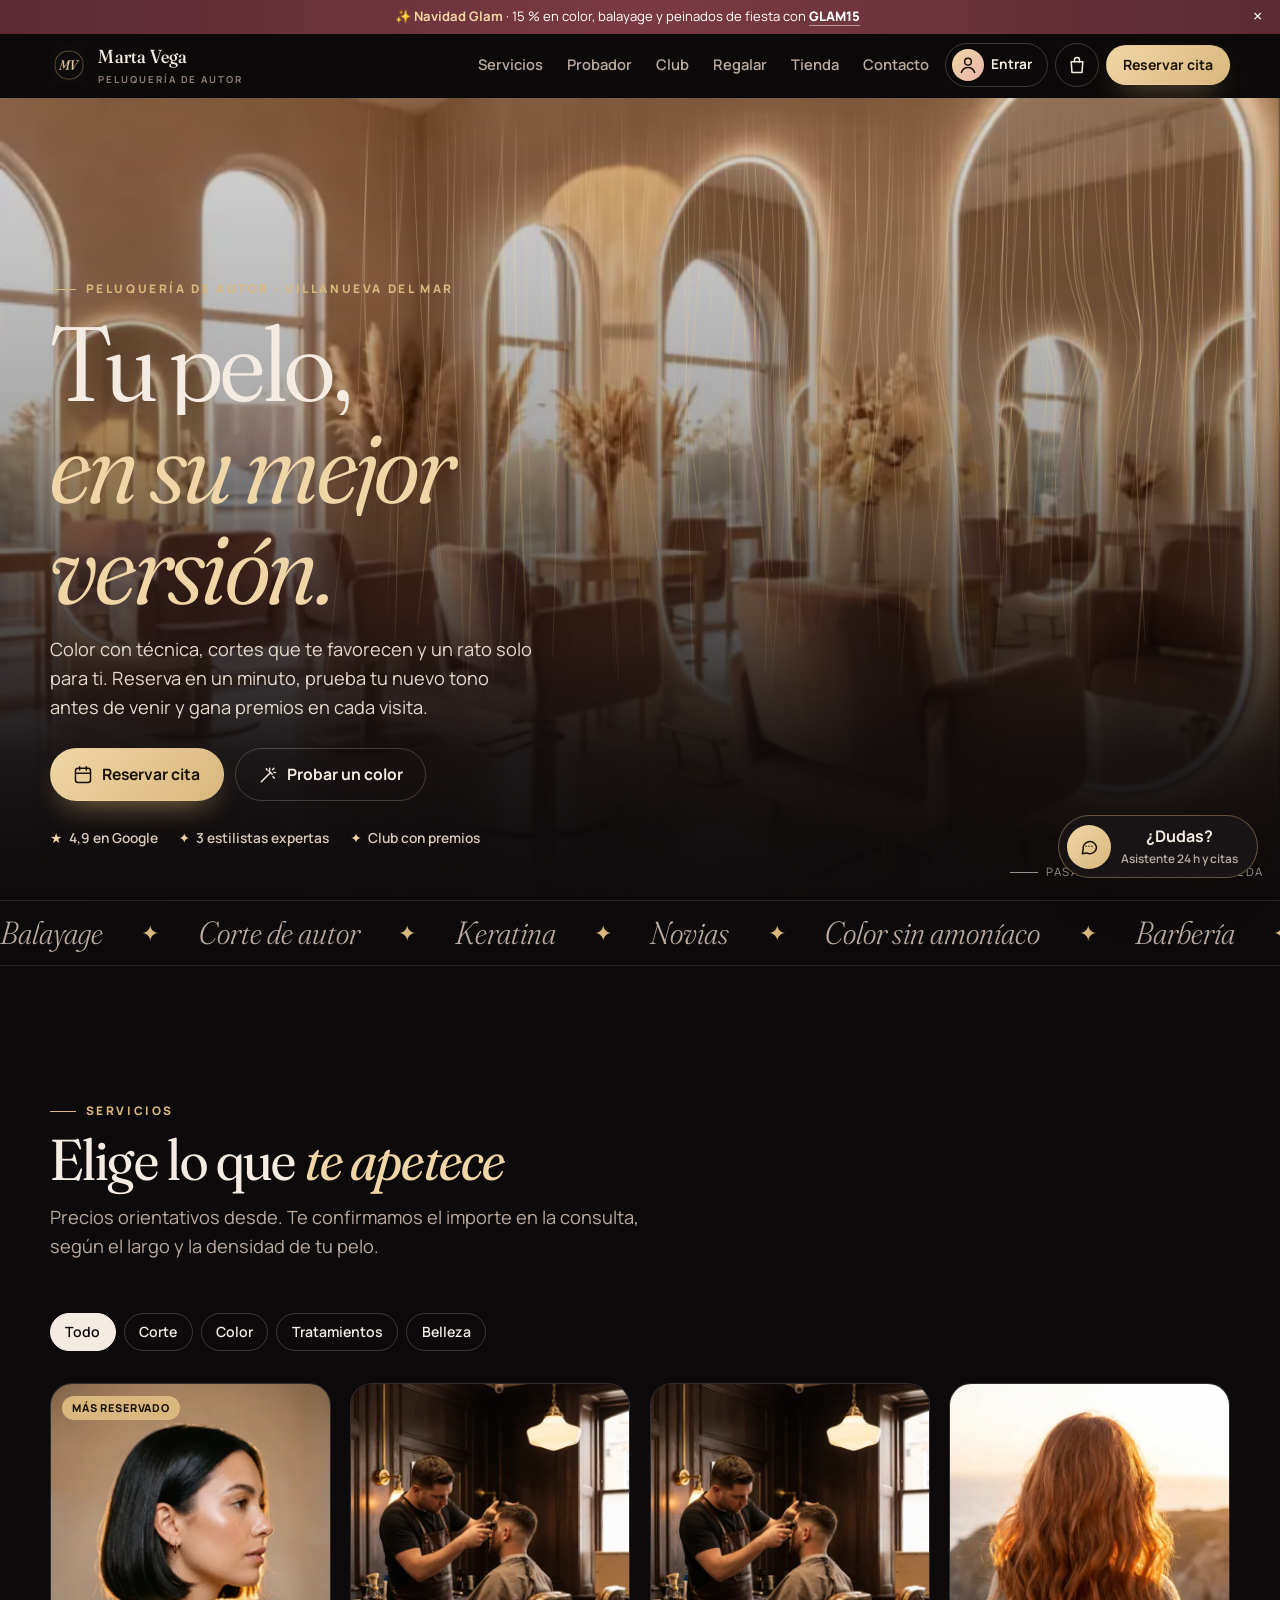
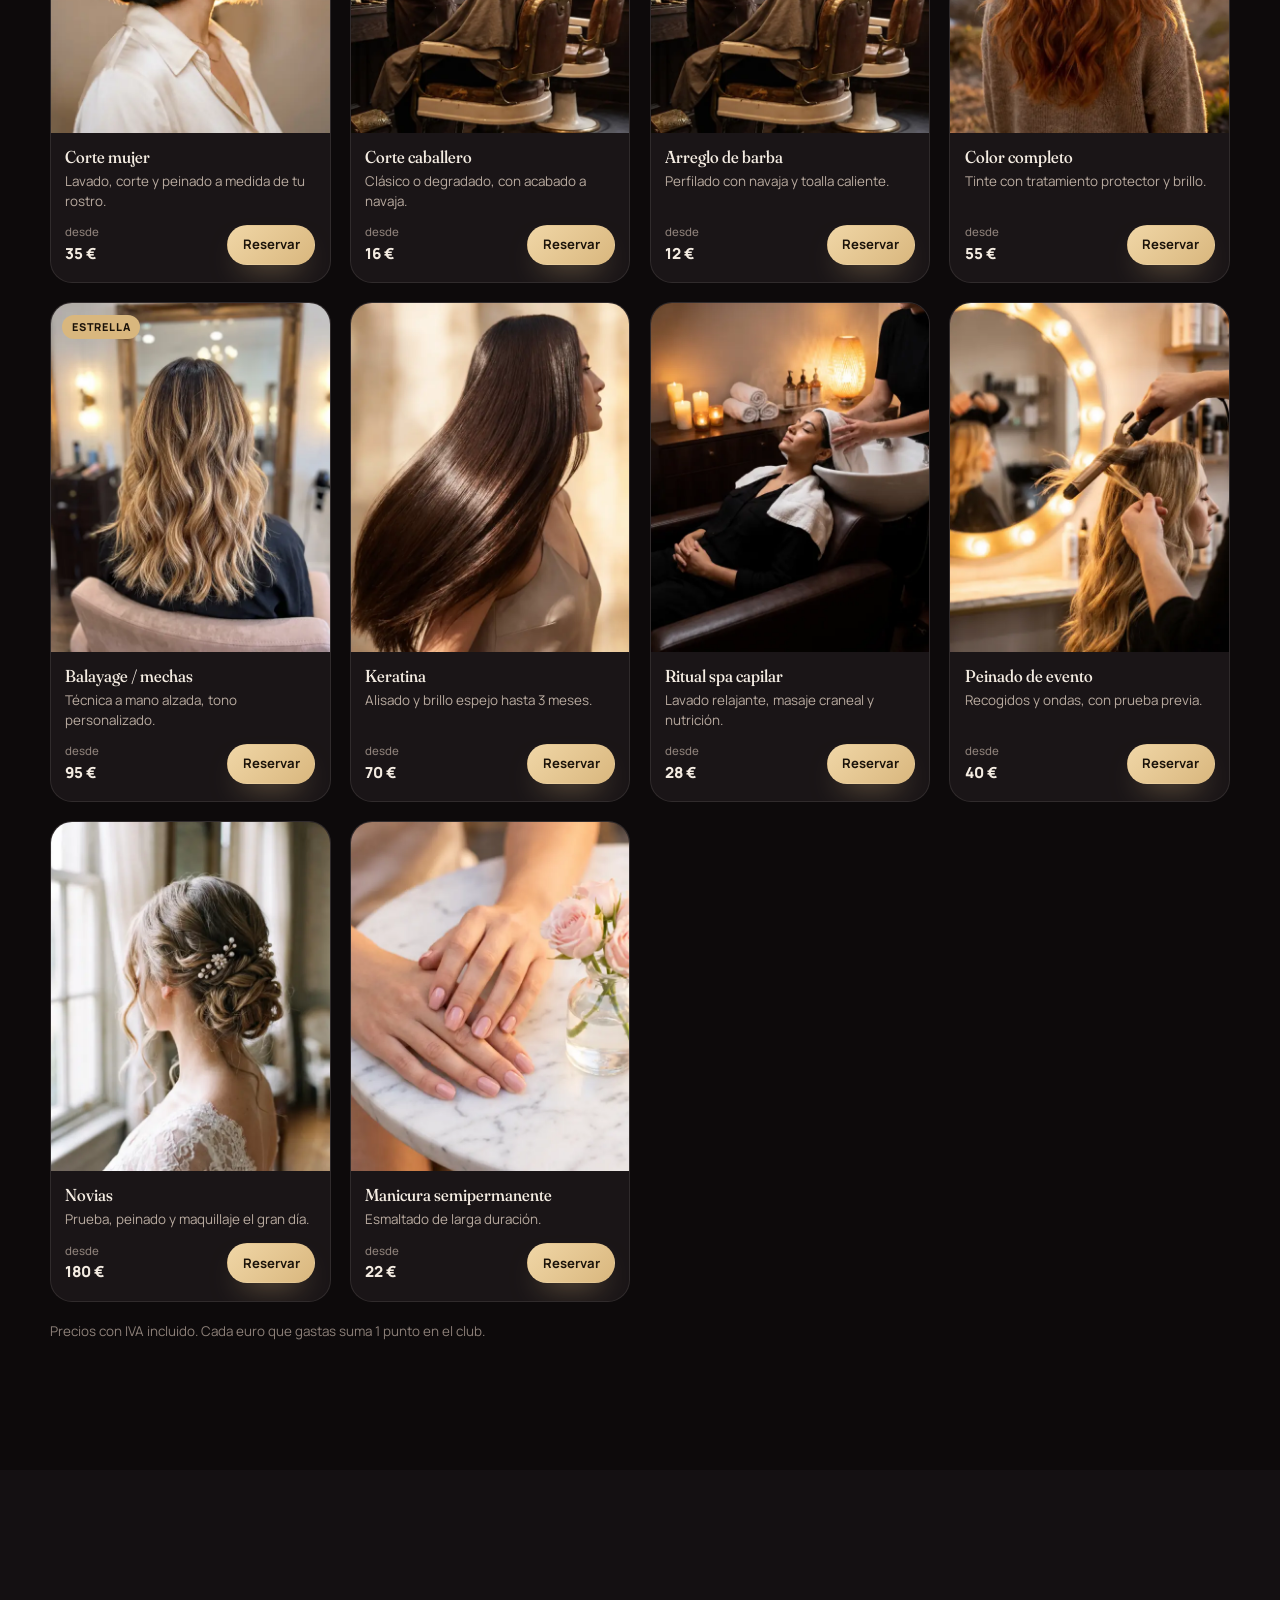
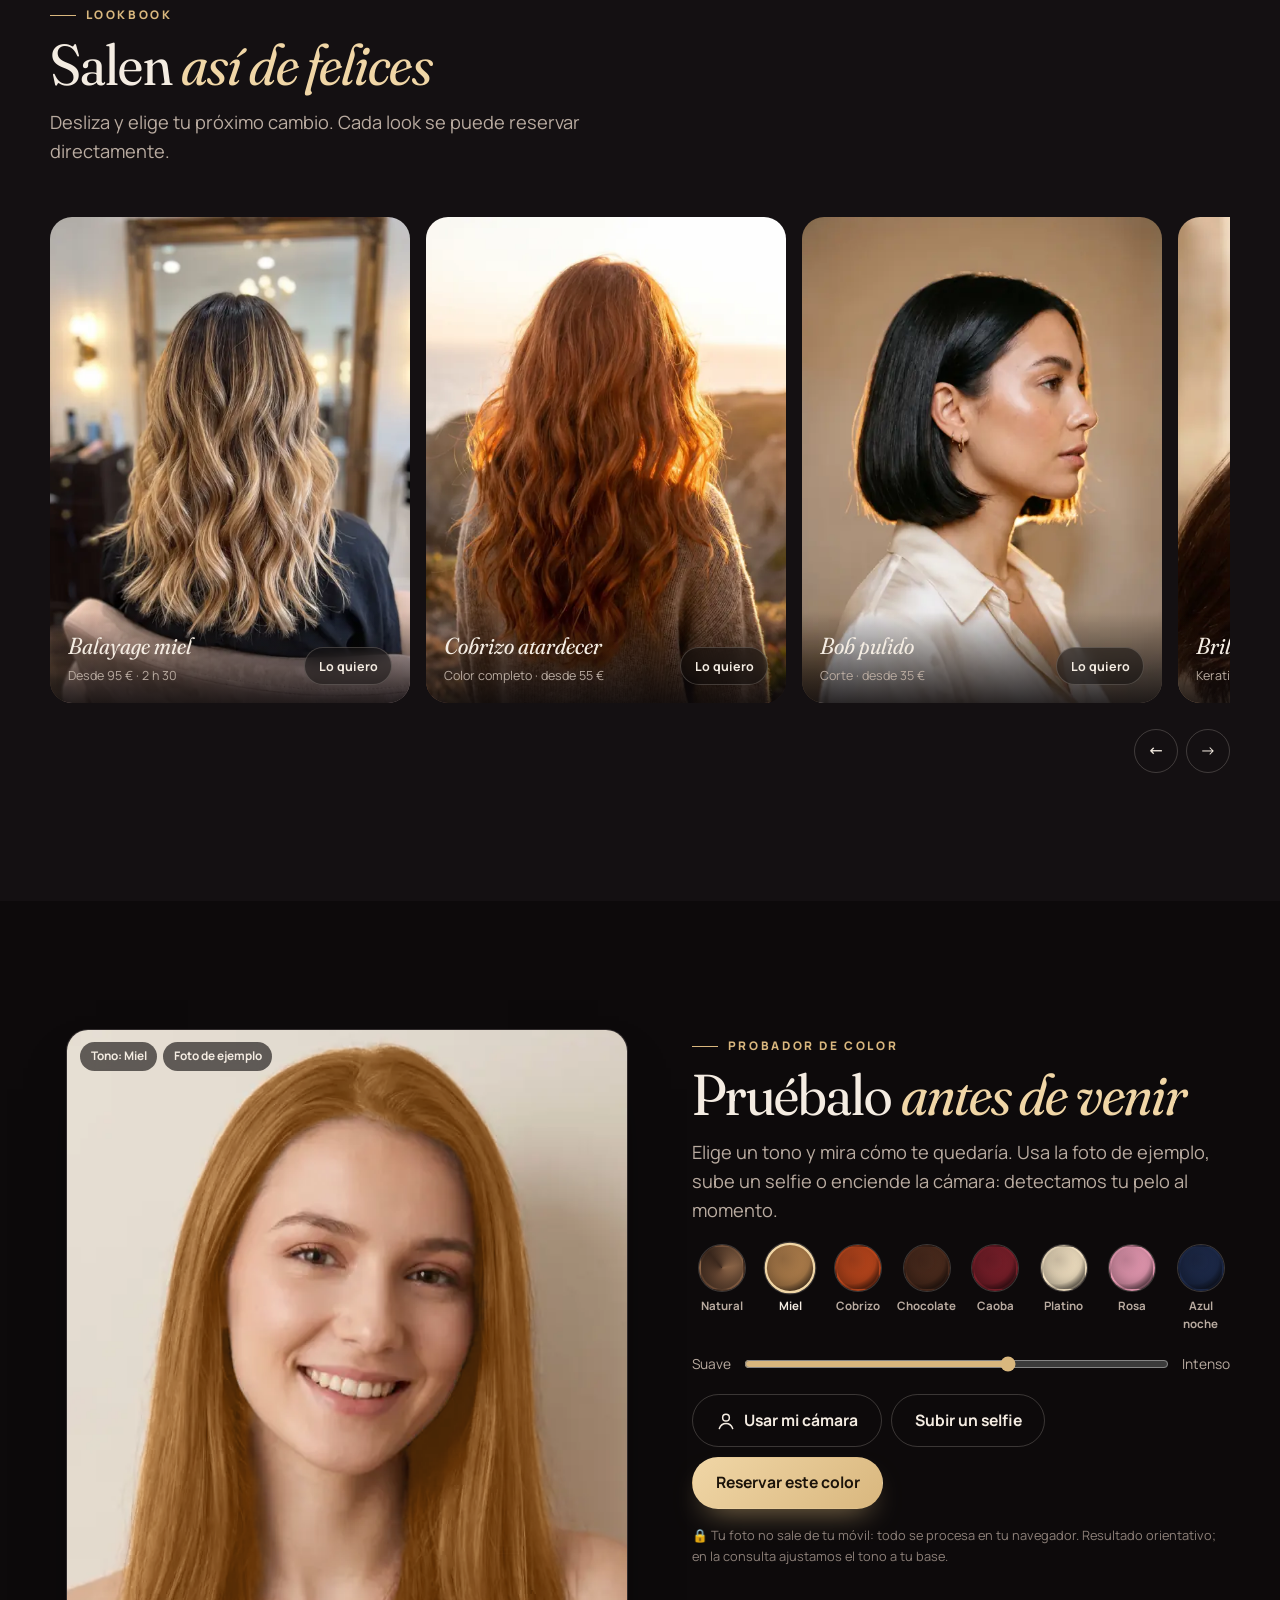
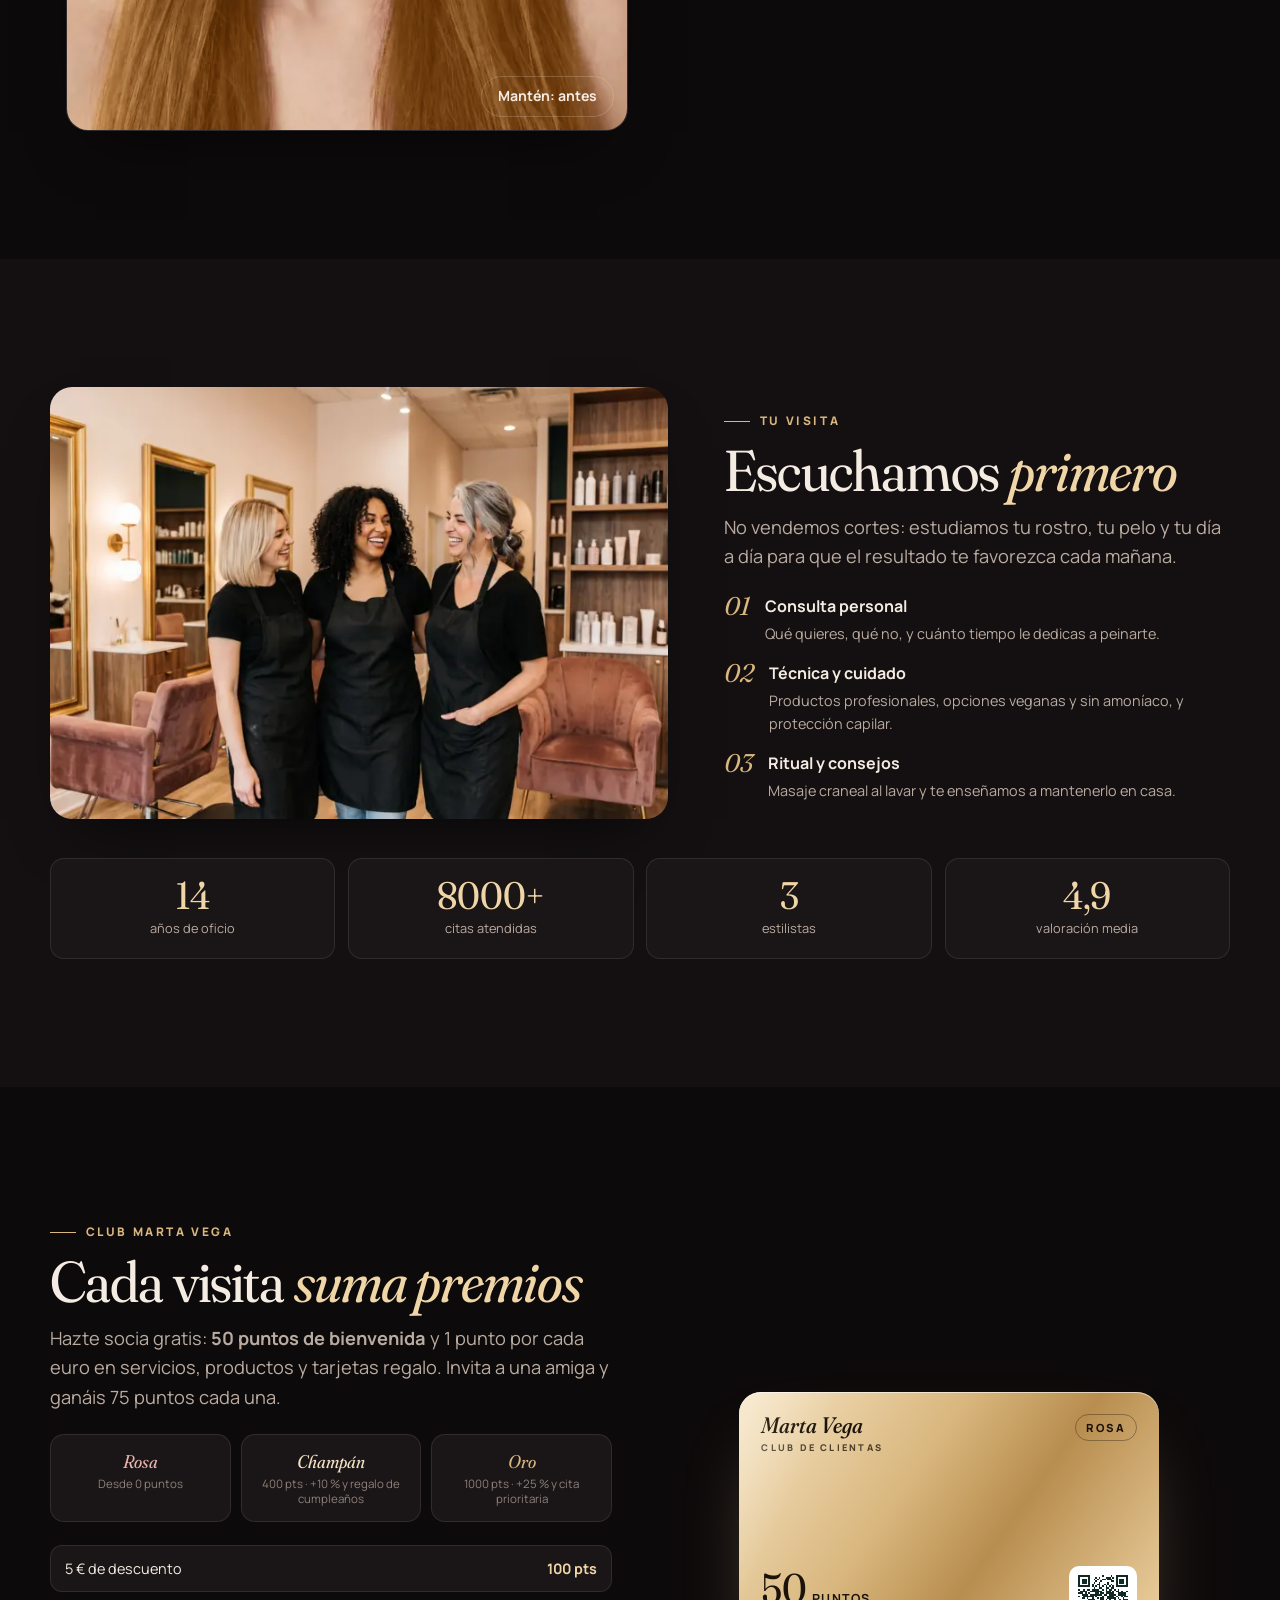
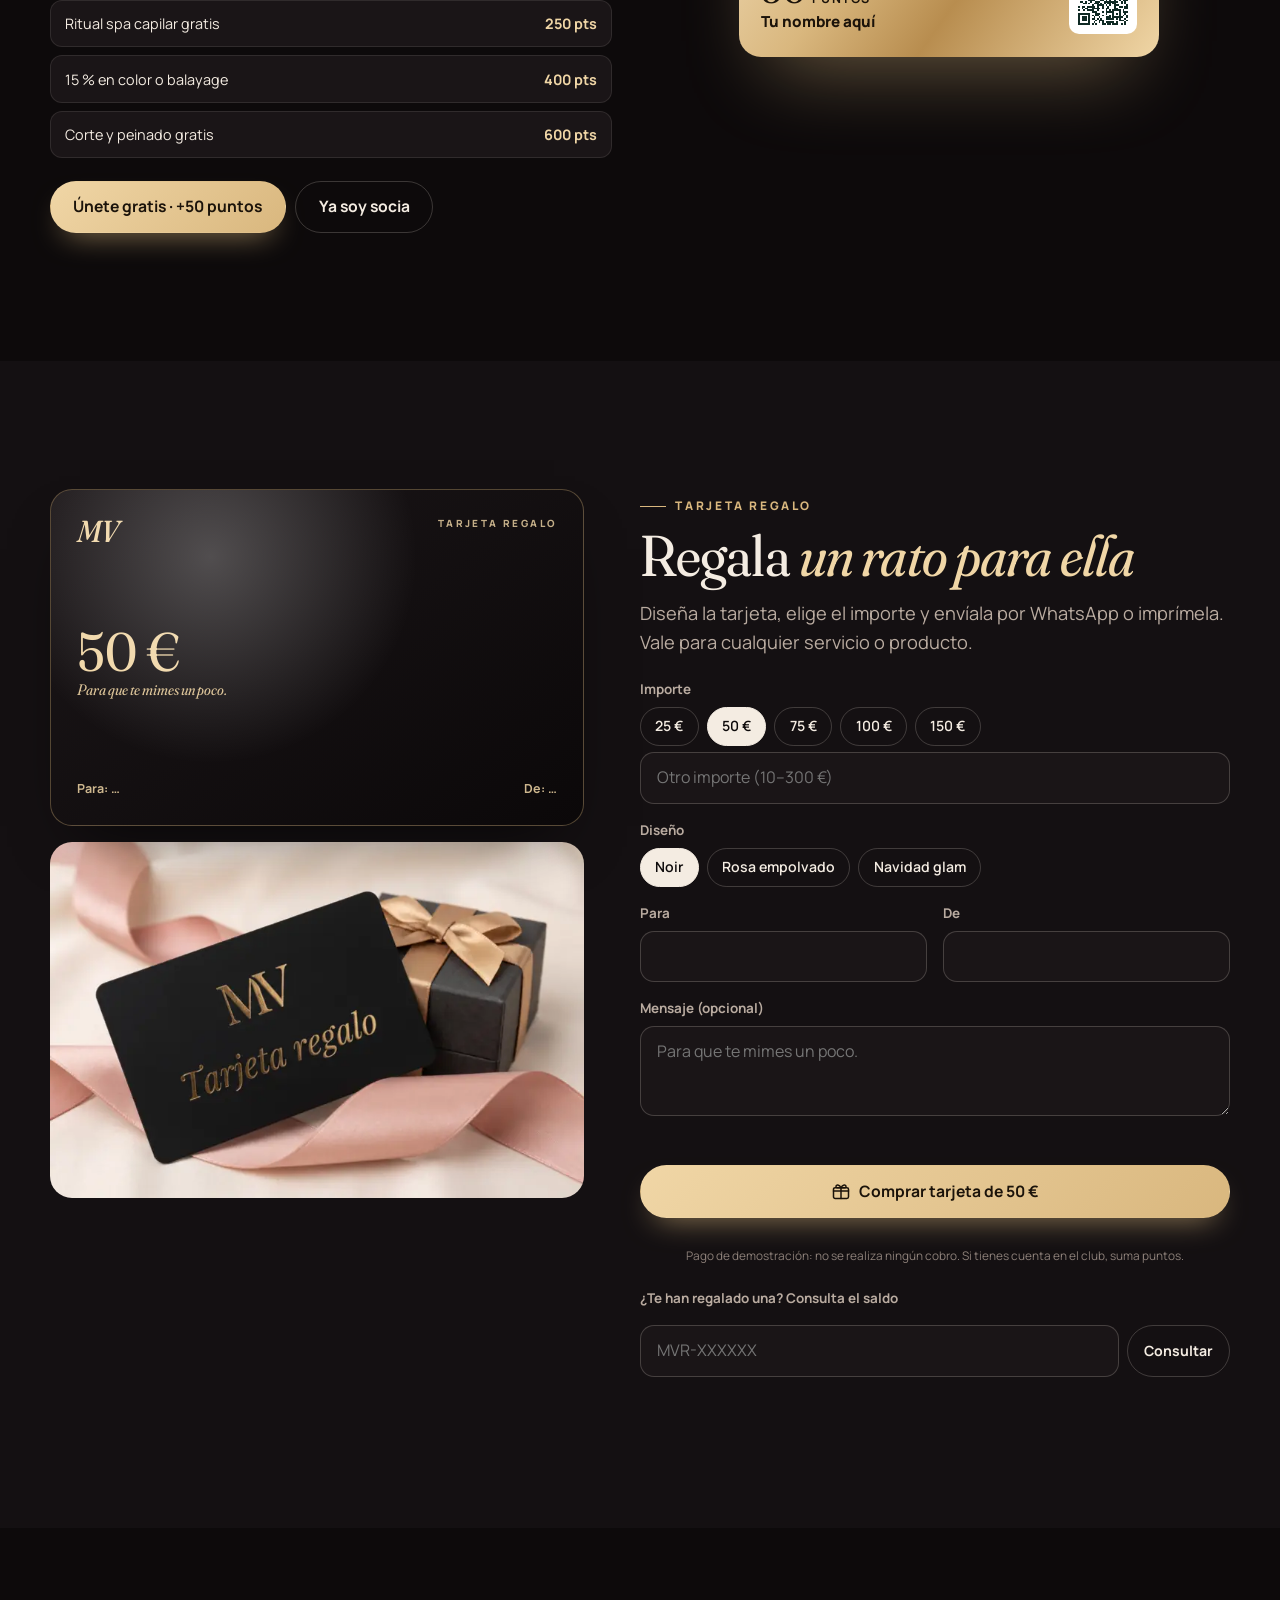
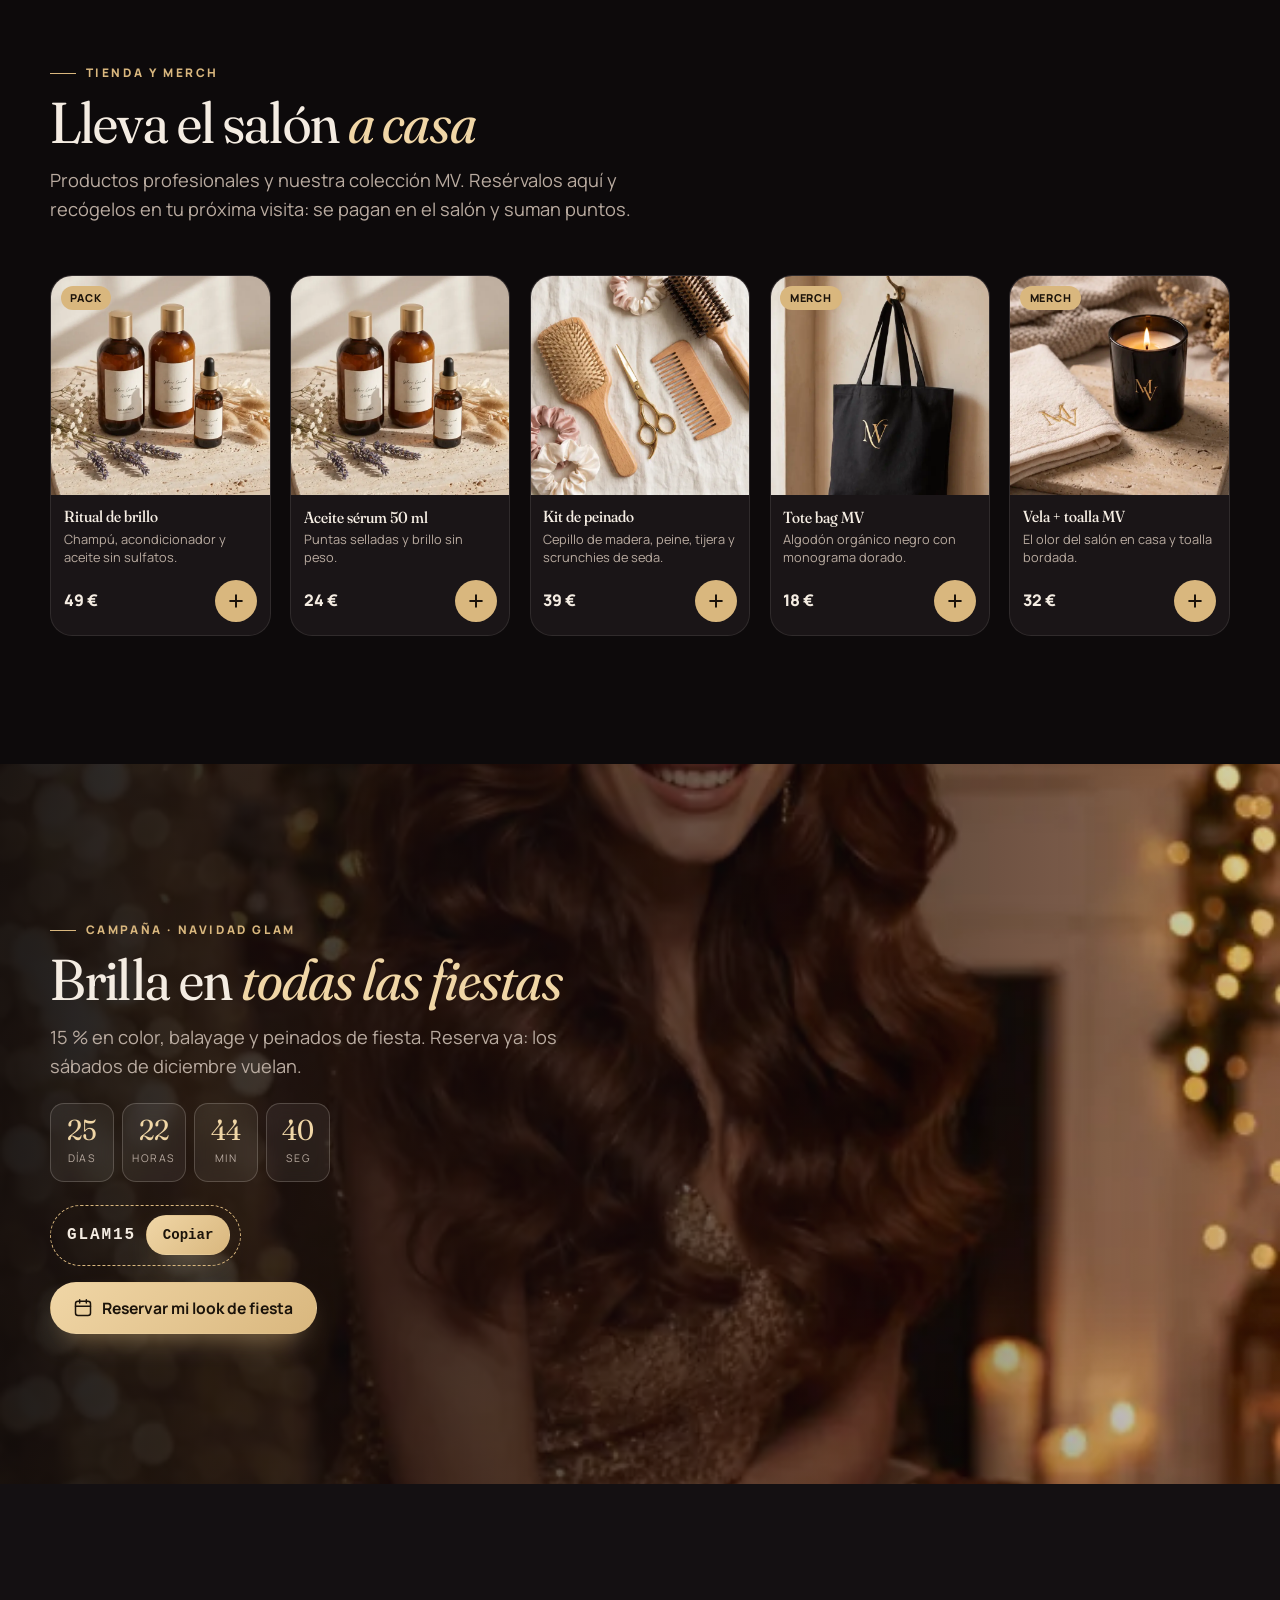
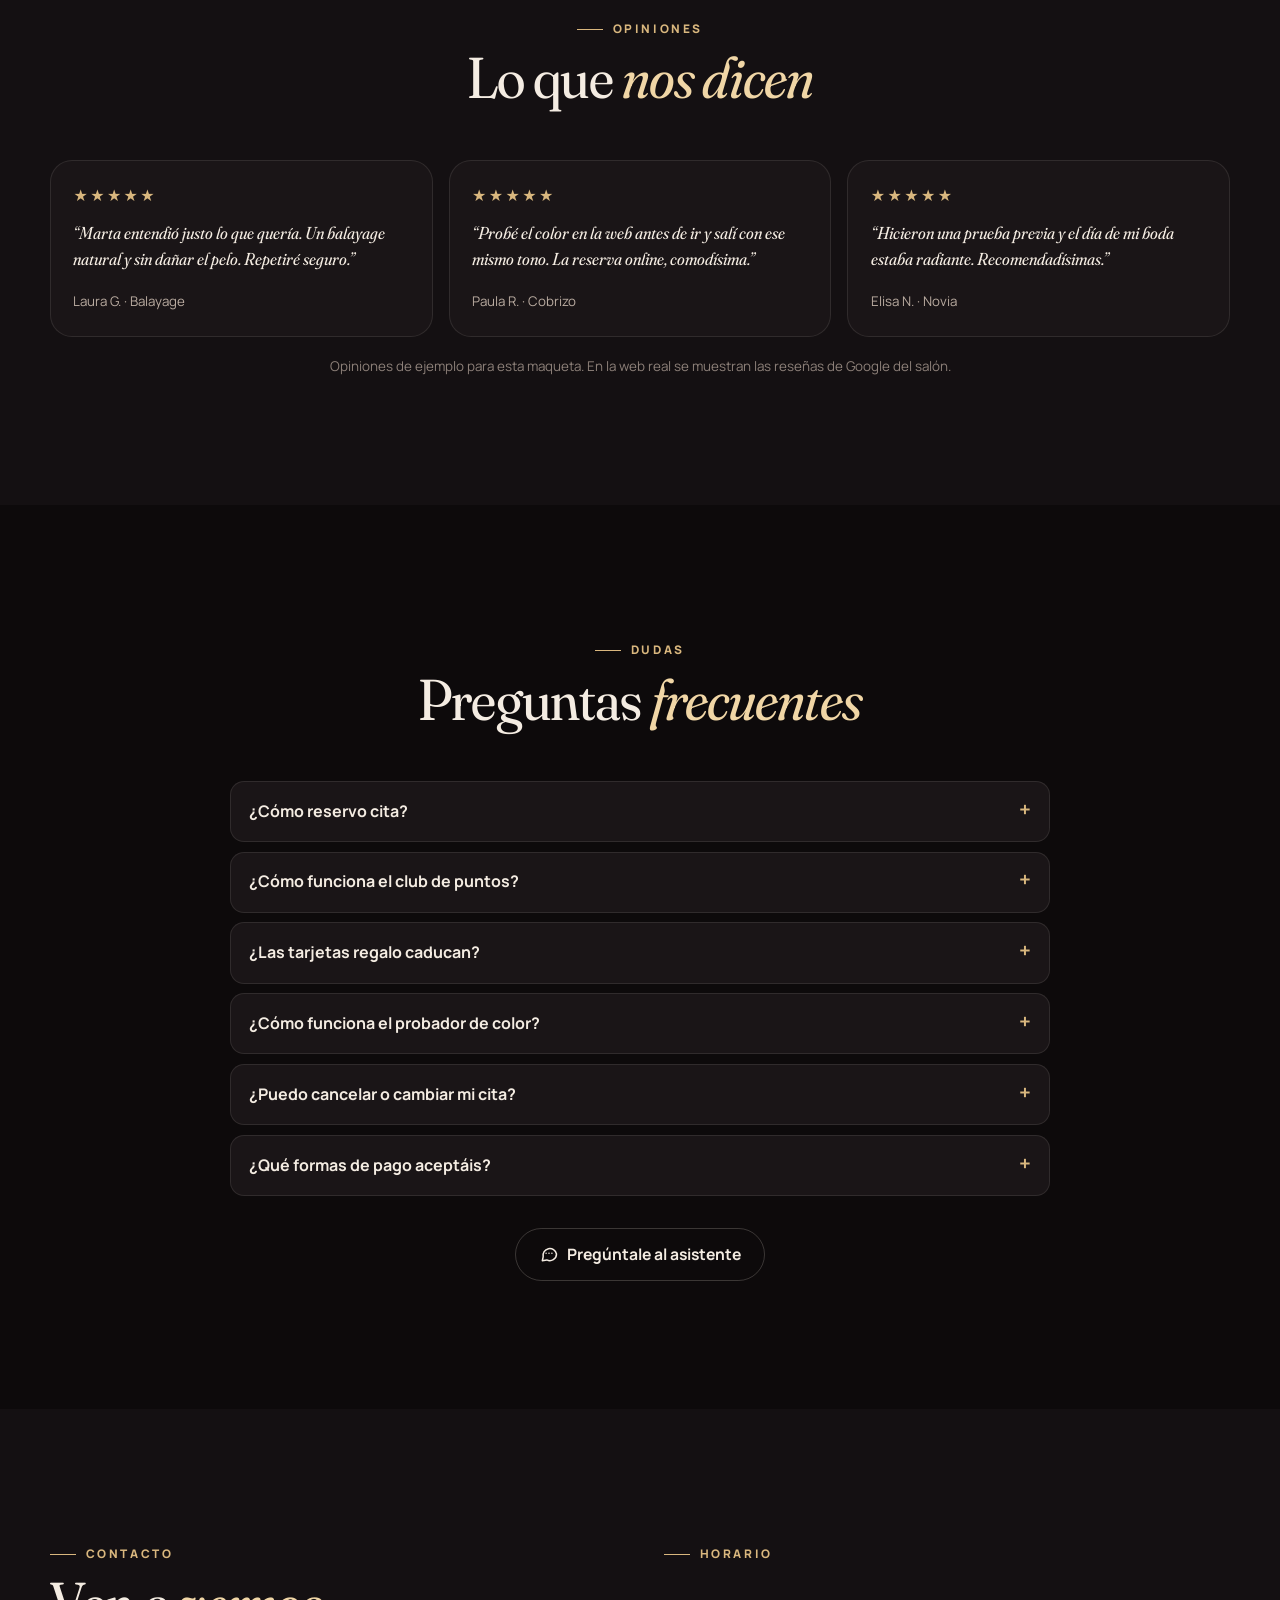
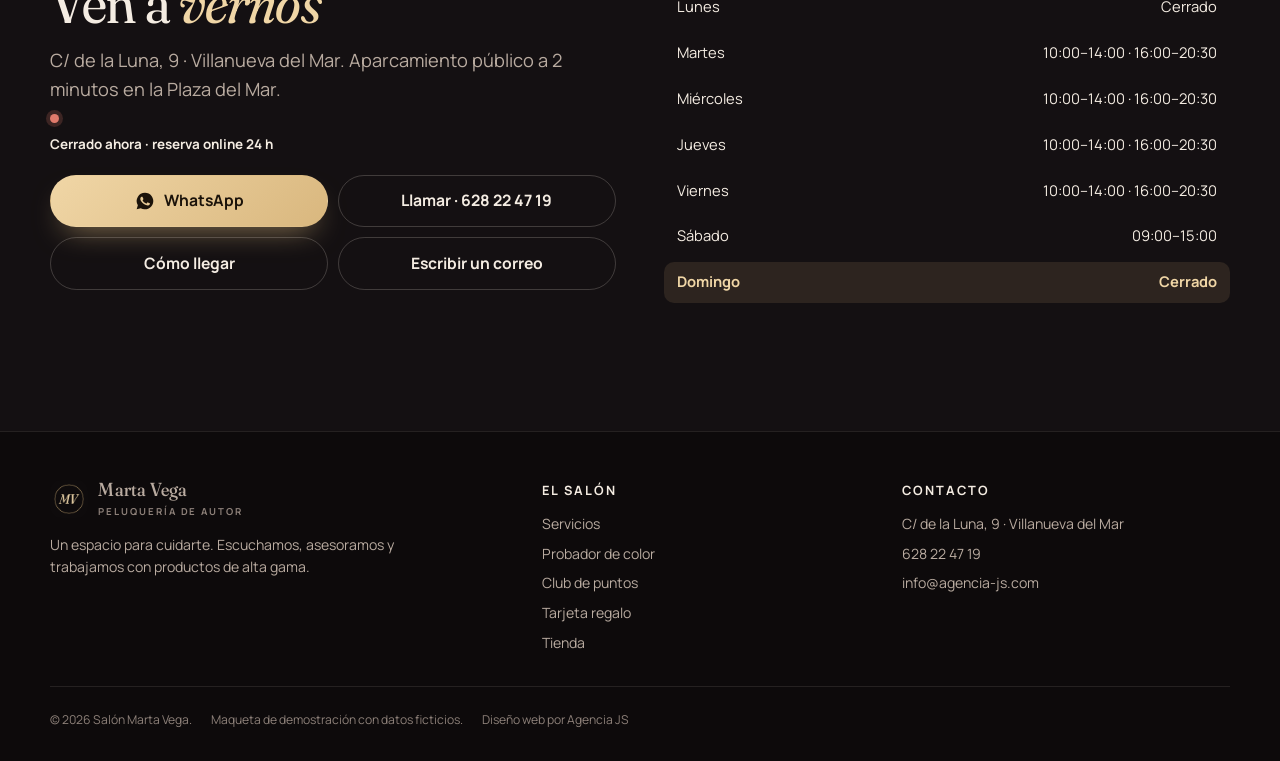
==== public/index.html @ 884f5652 "feat(web): rediseño completo del Salón Marta Vega - Portada con efecto «hilos de seda» que se peinan" ====
<!doctype html>
<html lang="es">
<head>
<meta charset="utf-8">
<meta name="viewport" content="width=device-width,initial-scale=1,viewport-fit=cover">
<title>Salón Marta Vega · Peluquería de autor, color y estética</title>
<meta name="description" content="Peluquería de autor en Villanueva del Mar: corte, color, balayage, keratina y novias. Reserva online 24 h, prueba tu color con el probador, únete al club de puntos y regala belleza.">
<meta name="theme-color" content="#0d0a0b">
<link rel="manifest" href="manifest.webmanifest">
<link rel="icon" href="favicon.svg" type="image/svg+xml">
<link rel="icon" href="favicon-48.png" sizes="48x48" type="image/png">
<link rel="apple-touch-icon" href="apple-touch-icon.png">
<meta name="apple-mobile-web-app-capable" content="yes">
<meta name="apple-mobile-web-app-title" content="Marta Vega">
<meta name="apple-mobile-web-app-status-bar-style" content="black-translucent">
<meta property="og:title" content="Salón Marta Vega · Peluquería de autor">
<meta property="og:description" content="Reserva online, probador de color, club de puntos y tarjetas regalo.">
<meta property="og:image" content="img/salon.webp">
<link rel="preload" href="fonts/fraunces.woff" as="font" type="font/woff" crossorigin>
<link rel="preload" as="image" href="img/salon-m.webp" media="(max-width:760px)">
<link rel="preload" as="image" href="img/salon.webp" media="(min-width:761px)">
<link rel="stylesheet" href="styles.css">
<script type="application/ld+json">{"@context":"https://schema.org","@type":"HairSalon","name":"Salón Marta Vega","image":"img/salon.webp","telephone":"+34628224719","priceRange":"€€","address":{"@type":"PostalAddress","streetAddress":"C/ de la Luna, 9","addressLocality":"Villanueva del Mar","addressCountry":"ES"},"openingHoursSpecification":[{"@type":"OpeningHoursSpecification","dayOfWeek":["Tuesday","Wednesday","Thursday","Friday"],"opens":"10:00","closes":"14:00"},{"@type":"OpeningHoursSpecification","dayOfWeek":["Tuesday","Wednesday","Thursday","Friday"],"opens":"16:00","closes":"20:30"},{"@type":"OpeningHoursSpecification","dayOfWeek":"Saturday","opens":"09:00","closes":"15:00"}]}</script>
</head>
<body>
<a class="skip" href="#main">Saltar al contenido</a>
<svg width="0" height="0" style="position:absolute" aria-hidden="true">
  <symbol id="i-cal" viewBox="0 0 24 24" fill="none" stroke="currentColor" stroke-width="1.8" stroke-linecap="round" stroke-linejoin="round"><rect x="3" y="4" width="18" height="17" rx="3"/><path d="M16 2v4M8 2v4M3 10h18"/></symbol>
  <symbol id="i-user" viewBox="0 0 24 24" fill="none" stroke="currentColor" stroke-width="1.8" stroke-linecap="round"><circle cx="12" cy="8" r="4"/><path d="M4 21c1.5-4 4.5-6 8-6s6.5 2 8 6"/></symbol>
  <symbol id="i-bag" viewBox="0 0 24 24" fill="none" stroke="currentColor" stroke-width="1.8" stroke-linecap="round" stroke-linejoin="round"><path d="M5 8h14l-1 13H6L5 8z"/><path d="M9 8V6a3 3 0 0 1 6 0v2"/></symbol>
  <symbol id="i-gift" viewBox="0 0 24 24" fill="none" stroke="currentColor" stroke-width="1.8" stroke-linecap="round" stroke-linejoin="round"><rect x="3" y="8" width="18" height="13" rx="2"/><path d="M12 8v13M3 12h18M12 8c-2-4-6-4-6-1.5S9 8 12 8zm0 0c2-4 6-4 6-1.5S15 8 12 8z"/></symbol>
  <symbol id="i-star" viewBox="0 0 24 24" fill="currentColor"><path d="M12 2.5l2.9 6 6.6.9-4.8 4.6 1.2 6.5L12 17.4l-5.9 3.1 1.2-6.5L2.5 9.4l6.6-.9z"/></symbol>
  <symbol id="i-chat" viewBox="0 0 24 24" fill="none" stroke="currentColor" stroke-width="1.8" stroke-linecap="round" stroke-linejoin="round"><path d="M21 12a8 8 0 0 1-11.6 7.1L4 20l1-4.6A8 8 0 1 1 21 12z"/><path d="M8.5 11h.01M12 11h.01M15.5 11h.01"/></symbol>
  <symbol id="i-plus" viewBox="0 0 24 24" fill="none" stroke="currentColor" stroke-width="2.4" stroke-linecap="round"><path d="M12 5v14M5 12h14"/></symbol>
  <symbol id="i-wand" viewBox="0 0 24 24" fill="none" stroke="currentColor" stroke-width="1.8" stroke-linecap="round" stroke-linejoin="round"><path d="M4 20 15 9M14 4v2M19 9h2M17.5 5.5 19 4M18 14l1.5 1.5M10 4.5 11 6"/><path d="m13 7 4 4"/></symbol>
  <symbol id="i-home" viewBox="0 0 24 24" fill="none" stroke="currentColor" stroke-width="1.8" stroke-linecap="round" stroke-linejoin="round"><path d="M3 11 12 4l9 7v9a1 1 0 0 1-1 1h-5v-6H9v6H4a1 1 0 0 1-1-1z"/></symbol>
  <symbol id="i-wa" viewBox="0 0 24 24" fill="currentColor"><path d="M12 2a10 10 0 0 0-8.6 15.1L2 22l5-1.3A10 10 0 1 0 12 2zm5.3 14.1c-.2.6-1.3 1.2-1.8 1.2-.5.1-1 .2-3.3-.7-2.8-1.1-4.5-4-4.7-4.2-.1-.2-1.1-1.5-1.1-2.9s.7-2 1-2.3c.2-.3.5-.3.7-.3h.5c.2 0 .4 0 .6.5l.8 2c.1.2.1.4 0 .5l-.3.5-.4.4c-.1.1-.3.3-.1.6.2.3.8 1.3 1.7 2.1 1.1 1 2.1 1.3 2.4 1.5.3.1.5.1.7-.1l.9-1.1c.2-.3.4-.2.7-.1l1.9.9c.3.1.5.2.5.3.1.2.1.7-.1 1.2z"/></symbol>
</svg>

<div class="promo" id="promo" role="region" aria-label="Campaña">✨ <b>Navidad Glam</b> · 15 % en color, balayage y peinados de fiesta con <a href="#navidad">GLAM15</a><button class="x" type="button" aria-label="Cerrar aviso" data-close-promo>×</button></div>

<header class="top" id="top">
  <div class="wrap">
    <a class="logo" href="#inicio" aria-label="Salón Marta Vega, inicio"><img src="icon-192.png" alt="" width="38" height="38"><span><b>Marta Vega</b><small>Peluquería de autor</small></span></a>
    <nav class="nav" aria-label="Principal">
      <a href="#servicios">Servicios</a><a href="#probador">Probador</a><a href="#club">Club</a><a href="#regalo">Regalar</a><a href="#tienda">Tienda</a><a href="#contacto">Contacto</a>
    </nav>
    <div class="acts">
      <button class="ib me" type="button" id="btn-cuenta" aria-label="Mi cuenta"><span class="av"><svg class="ico"><use href="#i-user"/></svg></span><span class="lbl">Entrar</span></button>
      <button class="ib" type="button" data-open="cesta" aria-label="Cesta"><svg class="ico"><use href="#i-bag"/></svg><span class="n" data-cart-n></span></button>
      <button class="btn gold sm res" type="button" data-pedir-cita>Reservar cita</button>
    </div>
  </div>
</header>

<main id="main">
<!-- HERO -->
<section class="hero" id="inicio" aria-labelledby="h1">
  <picture><source media="(max-width:760px)" srcset="img/salon-m.webp"><img class="bgimg" src="img/salon.webp" alt="Interior del Salón Marta Vega con espejos iluminados" fetchpriority="high"></picture>
  <canvas id="hilos" aria-hidden="true"></canvas>
  <div class="wrap">
    <span class="kick">Peluquería de autor · Villanueva del Mar</span>
    <h1 class="h1" id="h1"><span class="ln"><span>Tu pelo,</span></span><span class="ln"><span><em>en su mejor</em></span></span><span class="ln"><span><em>versión.</em></span></span></h1>
    <p class="lead">Color con técnica, cortes que te favorecen y un rato solo para ti. Reserva en un minuto, prueba tu nuevo tono antes de venir y gana premios en cada visita.</p>
    <div class="cta">
      <button class="btn gold" type="button" data-pedir-cita><svg class="ico"><use href="#i-cal"/></svg>Reservar cita</button>
      <a class="btn" href="#probador"><svg class="ico"><use href="#i-wand"/></svg>Probar un color</a>
    </div>
    <div class="trust"><span><i>★</i> 4,9 en Google</span><span><i>✦</i> 3 estilistas expertas</span><span><i>✦</i> Club con premios</span></div>
  </div>
  <p class="comb">Pasa el cursor: peina la seda</p>
</section>

<div class="mq" aria-hidden="true"><div class="mq-t"><span>Balayage</span><span>Corte de autor</span><span>Keratina</span><span>Novias</span><span>Color sin amoníaco</span><span>Barbería</span><span>Manicura</span><span>Balayage</span><span>Corte de autor</span><span>Keratina</span><span>Novias</span><span>Color sin amoníaco</span><span>Barbería</span><span>Manicura</span></div></div>

<!-- SERVICIOS -->
<section class="sec" id="servicios" aria-labelledby="t-serv">
  <div class="wrap">
    <div class="head rv"><span class="kick">Servicios</span><h2 class="h2" id="t-serv">Elige lo que <em>te apetece</em></h2><p class="lead">Precios orientativos desde. Te confirmamos el importe en la consulta, según el largo y la densidad de tu pelo.</p></div>
    <div class="tabs" role="toolbar" aria-label="Filtrar servicios">
      <button class="chip" type="button" data-f="todo" aria-pressed="true">Todo</button><button class="chip" type="button" data-f="corte" aria-pressed="false">Corte</button><button class="chip" type="button" data-f="color" aria-pressed="false">Color</button><button class="chip" type="button" data-f="tratamiento" aria-pressed="false">Tratamientos</button><button class="chip" type="button" data-f="belleza" aria-pressed="false">Belleza</button>
    </div>
    <div class="svc" id="svc"></div>
    <p class="note">Precios con IVA incluido. Cada euro que gastas suma 1 punto en el club.</p>
  </div>
</section>

<!-- LOOKBOOK -->
<section class="sec alt" id="looks" aria-labelledby="t-looks">
  <div class="wrap">
    <div class="head rv"><span class="kick">Lookbook</span><h2 class="h2" id="t-looks">Salen <em>así de felices</em></h2><p class="lead">Desliza y elige tu próximo cambio. Cada look se puede reservar directamente.</p></div>
    <div class="looks" id="looksl">
      <figure class="lk"><img src="img/balayage-m.webp" alt="Balayage miel en ondas suaves" loading="lazy"><figcaption><span><b>Balayage miel</b><small>Desde 95 € · 2 h 30</small></span><button class="btn" type="button" data-pedir-cita>Lo quiero</button></figcaption></figure>
      <figure class="lk"><img src="img/cobrizo-m.webp" alt="Melena larga cobriza con ondas" loading="lazy"><figcaption><span><b>Cobrizo atardecer</b><small>Color completo · desde 55 €</small></span><button class="btn" type="button" data-pedir-cita>Lo quiero</button></figcaption></figure>
      <figure class="lk"><img src="img/bob-m.webp" alt="Bob pulido por la mandíbula" loading="lazy"><figcaption><span><b>Bob pulido</b><small>Corte · desde 35 €</small></span><button class="btn" type="button" data-pedir-cita>Lo quiero</button></figcaption></figure>
      <figure class="lk"><img src="img/keratina-m.webp" alt="Melena lisa y brillante tras la keratina" loading="lazy"><figcaption><span><b>Brillo espejo</b><small>Keratina · desde 70 €</small></span><button class="btn" type="button" data-pedir-cita>Lo quiero</button></figcaption></figure>
      <figure class="lk"><img src="img/novia-m.webp" alt="Recogido de novia con horquilla de perlas" loading="lazy"><figcaption><span><b>Novia romántica</b><small>Con prueba previa</small></span><button class="btn" type="button" data-pedir-cita>Lo quiero</button></figcaption></figure>
      <figure class="lk"><img src="img/peinado-m.webp" alt="Ondas con tenacillas frente al espejo" loading="lazy"><figcaption><span><b>Ondas de fiesta</b><small>Peinado · desde 40 €</small></span><button class="btn" type="button" data-pedir-cita>Lo quiero</button></figcaption></figure>
    </div>
    <div class="lknav"><button class="ib" type="button" data-lk="-1" aria-label="Anterior">←</button><button class="ib" type="button" data-lk="1" aria-label="Siguiente">→</button></div>
  </div>
</section>

<!-- PROBADOR -->
<section class="sec" id="probador" aria-labelledby="t-prob">
  <div class="wrap prob">
    <div class="stage rv" id="stage">
      <canvas id="pcv" aria-label="Vista previa del color" role="img"></canvas>
      <video id="pvid" playsinline muted></video>
      <div class="bad"><span id="ptone">Tono: Natural</span><span id="pmode">Foto de ejemplo</span></div>
      <button class="btn sm hold" type="button" id="phold" aria-label="Mantén pulsado para ver el antes">Mantén: antes</button>
      <div class="ld" id="pld">Preparando el probador…</div>
    </div>
    <div class="rv d1">
      <span class="kick">Probador de color</span>
      <h2 class="h2" id="t-prob">Pruébalo <em>antes de venir</em></h2>
      <p class="lead">Elige un tono y mira cómo te quedaría. Usa la foto de ejemplo, sube un selfie o enciende la cámara: detectamos tu pelo al momento.</p>
      <div class="tones" id="tones" role="group" aria-label="Tonos"></div>
      <label class="rng">Suave <input type="range" id="pint" min="20" max="100" value="70" aria-label="Intensidad del color"> Intenso</label>
      <div class="prow">
        <button class="btn" type="button" id="pcam"><svg class="ico"><use href="#i-user"/></svg>Usar mi cámara</button>
        <label class="btn" for="pfile">Subir un selfie</label><input class="sr" type="file" id="pfile" accept="image/*">
        <button class="btn gold" type="button" data-pedir-cita id="pres">Reservar este color</button>
      </div>
      <p class="priv">🔒 Tu foto no sale de tu móvil: todo se procesa en tu navegador. Resultado orientativo; en la consulta ajustamos el tono a tu base.</p>
    </div>
  </div>
</section>

<!-- EQUIPO -->
<section class="sec alt" id="equipo" aria-labelledby="t-eq">
  <div class="wrap">
    <div class="team">
      <div class="ph rv"><img src="img/equipo-m.webp" srcset="img/equipo-m.webp 720w, img/equipo.webp 2000w" sizes="(min-width:960px) 600px, 100vw" alt="Las tres estilistas del salón sonriendo" loading="lazy"></div>
      <div class="rv d1">
        <span class="kick">Tu visita</span>
        <h2 class="h2" id="t-eq">Escuchamos <em>primero</em></h2>
        <p class="lead">No vendemos cortes: estudiamos tu rostro, tu pelo y tu día a día para que el resultado te favorezca cada mañana.</p>
        <div class="steps">
          <div class="st"><b>01</b><div><h3>Consulta personal</h3><p>Qué quieres, qué no, y cuánto tiempo le dedicas a peinarte.</p></div></div>
          <div class="st"><b>02</b><div><h3>Técnica y cuidado</h3><p>Productos profesionales, opciones veganas y sin amoníaco, y protección capilar.</p></div></div>
          <div class="st"><b>03</b><div><h3>Ritual y consejos</h3><p>Masaje craneal al lavar y te enseñamos a mantenerlo en casa.</p></div></div>
        </div>
      </div>
    </div>
    <div class="stats rv"><div class="stat"><b data-count="14">0</b><span>años de oficio</span></div><div class="stat"><b data-count="8000" data-plus>0</b><span>citas atendidas</span></div><div class="stat"><b data-count="3">0</b><span>estilistas</span></div><div class="stat"><b>4,9</b><span>valoración media</span></div></div>
  </div>
</section>

<!-- CLUB -->
<section class="sec" id="club" aria-labelledby="t-club">
  <div class="wrap club">
    <div class="rv">
      <span class="kick">Club Marta Vega</span>
      <h2 class="h2" id="t-club">Cada visita <em>suma premios</em></h2>
      <p class="lead">Hazte socia gratis: <b>50 puntos de bienvenida</b> y 1 punto por cada euro en servicios, productos y tarjetas regalo. Invita a una amiga y ganáis 75 puntos cada una.</p>
      <div class="tiers"><div class="tier"><b>Rosa</b><small>Desde 0 puntos</small></div><div class="tier"><b>Champán</b><small>400 pts · +10 % y regalo de cumpleaños</small></div><div class="tier"><b>Oro</b><small>1000 pts · +25 % y cita prioritaria</small></div></div>
      <ul class="rw" id="rw"></ul>
      <div class="prow" id="club-cta"><button class="btn gold" type="button" data-auth="registro">Únete gratis · +50 puntos</button><button class="btn" type="button" data-auth="entrar">Ya soy socia</button></div>
    </div>
    <div class="mcard-w rv d1">
      <div class="mcard" id="mcard">
        <div class="row"><div class="br">Marta Vega<small>Club de clientas</small></div><span class="lvl" id="mc-lvl">Rosa</span></div>
        <div class="row" style="align-items:flex-end"><div><div class="pts"><span id="mc-pts">50</span><small>PUNTOS</small></div><div class="nm" id="mc-nm">Tu nombre aquí</div></div><div class="qr" id="mc-qr" aria-label="Código de socia"></div></div>
      </div>
    </div>
  </div>
</section>

<!-- REGALO -->
<section class="sec alt" id="regalo" aria-labelledby="t-reg">
  <div class="wrap gift">
    <div class="gprev rv">
      <div class="gc noir" id="gc">
        <div class="t"><span class="mono">MV</span><span class="lab">Tarjeta regalo</span></div>
        <div><div class="am" id="gc-am">50 €</div><p class="msg" id="gc-msg">Para que te mimes un poco.</p></div>
        <div class="wh"><span>Para: <b id="gc-para">…</b></span><span>De: <b id="gc-de">…</b></span></div>
      </div>
      <img src="img/regalo-m.webp" alt="Tarjeta regalo física del salón con lazo" loading="lazy" style="border-radius:var(--r);aspect-ratio:3/2;object-fit:cover;width:100%">
    </div>
    <div class="rv d1">
      <span class="kick">Tarjeta regalo</span>
      <h2 class="h2" id="t-reg">Regala <em>un rato para ella</em></h2>
      <p class="lead">Diseña la tarjeta, elige el importe y envíala por WhatsApp o imprímela. Vale para cualquier servicio o producto.</p>
      <form class="form" id="fgift" novalidate style="margin-top:1.4rem">
        <div class="fld"><span class="lbl2">Importe</span><div class="chips" id="g-imp" role="group" aria-label="Importe"></div><input class="inp" id="g-otro" type="number" inputmode="numeric" min="10" max="300" placeholder="Otro importe (10–300 €)" aria-label="Otro importe"></div>
        <div class="fld"><span class="lbl2">Diseño</span><div class="chips" id="g-dis" role="group" aria-label="Diseño"></div></div>
        <div class="row2"><div class="fld"><label for="g-para">Para</label><input class="inp" id="g-para" maxlength="40" autocomplete="off" required></div><div class="fld"><label for="g-de">De</label><input class="inp" id="g-de" maxlength="40" autocomplete="name" required></div></div>
        <div class="fld"><label for="g-msg">Mensaje (opcional)</label><textarea class="inp" id="g-msg" maxlength="160" placeholder="Para que te mimes un poco."></textarea></div>
        <p class="err" id="g-err" role="alert"></p>
        <button class="btn gold full" type="submit"><svg class="ico"><use href="#i-gift"/></svg><span id="g-btn">Comprar tarjeta de 50 €</span></button>
        <p class="demo">Pago de demostración: no se realiza ningún cobro. Si tienes cuenta en el club, suma puntos.</p>
      </form>
      <div id="g-ok" hidden></div>
      <div class="fld" style="margin-top:1.4rem"><span class="lbl2">¿Te han regalado una? Consulta el saldo</span><form class="saldo" id="fsaldo"><input class="inp" id="s-cod" placeholder="MVR-XXXXXX" maxlength="10" autocapitalize="characters" aria-label="Código de la tarjeta"><button class="btn sm" type="submit">Consultar</button></form><p class="err" id="s-out" role="status"></p></div>
    </div>
  </div>
</section>

<!-- TIENDA -->
<section class="sec" id="tienda" aria-labelledby="t-shop">
  <div class="wrap">
    <div class="head rv"><span class="kick">Tienda y merch</span><h2 class="h2" id="t-shop">Lleva el salón <em>a casa</em></h2><p class="lead">Productos profesionales y nuestra colección MV. Resérvalos aquí y recógelos en tu próxima visita: se pagan en el salón y suman puntos.</p></div>
    <div class="shop" id="shop"></div>
  </div>
</section>

<!-- CAMPAÑA -->
<section class="camp" id="navidad" aria-labelledby="t-nav">
  <picture><source media="(max-width:760px)" srcset="img/navidad-m.webp"><img class="bgimg" src="img/navidad.webp" alt="Melena con ondas de fiesta y luces doradas" loading="lazy"></picture>
  <div class="wrap"><div class="box rv">
    <span class="kick">Campaña · Navidad Glam</span>
    <h2 class="h2" id="t-nav">Brilla en <em>todas las fiestas</em></h2>
    <p class="lead">15 % en color, balayage y peinados de fiesta. Reserva ya: los sábados de diciembre vuelan.</p>
    <div class="cd4" id="cd4" aria-live="off"><div><b data-cd="d">0</b><span>días</span></div><div><b data-cd="h">0</b><span>horas</span></div><div><b data-cd="m">0</b><span>min</span></div><div><b data-cd="s">0</b><span>seg</span></div></div>
    <div class="code">GLAM15 <button class="btn sm gold" type="button" data-copy="GLAM15">Copiar</button></div><br>
    <button class="btn gold" type="button" data-pedir-cita><svg class="ico"><use href="#i-cal"/></svg>Reservar mi look de fiesta</button>
  </div></div>
</section>

<!-- OPINIONES -->
<section class="sec alt" id="opiniones" aria-labelledby="t-op">
  <div class="wrap">
    <div class="head c rv"><span class="kick">Opiniones</span><h2 class="h2" id="t-op">Lo que <em>nos dicen</em></h2></div>
    <div class="ops">
      <div class="op rv"><div class="stars" aria-label="5 estrellas">★★★★★</div><p>“Marta entendió justo lo que quería. Un balayage natural y sin dañar el pelo. Repetiré seguro.”</p><small>Laura G. · Balayage</small></div>
      <div class="op rv d1"><div class="stars" aria-label="5 estrellas">★★★★★</div><p>“Probé el color en la web antes de ir y salí con ese mismo tono. La reserva online, comodísima.”</p><small>Paula R. · Cobrizo</small></div>
      <div class="op rv d2"><div class="stars" aria-label="5 estrellas">★★★★★</div><p>“Hicieron una prueba previa y el día de mi boda estaba radiante. Recomendadísimas.”</p><small>Elisa N. · Novia</small></div>
    </div>
    <p class="note" style="text-align:center">Opiniones de ejemplo para esta maqueta. En la web real se muestran las reseñas de Google del salón.</p>
  </div>
</section>

<!-- FAQ -->
<section class="sec" id="faq" aria-labelledby="t-faq">
  <div class="wrap">
    <div class="head c rv"><span class="kick">Dudas</span><h2 class="h2" id="t-faq">Preguntas <em>frecuentes</em></h2></div>
    <div class="faq">
      <details><summary>¿Cómo reservo cita?</summary><p>Pulsa «Reservar cita»: el asistente te enseña los huecos libres reales, eliges hora y te llega la confirmación. También puedes escribirnos por WhatsApp.</p></details>
      <details><summary>¿Cómo funciona el club de puntos?</summary><p>Te registras gratis y recibes 50 puntos. Sumas 1 punto por cada euro y los canjeas por descuentos, un ritual spa o un corte gratis. Tu tarjeta de socia está en «Mi club».</p></details>
      <details><summary>¿Las tarjetas regalo caducan?</summary><p>Tienen un año de validez desde la compra y se pueden gastar en varias visitas. El saldo se consulta aquí mismo con el código.</p></details>
      <details><summary>¿Cómo funciona el probador de color?</summary><p>Detecta tu pelo en la foto o en la cámara y aplica el tono elegido. Todo ocurre en tu móvil, la imagen no se envía a ningún sitio.</p></details>
      <details><summary>¿Puedo cancelar o cambiar mi cita?</summary><p>Sí, con 24 h de antelación, con el código de tu cita o por WhatsApp.</p></details>
      <details><summary>¿Qué formas de pago aceptáis?</summary><p>Tarjeta, efectivo y Bizum. Los productos de la tienda se pagan al recogerlos en el salón.</p></details>
      <p class="ask"><button class="btn" type="button" data-pedir-cita><svg class="ico"><use href="#i-chat"/></svg>Pregúntale al asistente</button></p>
    </div>
  </div>
</section>

<!-- CONTACTO -->
<section class="sec alt" id="contacto" aria-labelledby="t-ct">
  <div class="wrap ct">
    <div class="rv">
      <span class="kick">Contacto</span>
      <h2 class="h2" id="t-ct">Ven a <em>vernos</em></h2>
      <p class="lead">C/ de la Luna, 9 · Villanueva del Mar. Aparcamiento público a 2 minutos en la Plaza del Mar.</p>
      <p class="live" id="abierto"><i></i><span>Comprobando horario…</span></p>
      <div class="cbtns">
        <a class="btn gold" href="https://wa.me/34628224719?text=Hola%2C%20quer%C3%ADa%20informaci%C3%B3n" target="_blank" rel="noopener"><svg class="ico"><use href="#i-wa"/></svg>WhatsApp</a>
        <a class="btn" href="tel:+34628224719">Llamar · 628 22 47 19</a>
        <a class="btn" href="https://www.google.com/maps/search/?api=1&amp;query=Villanueva%20del%20Mar" target="_blank" rel="noopener">Cómo llegar</a>
        <a class="btn" href="mailto:info@agencia-js.com">Escribir un correo</a>
      </div>
    </div>
    <div class="rv d1"><h3 class="kick" style="margin-bottom:.4rem">Horario</h3><ul class="hrs" id="hrs"></ul></div>
  </div>
</section>
</main>

<footer class="foot">
  <div class="wrap">
    <div class="g">
      <div><a class="logo" href="#inicio"><img src="icon-192.png" alt="" width="38" height="38" loading="lazy"><span><b>Marta Vega</b><small>Peluquería de autor</small></span></a><p style="margin-top:1rem;max-width:40ch">Un espacio para cuidarte. Escuchamos, asesoramos y trabajamos con productos de alta gama.</p><button class="btn sm inst" type="button" id="btn-inst" style="margin-top:1rem">📲 Instalar la app</button></div>
      <div><h4>El salón</h4><ul><li><a href="#servicios">Servicios</a></li><li><a href="#probador">Probador de color</a></li><li><a href="#club">Club de puntos</a></li><li><a href="#regalo">Tarjeta regalo</a></li><li><a href="#tienda">Tienda</a></li></ul></div>
      <div><h4>Contacto</h4><ul><li>C/ de la Luna, 9 · Villanueva del Mar</li><li><a href="tel:+34628224719">628 22 47 19</a></li><li><a href="mailto:info@agencia-js.com">info@agencia-js.com</a></li></ul></div>
    </div>
    <div class="lg"><span>© 2026 Salón Marta Vega.</span><span>Maqueta de demostración con datos ficticios.</span><span>Diseño web por <a href="https://agencia-js.com/?utm_source=demo-marta-vega" rel="noopener">Agencia JS</a></span></div>
  </div>
</footer>

<!-- barra móvil -->
<nav class="tb" aria-label="Accesos rápidos">
  <a href="#inicio"><svg class="ico"><use href="#i-home"/></svg>Inicio</a>
  <a href="#probador"><svg class="ico"><use href="#i-wand"/></svg>Probador</a>
  <button class="mid" type="button" data-pedir-cita><span class="c"><svg class="ico"><use href="#i-cal"/></svg></span>Reservar</button>
  <button type="button" id="tb-club"><svg class="ico"><use href="#i-star"/></svg>Mi club</button>
  <button type="button" data-open="cesta"><svg class="ico"><use href="#i-bag"/></svg>Cesta<span class="n" data-cart-n></span></button>
</nav>
<button class="fab" type="button" data-pedir-cita><span class="av"><svg class="ico"><use href="#i-chat"/></svg></span><span>¿Dudas?<small>Asistente 24 h y citas</small></span></button>

<!-- capas -->
<div class="ov" id="ov"></div>
<aside class="dr" id="dr-cuenta" role="dialog" aria-modal="true" aria-labelledby="dc-t" aria-hidden="true">
  <div class="grab"></div>
  <div class="dr-h"><h2 id="dc-t">Club Marta Vega</h2><button class="x" type="button" data-close aria-label="Cerrar">×</button></div>
  <div class="dr-b" id="dc-b"></div>
</aside>
<aside class="dr" id="dr-cesta" role="dialog" aria-modal="true" aria-labelledby="dk-t" aria-hidden="true">
  <div class="grab"></div>
  <div class="dr-h"><h2 id="dk-t">Tu cesta</h2><button class="x" type="button" data-close aria-label="Cerrar">×</button></div>
  <div class="dr-b" id="dk-b"></div>
</aside>
<div class="toast" id="toast" role="status" aria-live="polite"></div>

<script src="qr.js" defer></script>
<script src="hilos.js" defer></script>
<script src="app.js" defer></script>
<script src="probador.js" defer></script>
<script src="https://agencia-js.com/asistentes/widget.js" data-negocio="demo-peluqueria" data-boton="no" async></script>
</body>
</html>
---- public/styles.css ----
/* /public/styles.css — Salón Marta Vega · Noir & Champán (mobile-first) */
@font-face{font-family:"Fraunces";src:url(fonts/fraunces.woff) format("woff");font-weight:300 600;font-style:normal;font-display:swap}
@font-face{font-family:"Fraunces";src:url(fonts/fraunces-i.woff) format("woff");font-weight:300 600;font-style:italic;font-display:swap}
@font-face{font-family:"Manrope";src:url(fonts/manrope.woff) format("woff");font-weight:300 800;font-display:swap}
:root{
  --bg:#0d0a0b;--bg2:#141012;--card:#1a1517;--card2:#211b1d;--ink:#f4ece2;--mute:#b9aba0;--soft:#8d8079;
  --line:rgba(244,236,226,.1);--line2:rgba(244,236,226,.2);
  --gold:#d9b77e;--gold2:#f0d6a6;--blush:#e8b4aa;--wine:#5b2a33;--on-gold:#1b130a;--ok:#6fcf97;
  --r:22px;--rs:14px;--shadow:0 30px 60px -30px rgba(0,0,0,.75);
  --serif:"Fraunces","Iowan Old Style",Georgia,serif;--sans:"Manrope",system-ui,-apple-system,"Segoe UI",Roboto,sans-serif;
  --top:64px;--safe-b:env(safe-area-inset-bottom);color-scheme:dark
}
*,*::before,*::after{box-sizing:border-box;margin:0;padding:0}
html{-webkit-text-size-adjust:100%;scroll-behavior:smooth;scroll-padding-top:calc(var(--top) + 16px);overflow-x:clip}
body{background:var(--bg);color:var(--ink);font:400 1rem/1.6 var(--sans);-webkit-font-smoothing:antialiased;overflow-x:clip;padding-bottom:calc(74px + var(--safe-b))}
@media(min-width:960px){body{padding-bottom:0}}
img{max-width:100%;display:block}
a{color:inherit}
button,input,select,textarea{font:inherit;color:inherit}
button{cursor:pointer}
:focus-visible{outline:2px solid var(--gold);outline-offset:3px;border-radius:6px}
.sr{position:absolute!important;width:1px;height:1px;overflow:hidden;clip:rect(0 0 0 0);white-space:nowrap}
.skip{position:fixed;left:12px;top:-60px;z-index:999;background:var(--gold);color:var(--on-gold);padding:.6rem 1rem;border-radius:10px;font-weight:700;text-decoration:none}
.skip:focus{top:12px}
.wrap{width:min(1180px,100% - 32px);margin-inline:auto}
.kick{display:inline-flex;align-items:center;gap:.6rem;font-size:.74rem;font-weight:800;letter-spacing:.22em;text-transform:uppercase;color:var(--gold)}
.kick::before{content:"";width:26px;height:1px;background:currentColor}
.h2{font:400 clamp(2rem,6.4vw,3.6rem)/1.04 var(--serif);letter-spacing:-.015em;margin:.6rem 0 .8rem}
.h2 em,.h1 em{font-style:italic;color:var(--gold2)}
.lead{color:var(--mute);font-size:clamp(1rem,2.4vw,1.14rem);max-width:56ch}
.sec{padding:clamp(4.5rem,11vw,8rem) 0;position:relative}
.sec.alt{background:var(--bg2)}
.head{margin-bottom:clamp(2rem,5vw,3.2rem)}
.head.c{text-align:center}.head.c .lead{margin-inline:auto}.head.c .kick{justify-content:center}
.btn{display:inline-flex;align-items:center;justify-content:center;gap:.55rem;min-height:50px;padding:.8rem 1.4rem;border-radius:999px;border:1px solid var(--line2);background:transparent;font-weight:700;font-size:.98rem;text-decoration:none;transition:transform .25s,background .25s,border-color .25s,color .25s;white-space:nowrap}
.btn:hover{border-color:var(--gold);transform:translateY(-2px)}
.btn:active{transform:scale(.97)}
.btn.gold{background:linear-gradient(135deg,var(--gold2),var(--gold));border-color:transparent;color:var(--on-gold);box-shadow:0 14px 30px -14px rgba(217,183,126,.7)}
.btn.sm{min-height:40px;padding:.5rem 1rem;font-size:.88rem}
.btn.full{width:100%}
.btn[disabled]{opacity:.5;pointer-events:none}
.ico{width:20px;height:20px;flex:none}
.chip{display:inline-flex;align-items:center;gap:.35rem;padding:.45rem .9rem;border-radius:999px;border:1px solid var(--line2);background:transparent;font-size:.88rem;font-weight:600;transition:all .2s}
.chip[aria-pressed=true],.chip.on{background:var(--ink);color:var(--bg);border-color:var(--ink)}
.tag{display:inline-block;padding:.22rem .6rem;border-radius:999px;background:var(--gold);color:var(--on-gold);font-size:.68rem;font-weight:800;letter-spacing:.08em;text-transform:uppercase}
/* reveal */
.rv{opacity:0;transform:translateY(26px);transition:opacity .9s cubic-bezier(.2,.7,.2,1),transform .9s cubic-bezier(.2,.7,.2,1)}
.rv.in{opacity:1;transform:none}
.rv.d1{transition-delay:.08s}.rv.d2{transition-delay:.16s}.rv.d3{transition-delay:.24s}

/* ---------- campaña + cabecera ---------- */
.promo{position:relative;z-index:61;background:linear-gradient(90deg,var(--wine),#7a3a43,var(--wine));color:#fff;font-size:.82rem;text-align:center;padding:.5rem 2.6rem .5rem 1rem;line-height:1.35}
.promo a{font-weight:800;text-decoration:none;border-bottom:1px solid rgba(255,255,255,.5)}
.promo b{color:var(--gold2)}
.promo .x{position:absolute;right:6px;top:50%;transform:translateY(-50%);width:34px;height:34px;border:0;background:transparent;color:#fff;font-size:1.2rem;border-radius:50%}
.top{position:sticky;top:0;z-index:60;height:var(--top);display:flex;align-items:center;background:rgba(13,10,11,.72);backdrop-filter:saturate(1.4) blur(16px);-webkit-backdrop-filter:saturate(1.4) blur(16px);border-bottom:1px solid transparent;transition:border-color .3s,background .3s}
.top.sc{border-color:var(--line);background:rgba(13,10,11,.9)}
.top .wrap{display:flex;align-items:center;gap:1rem}
.logo{display:flex;align-items:center;gap:.65rem;text-decoration:none;margin-right:auto;min-width:0}
.logo img{width:38px;height:38px;border-radius:11px}
.logo b{font:500 1.18rem/1 var(--serif);letter-spacing:.01em;white-space:nowrap}
.logo small{display:block;font:700 .6rem/1.2 var(--sans);letter-spacing:.2em;text-transform:uppercase;color:var(--soft);margin-top:3px}
.nav{display:none;gap:1.5rem}
.nav a{text-decoration:none;font-size:.92rem;color:var(--mute);font-weight:600;transition:color .2s}
.nav a:hover{color:var(--ink)}
.acts{display:flex;align-items:center;gap:.45rem}
.ib{position:relative;display:grid;place-items:center;width:44px;height:44px;border-radius:50%;border:1px solid var(--line2);background:transparent;transition:border-color .2s}
.ib:hover{border-color:var(--gold)}
.ib .n{position:absolute;top:-4px;right:-4px;min-width:20px;height:20px;padding:0 5px;border-radius:999px;background:var(--gold);color:var(--on-gold);font-size:.7rem;font-weight:800;display:grid;place-items:center}
.ib .n:empty{display:none}
.ib.me{width:auto;padding:0 .9rem 0 .35rem;gap:.45rem;display:flex;border-radius:999px;font-weight:700;font-size:.85rem}
.ib.me .av{width:32px;height:32px;border-radius:50%;background:linear-gradient(135deg,var(--gold2),var(--blush));color:var(--on-gold);display:grid;place-items:center;font-weight:800}
.ib.me .lbl{max-width:9ch;overflow:hidden;text-overflow:ellipsis;white-space:nowrap}
.top .btn.res{display:none}
@media(max-width:420px){.logo small{display:none}.ib.me .lbl{display:none}.ib.me{padding:0 .35rem}}
@media(min-width:1040px){.nav{display:flex}.top .btn.res{display:inline-flex}}

/* ---------- hero ---------- */
.hero{position:relative;min-height:calc(100svh - var(--top) - 34px);display:flex;align-items:flex-end;overflow:hidden;isolation:isolate}
.hero picture,.hero .bgimg{position:absolute;inset:0;z-index:-3}
.hero .bgimg{width:100%;height:100%;object-fit:cover;transform:scale(1.08);animation:kb 18s ease-out forwards}
@keyframes kb{to{transform:scale(1)}}
.hero::before{content:"";position:absolute;inset:0;z-index:-2;background:linear-gradient(180deg,rgba(13,10,11,.15) 0%,rgba(13,10,11,.35) 40%,rgba(13,10,11,.92) 82%,var(--bg) 100%),radial-gradient(120% 80% at 10% 100%,rgba(91,42,51,.55),transparent 60%)}
#hilos{position:absolute;inset:0;z-index:-1;width:100%;height:100%;touch-action:pan-y}
.hero .wrap{padding:6rem 0 3.2rem}
.h1{font:350 clamp(2.9rem,12vw,6.6rem)/.96 var(--serif);letter-spacing:-.025em;max-width:12ch;margin:.9rem 0 1.1rem}
.h1 .ln{display:block;overflow:hidden}
.h1 .ln span{display:inline-block;transform:translateY(105%);animation:up 1.1s cubic-bezier(.2,.8,.2,1) forwards}
.h1 .ln:nth-child(2) span{animation-delay:.12s}.h1 .ln:nth-child(3) span{animation-delay:.24s}
@keyframes up{to{transform:none}}
.hero .lead{color:#e4d8cc;max-width:44ch}
.hero .cta{display:flex;flex-wrap:wrap;gap:.7rem;margin-top:1.6rem}
.trust{display:flex;flex-wrap:wrap;gap:.5rem 1.3rem;margin-top:1.6rem;color:#d8cabd;font-size:.86rem;font-weight:600}
.trust span{display:inline-flex;align-items:center;gap:.4rem}
.trust i{font-style:normal;color:var(--gold2)}
.comb{position:absolute;right:16px;bottom:18px;z-index:2;font-size:.72rem;letter-spacing:.14em;text-transform:uppercase;color:rgba(244,236,226,.6);display:flex;align-items:center;gap:.5rem;pointer-events:none}
.comb::before{content:"";width:28px;height:1px;background:currentColor}
@media(max-width:640px){.comb{display:none}}
/* marquee */
.mq{border-block:1px solid var(--line);overflow:hidden;padding:1rem 0;background:var(--bg)}
.mq-t{display:flex;gap:2.4rem;width:max-content;animation:mq 34s linear infinite;font:italic 300 clamp(1.3rem,3.4vw,2rem)/1 var(--serif);color:var(--mute)}
.mq-t span{display:inline-flex;align-items:center;gap:2.4rem}
.mq-t span::after{content:"✦";font-style:normal;font-size:.7em;color:var(--gold)}
@keyframes mq{to{transform:translateX(-50%)}}

/* ---------- servicios ---------- */
.tabs{display:flex;gap:.5rem;overflow-x:auto;scrollbar-width:none;padding-bottom:.4rem;margin-bottom:1.6rem}
.tabs::-webkit-scrollbar{display:none}
.tabs .chip{flex:none}
.svc{display:grid;grid-template-columns:repeat(2,minmax(0,1fr));gap:.8rem}
@media(min-width:760px){.svc{grid-template-columns:repeat(3,1fr);gap:1.2rem}}
@media(min-width:1100px){.svc{grid-template-columns:repeat(4,1fr)}}
.sv{position:relative;display:flex;flex-direction:column;border-radius:var(--r);overflow:hidden;background:var(--card);border:1px solid var(--line);transition:transform .4s,border-color .4s}
.sv:hover{transform:translateY(-4px);border-color:rgba(217,183,126,.4)}
.sv .im{aspect-ratio:4/5;overflow:hidden;position:relative}
.sv .im img{width:100%;height:100%;object-fit:cover;transition:transform 1.2s cubic-bezier(.2,.7,.2,1)}
.sv:hover .im img{transform:scale(1.06)}
.sv .tag{position:absolute;top:.7rem;left:.7rem}
.sv .bd{padding:.9rem .9rem 1rem;display:flex;flex-direction:column;flex:1;gap:.35rem}
.sv h3{font:500 1.08rem/1.15 var(--serif)}
.sv p{color:var(--mute);font-size:.84rem;line-height:1.45;flex:1}
.sv .ft{display:flex;align-items:center;justify-content:space-between;gap:.5rem;margin-top:.4rem}
.sv .pr{font-weight:800;font-size:.95rem}.sv .pr small{font-weight:500;color:var(--soft);font-size:.72rem;display:block}
.sv .btn{min-height:40px;padding:.45rem .9rem;font-size:.82rem}
@media(max-width:420px){.sv .ft{flex-direction:column;align-items:stretch}.sv .btn{width:100%}}
.note{margin-top:1.2rem;color:var(--soft);font-size:.84rem}

/* ---------- lookbook ---------- */
.looks{display:grid;grid-auto-flow:column;grid-auto-columns:min(78%,360px);gap:1rem;overflow-x:auto;scroll-snap-type:x mandatory;padding:0 16px 1rem;margin:0 -16px;scrollbar-width:none}
.looks::-webkit-scrollbar{display:none}
@media(min-width:1180px){.looks{margin:0;padding:0 0 1rem}}
.lk{scroll-snap-align:start;position:relative;border-radius:var(--r);overflow:hidden;aspect-ratio:4/5.4;background:var(--card)}
.lk img{width:100%;height:100%;object-fit:cover;transition:transform 1.4s}
.lk:hover img{transform:scale(1.05)}
.lk figcaption{position:absolute;inset:auto 0 0 0;padding:1.4rem 1.1rem 1.1rem;background:linear-gradient(transparent,rgba(13,10,11,.85));display:flex;justify-content:space-between;align-items:flex-end;gap:.6rem}
.lk b{font:italic 400 1.45rem/1.05 var(--serif)}
.lk small{display:block;color:var(--mute);font-size:.78rem;margin-top:.25rem}
.lk .btn{min-height:38px;padding:.4rem .85rem;font-size:.78rem;background:rgba(13,10,11,.5);backdrop-filter:blur(8px)}
.lknav{display:flex;gap:.5rem;justify-content:flex-end;margin-top:.6rem}

/* ---------- probador ---------- */
.prob{display:grid;gap:1.6rem;align-items:start}
@media(min-width:960px){.prob{grid-template-columns:1.05fr .95fr;gap:3rem}}
.stage{position:relative;width:min(100%,calc(min(78vh,720px) * .8));margin-inline:auto;border-radius:var(--r);overflow:hidden;background:#1a1517;aspect-ratio:4/5;box-shadow:var(--shadow);border:1px solid var(--line);touch-action:none;user-select:none}
.stage canvas,.stage video{position:absolute;inset:0;width:100%;height:100%;object-fit:cover}
.stage video{opacity:0}
.stage .bad{position:absolute;left:.8rem;top:.8rem;z-index:2;display:flex;gap:.4rem;flex-wrap:wrap}
.stage .bad span{padding:.3rem .65rem;border-radius:999px;background:rgba(13,10,11,.62);backdrop-filter:blur(8px);font-size:.74rem;font-weight:700}
.stage .ld{position:absolute;inset:0;display:none;place-items:center;background:rgba(13,10,11,.55);z-index:3;font-weight:700;text-align:center;padding:1rem}
.stage.loading .ld{display:grid}
.stage .hold{position:absolute;right:.8rem;bottom:.8rem;z-index:2}
.tones{display:grid;grid-template-columns:repeat(4,1fr);gap:.6rem;margin:1.2rem 0}
@media(min-width:520px){.tones{grid-template-columns:repeat(8,1fr)}}
.tone{display:flex;flex-direction:column;align-items:center;gap:.4rem;border:0;background:transparent;font-size:.72rem;font-weight:700;color:var(--mute)}
.tone i{width:46px;height:46px;border-radius:50%;border:2px solid transparent;box-shadow:inset 0 -6px 12px rgba(0,0,0,.35),0 0 0 1px var(--line2);transition:transform .2s,border-color .2s}
.tone[aria-pressed=true] i{border-color:var(--gold2);transform:scale(1.1)}
.tone[aria-pressed=true]{color:var(--ink)}
.rng{display:flex;align-items:center;gap:.8rem;margin:.4rem 0 1.2rem;font-size:.86rem;color:var(--mute)}
.rng input{flex:1;accent-color:var(--gold)}
.prow{display:flex;flex-wrap:wrap;gap:.6rem}
.priv{margin-top:1rem;font-size:.8rem;color:var(--soft)}

/* ---------- equipo ---------- */
.team{display:grid;gap:2rem;align-items:center}
@media(min-width:960px){.team{grid-template-columns:1.1fr .9fr;gap:3.5rem}}
.team .ph{border-radius:var(--r);overflow:hidden;aspect-ratio:3/2.1;box-shadow:var(--shadow)}
.team .ph img{width:100%;height:100%;object-fit:cover}
.steps{display:grid;gap:1rem;margin-top:1.4rem}
.st{display:grid;grid-template-columns:auto 1fr;gap:.9rem;align-items:start}
.st b{font:italic 400 1.6rem/1 var(--serif);color:var(--gold)}
.st h3{font-size:1rem;margin-bottom:.15rem}
.st p{color:var(--mute);font-size:.9rem}
.stats{display:grid;grid-template-columns:repeat(2,1fr);gap:.8rem;margin-top:2.4rem}
@media(min-width:760px){.stats{grid-template-columns:repeat(4,1fr)}}
.stat{border:1px solid var(--line);border-radius:var(--rs);padding:1.1rem;text-align:center;background:var(--card)}
.stat b{display:block;font:400 clamp(1.8rem,5vw,2.4rem)/1 var(--serif);color:var(--gold2)}
.stat span{font-size:.8rem;color:var(--mute)}

/* ---------- club ---------- */
.club{display:grid;gap:2.4rem;align-items:center}
@media(min-width:960px){.club{grid-template-columns:1fr 1fr;gap:3.5rem}}
.tiers{display:grid;grid-template-columns:repeat(3,1fr);gap:.6rem;margin:1.4rem 0}
.tier{border:1px solid var(--line);border-radius:var(--rs);padding:.9rem .7rem;background:var(--card);text-align:center}
.tier b{display:block;font:italic 400 1.15rem var(--serif)}
.tier small{display:block;color:var(--soft);font-size:.72rem;margin-top:.2rem;line-height:1.35}
.tier:nth-child(1) b{color:var(--blush)}.tier:nth-child(2) b{color:#f3e3c3}.tier:nth-child(3) b{color:var(--gold)}
.rw{display:grid;gap:.5rem;margin-bottom:1.4rem}
.rw li{list-style:none;display:flex;justify-content:space-between;gap:1rem;padding:.7rem .9rem;border-radius:12px;background:var(--card);border:1px solid var(--line);font-size:.9rem}
.rw li b{color:var(--gold2);white-space:nowrap}
.mcard-w{perspective:1200px;display:grid;place-items:center}
.mcard{position:relative;width:min(100%,420px);aspect-ratio:1.586;border-radius:22px;padding:1.4rem;display:flex;flex-direction:column;justify-content:space-between;color:#1b130a;background:linear-gradient(125deg,#f6e4c3 0%,#d9b77e 38%,#b88d4f 60%,#f0d6a6 100%);box-shadow:0 40px 80px -30px rgba(217,183,126,.45),inset 0 1px 0 rgba(255,255,255,.6);transform-style:preserve-3d;transition:transform .2s ease-out;overflow:hidden}
.mcard::after{content:"";position:absolute;inset:0;background:linear-gradient(115deg,transparent 35%,rgba(255,255,255,.55) 50%,transparent 65%);transform:translateX(var(--sx,-60%));mix-blend-mode:soft-light;pointer-events:none}
.mcard .row{display:flex;justify-content:space-between;align-items:flex-start;gap:1rem}
.mcard .br{font:italic 500 1.4rem/1 var(--serif)}
.mcard .br small{display:block;font:800 .58rem/1.4 var(--sans);letter-spacing:.24em;text-transform:uppercase;margin-top:.3rem;opacity:.75}
.mcard .lvl{font:800 .7rem var(--sans);letter-spacing:.18em;text-transform:uppercase;padding:.3rem .6rem;border:1px solid rgba(27,19,10,.35);border-radius:999px}
.mcard .pts{font:400 2.6rem/1 var(--serif)}
.mcard .pts small{font:700 .78rem var(--sans);letter-spacing:.1em;margin-left:.3rem}
.mcard .nm{font-weight:800;font-size:.95rem}
.mcard .qr{width:68px;height:68px;border-radius:10px;background:#fff;padding:4px}
.mcard .qr svg{width:100%;height:100%}

/* ---------- regalo ---------- */
.gift{display:grid;gap:2rem;align-items:start}
@media(min-width:960px){.gift{grid-template-columns:.95fr 1.05fr;gap:3.5rem}}
.gprev{position:sticky;top:calc(var(--top) + 20px);display:grid;gap:1rem}
@media(max-width:959px){.gprev{position:relative;top:0}}
.gc{position:relative;width:100%;aspect-ratio:1.586;border-radius:22px;padding:clamp(1rem,4vw,1.6rem);display:flex;flex-direction:column;justify-content:space-between;overflow:hidden;box-shadow:var(--shadow);transition:transform .25s ease-out,background .5s;transform-style:preserve-3d}
.gc::before{content:"";position:absolute;inset:0;background:radial-gradient(circle at var(--mx,30%) var(--my,20%),rgba(255,255,255,.25),transparent 45%);pointer-events:none}
.gc.noir{background:linear-gradient(145deg,#1b1618,#0b0809);color:var(--gold2);border:1px solid rgba(217,183,126,.35)}
.gc.rosa{background:linear-gradient(145deg,#f3d2ca,#e3a99d);color:#4a2228}
.gc.navidad{background:radial-gradient(circle at 80% 10%,rgba(240,214,166,.35),transparent 40%),linear-gradient(145deg,#3c1a20,#170b0d);color:#f6dfb4}
.gc.navidad::after{content:"";position:absolute;inset:0;background-image:radial-gradient(rgba(246,223,180,.7) 1px,transparent 1.5px);background-size:22px 22px;opacity:.25;mask-image:linear-gradient(180deg,#000,transparent 70%)}
.gc .t{display:flex;justify-content:space-between;align-items:flex-start}
.gc .mono{font:italic 500 clamp(1.4rem,5vw,1.9rem)/1 var(--serif)}
.gc .lab{font:800 .62rem var(--sans);letter-spacing:.24em;text-transform:uppercase;opacity:.8}
.gc .am{font:400 clamp(2.4rem,9vw,3.4rem)/1 var(--serif)}
.gc .msg{font:italic 400 .95rem/1.35 var(--serif);opacity:.9;max-width:30ch;min-height:1.3em}
.gc .wh{display:flex;justify-content:space-between;font-size:.78rem;font-weight:700;opacity:.85;gap:1rem}
.form{display:grid;gap:1rem}
.fld{display:grid;gap:.4rem}
.fld label,.lbl2{font-size:.84rem;font-weight:700;color:var(--mute)}
.inp{width:100%;min-height:50px;padding:.75rem 1rem;border-radius:var(--rs);border:1px solid var(--line2);background:var(--card);font-size:16px;transition:border-color .2s}
.inp:focus{border-color:var(--gold);outline:none}
textarea.inp{min-height:90px;resize:vertical}
.row2{display:grid;gap:1rem}
@media(min-width:560px){.row2{grid-template-columns:1fr 1fr}}
.chips{display:flex;flex-wrap:wrap;gap:.5rem}
.ok-box{border:1px solid rgba(111,207,151,.4);background:rgba(111,207,151,.08);border-radius:var(--r);padding:1.2rem;display:grid;gap:.8rem}
.ok-box .cd{font:600 1.3rem/1 ui-monospace,Menlo,monospace;letter-spacing:.08em;color:var(--gold2)}
.saldo{display:flex;gap:.5rem;margin-top:.6rem}
.saldo .inp{min-height:44px}

/* ---------- tienda ---------- */
.shop{display:grid;grid-template-columns:repeat(2,minmax(0,1fr));gap:.8rem}
@media(min-width:760px){.shop{grid-template-columns:repeat(3,1fr);gap:1.2rem}}
@media(min-width:1100px){.shop{grid-template-columns:repeat(5,1fr)}}
.pd{background:var(--card);border:1px solid var(--line);border-radius:var(--r);overflow:hidden;display:flex;flex-direction:column}
.pd .im{position:relative;aspect-ratio:1;overflow:hidden;background:#211b1d}
.pd .im img{width:100%;height:100%;object-fit:cover;transition:transform 1s}
.pd:hover .im img{transform:scale(1.06)}
.pd .tag{position:absolute;left:.6rem;top:.6rem}
.pd .bd{padding:.8rem;display:flex;flex-direction:column;gap:.3rem;flex:1}
.pd h3{font:500 1rem/1.2 var(--serif)}
.pd p{font-size:.8rem;color:var(--mute);line-height:1.4;flex:1}
.pd .ft{display:flex;justify-content:space-between;align-items:center;margin-top:.5rem;gap:.4rem}
.pd .pr{font-weight:800}
.add{width:42px;height:42px;border-radius:50%;border:0;background:var(--gold);color:var(--on-gold);display:grid;place-items:center;transition:transform .2s}
.add:hover{transform:scale(1.08)}
.add.ok{background:var(--ok)}

/* ---------- campaña ---------- */
.camp{position:relative;overflow:hidden;min-height:min(90svh,720px);display:flex;align-items:center;isolation:isolate}
.camp picture,.camp img.bgimg{position:absolute;inset:0;z-index:-2;width:100%;height:100%;object-fit:cover}
.camp::before{content:"";position:absolute;inset:0;z-index:-1;background:linear-gradient(90deg,rgba(13,10,11,.92) 0%,rgba(13,10,11,.6) 55%,rgba(13,10,11,.15) 100%)}
@media(max-width:760px){.camp{align-items:flex-end}.camp::before{background:linear-gradient(180deg,rgba(13,10,11,.1) 0%,rgba(13,10,11,.65) 45%,rgba(13,10,11,.96) 80%)}.camp .wrap{padding-top:16rem}}
.camp .box{max-width:520px;padding:3rem 0}
.cd4{display:flex;gap:.5rem;margin:1.4rem 0}
.cd4 div{min-width:64px;padding:.7rem .5rem;border-radius:var(--rs);background:rgba(255,255,255,.06);border:1px solid var(--line2);text-align:center;backdrop-filter:blur(8px)}
.cd4 b{display:block;font:400 1.8rem/1 var(--serif);color:var(--gold2)}
.cd4 span{font-size:.66rem;letter-spacing:.14em;text-transform:uppercase;color:var(--mute)}
.code{display:inline-flex;align-items:center;gap:.6rem;padding:.6rem .6rem .6rem 1rem;border:1px dashed var(--gold);border-radius:999px;font:700 1rem ui-monospace,Menlo,monospace;letter-spacing:.12em;margin-bottom:1rem}

/* ---------- opiniones + faq + contacto ---------- */
.ops{display:grid;gap:1rem}
@media(min-width:860px){.ops{grid-template-columns:repeat(3,1fr)}}
.op{border:1px solid var(--line);border-radius:var(--r);padding:1.4rem;background:var(--card)}
.op .stars{color:var(--gold);letter-spacing:.15em}
.op p{font:italic 400 1.08rem/1.5 var(--serif);margin:.7rem 0 1rem}
.op small{color:var(--mute)}
.faq{display:grid;gap:.6rem;max-width:820px;margin-inline:auto}
.faq details{border:1px solid var(--line);border-radius:var(--rs);background:var(--card);padding:0 1.1rem}
.faq summary{list-style:none;cursor:pointer;padding:1.05rem 0;font-weight:700;display:flex;justify-content:space-between;gap:1rem}
.faq summary::-webkit-details-marker{display:none}
.faq summary::after{content:"+";color:var(--gold);font-size:1.3rem;line-height:1;transition:transform .3s}
.faq details[open] summary::after{transform:rotate(45deg)}
.faq details p{color:var(--mute);padding-bottom:1.1rem}
.faq .ask{text-align:center;margin-top:1.4rem}
.ct{display:grid;gap:2rem}
@media(min-width:960px){.ct{grid-template-columns:1fr 1fr;gap:3rem}}
.hrs{list-style:none;display:grid;gap:.3rem;margin-top:1rem}
.hrs li{display:flex;justify-content:space-between;gap:1rem;padding:.55rem .8rem;border-radius:10px;font-size:.92rem}
.hrs li.hoy{background:rgba(217,183,126,.12);color:var(--gold2);font-weight:700}
.live{display:inline-flex;align-items:center;gap:.5rem;font-size:.84rem;font-weight:700;margin-top:.6rem}
.live i{width:9px;height:9px;border-radius:50%;background:var(--ok);box-shadow:0 0 0 4px rgba(111,207,151,.2)}
.live.cl i{background:#e07a6b;box-shadow:0 0 0 4px rgba(224,122,107,.2)}
.cbtns{display:grid;gap:.6rem;margin-top:1.2rem}
@media(min-width:560px){.cbtns{grid-template-columns:1fr 1fr}}
.ft{}
footer.foot{border-top:1px solid var(--line);padding:3rem 0 2rem;color:var(--mute);font-size:.88rem}
.foot .g{display:grid;gap:2rem}
@media(min-width:860px){.foot .g{grid-template-columns:1.4fr 1fr 1fr}}
.foot h4{color:var(--ink);font-size:.8rem;letter-spacing:.16em;text-transform:uppercase;margin-bottom:.8rem}
.foot ul{list-style:none;display:grid;gap:.45rem}
.foot a{text-decoration:none}.foot a:hover{color:var(--ink)}
.foot .lg{margin-top:2rem;padding-top:1.4rem;border-top:1px solid var(--line);font-size:.76rem;color:var(--soft);display:flex;flex-wrap:wrap;gap:.4rem 1.2rem}
.inst{display:none}
.inst.on{display:inline-flex}

/* ---------- barra móvil ---------- */
.tb{position:fixed;inset:auto 0 0 0;z-index:58;display:grid;grid-template-columns:repeat(5,1fr);align-items:end;padding:.35rem .4rem calc(.45rem + var(--safe-b));background:rgba(13,10,11,.92);backdrop-filter:blur(16px);-webkit-backdrop-filter:blur(16px);border-top:1px solid var(--line)}
.tb a,.tb button{display:flex;flex-direction:column;align-items:center;gap:.18rem;padding:.35rem 0;border:0;background:transparent;text-decoration:none;font-size:.66rem;font-weight:700;color:var(--mute);position:relative}
.tb .ico{width:22px;height:22px}
.tb .mid{margin-top:-22px}
.tb .mid span.c{width:56px;height:56px;border-radius:50%;display:grid;place-items:center;background:linear-gradient(135deg,var(--gold2),var(--gold));color:var(--on-gold);box-shadow:0 10px 24px -8px rgba(217,183,126,.7),0 0 0 5px var(--bg)}
.tb .n{position:absolute;top:0;right:calc(50% - 22px);min-width:18px;height:18px;padding:0 4px;border-radius:999px;background:var(--gold);color:var(--on-gold);font-size:.62rem;display:grid;place-items:center}
.tb .n:empty{display:none}
@media(min-width:960px){.tb{display:none}}
.fab{position:fixed;right:22px;bottom:22px;z-index:57;display:none;align-items:center;gap:.6rem;min-height:56px;padding:.5rem 1.2rem .5rem .5rem;border-radius:999px;border:1px solid rgba(217,183,126,.4);background:rgba(26,21,23,.92);backdrop-filter:blur(12px);font-weight:700;box-shadow:var(--shadow);transition:transform .25s}
.fab:hover{transform:translateY(-3px)}
.fab .av{width:44px;height:44px;border-radius:50%;display:grid;place-items:center;background:linear-gradient(135deg,var(--gold2),var(--gold));color:var(--on-gold)}
.fab small{display:block;font-weight:600;color:var(--mute);font-size:.74rem}
@media(min-width:960px){.fab{display:flex}}
html.as-lock .fab,html.as-lock .tb{display:none}

/* ---------- capas: diálogos y cajones ---------- */
.ov{position:fixed;inset:0;z-index:90;background:rgba(5,3,4,.6);backdrop-filter:blur(4px);opacity:0;visibility:hidden;transition:opacity .3s,visibility .3s}
.ov.on{opacity:1;visibility:visible}
.dr{position:fixed;z-index:91;inset:auto 0 0 0;max-height:92svh;display:flex;flex-direction:column;background:var(--bg2);border:1px solid var(--line);border-radius:26px 26px 0 0;transform:translateY(102%);visibility:hidden;transition:transform .45s cubic-bezier(.2,.8,.2,1),visibility .45s}
.dr.on{transform:none;visibility:visible}
@media(min-width:760px){.dr{inset:0 0 0 auto;width:min(460px,100%);max-height:none;border-radius:0;transform:translateX(102%)}}
.dr-h{display:flex;align-items:center;justify-content:space-between;gap:1rem;padding:1.1rem 1.2rem;border-bottom:1px solid var(--line)}
.dr-h h2{font:400 1.5rem/1.1 var(--serif)}
.dr-b{flex:1;overflow-y:auto;overscroll-behavior:contain;padding:1.2rem;padding-bottom:calc(1.2rem + var(--safe-b))}
.x{width:42px;height:42px;border-radius:50%;border:1px solid var(--line2);background:transparent;font-size:1.3rem;line-height:1;display:grid;place-items:center}
.grab{width:42px;height:5px;border-radius:9px;background:var(--line2);margin:8px auto -4px}
@media(min-width:760px){.grab{display:none}}
.tabs2{display:grid;grid-template-columns:1fr 1fr;gap:4px;padding:4px;border-radius:999px;background:var(--card);margin-bottom:1.2rem}
.tabs2 button{min-height:42px;border:0;border-radius:999px;background:transparent;font-weight:700;color:var(--mute)}
.tabs2 button[aria-selected=true]{background:var(--ink);color:var(--bg)}
.chk{display:flex;gap:.6rem;align-items:flex-start;font-size:.84rem;color:var(--mute)}
.chk input{margin-top:.25rem;width:18px;height:18px;accent-color:var(--gold);flex:none}
.err{color:#f0a097;font-size:.88rem;min-height:1.2em}
.perk{display:flex;gap:.6rem;align-items:center;padding:.8rem 1rem;border-radius:var(--rs);background:rgba(217,183,126,.1);border:1px solid rgba(217,183,126,.25);font-size:.88rem;margin-bottom:1rem}
.big{font:400 3.2rem/1 var(--serif);color:var(--gold2)}
.bar{height:8px;border-radius:9px;background:var(--card2);overflow:hidden;margin:.6rem 0 .3rem}
.bar i{display:block;height:100%;background:linear-gradient(90deg,var(--blush),var(--gold));border-radius:inherit;transition:width 1s}
.list{list-style:none;display:grid;gap:.45rem}
.list li{display:flex;justify-content:space-between;gap:.8rem;padding:.65rem .8rem;border-radius:12px;background:var(--card);font-size:.86rem}
.list li small{color:var(--soft);display:block;font-size:.74rem}
.list .pos{color:var(--ok);font-weight:800;white-space:nowrap}.list .neg{color:#f0a097;font-weight:800;white-space:nowrap}
.blk{margin-top:1.6rem}
.blk h3{font-size:.78rem;letter-spacing:.16em;text-transform:uppercase;color:var(--mute);margin-bottom:.7rem}
.rwb{display:grid;gap:.5rem}
.rwb button{display:flex;justify-content:space-between;align-items:center;gap:.8rem;width:100%;text-align:left;padding:.8rem 1rem;border-radius:12px;border:1px solid var(--line2);background:var(--card);font-size:.9rem}
.rwb button b{color:var(--gold2);white-space:nowrap}
.rwb button:disabled{opacity:.45}
.cl{display:grid;gap:.7rem}
.ci{display:grid;grid-template-columns:56px 1fr auto;gap:.8rem;align-items:center;padding:.6rem;border-radius:14px;background:var(--card)}
.ci img{width:56px;height:56px;border-radius:10px;object-fit:cover}
.ci b{display:block;font-size:.9rem}.ci small{color:var(--mute)}
.qty{display:flex;align-items:center;gap:.3rem}
.qty button{width:32px;height:32px;border-radius:50%;border:1px solid var(--line2);background:transparent;font-weight:800}
.qty span{min-width:1.6ch;text-align:center;font-weight:800}
.tot{display:flex;justify-content:space-between;font-weight:800;font-size:1.1rem;margin:1rem 0}
.toast{position:fixed;left:50%;bottom:calc(92px + var(--safe-b));z-index:120;transform:translate(-50%,20px);opacity:0;visibility:hidden;max-width:calc(100% - 32px);padding:.8rem 1.2rem;border-radius:999px;background:var(--ink);color:var(--bg);font-weight:700;font-size:.9rem;box-shadow:var(--shadow);transition:all .35s;text-align:center}
.toast.on{opacity:1;visibility:visible;transform:translate(-50%,0)}
@media(min-width:960px){.toast{bottom:28px}}
.demo{font-size:.74rem;color:var(--soft);text-align:center;margin-top:.8rem}
@media(prefers-reduced-motion:reduce){html{scroll-behavior:auto}*,*::before,*::after{animation-duration:.001ms!important;animation-iteration-count:1!important;transition-duration:.001ms!important}.rv{opacity:1;transform:none}.h1 .ln span{transform:none}}
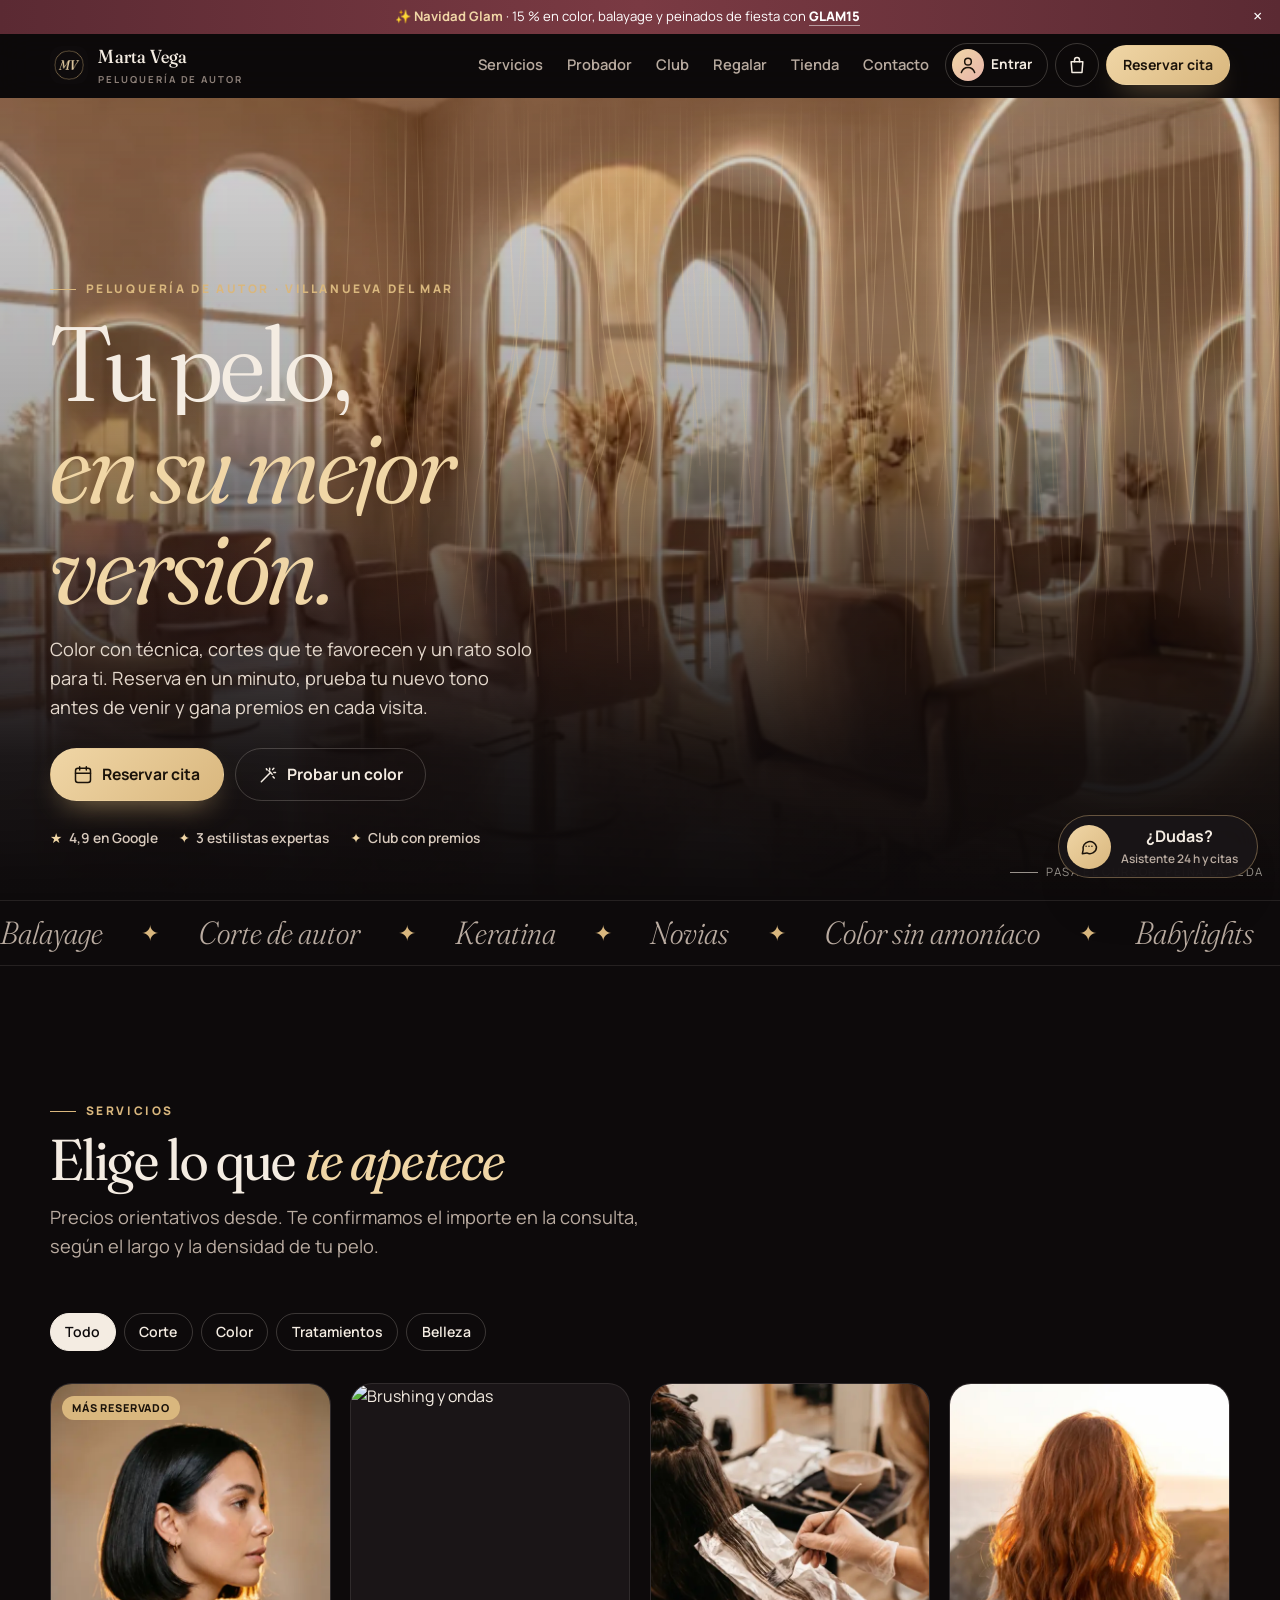
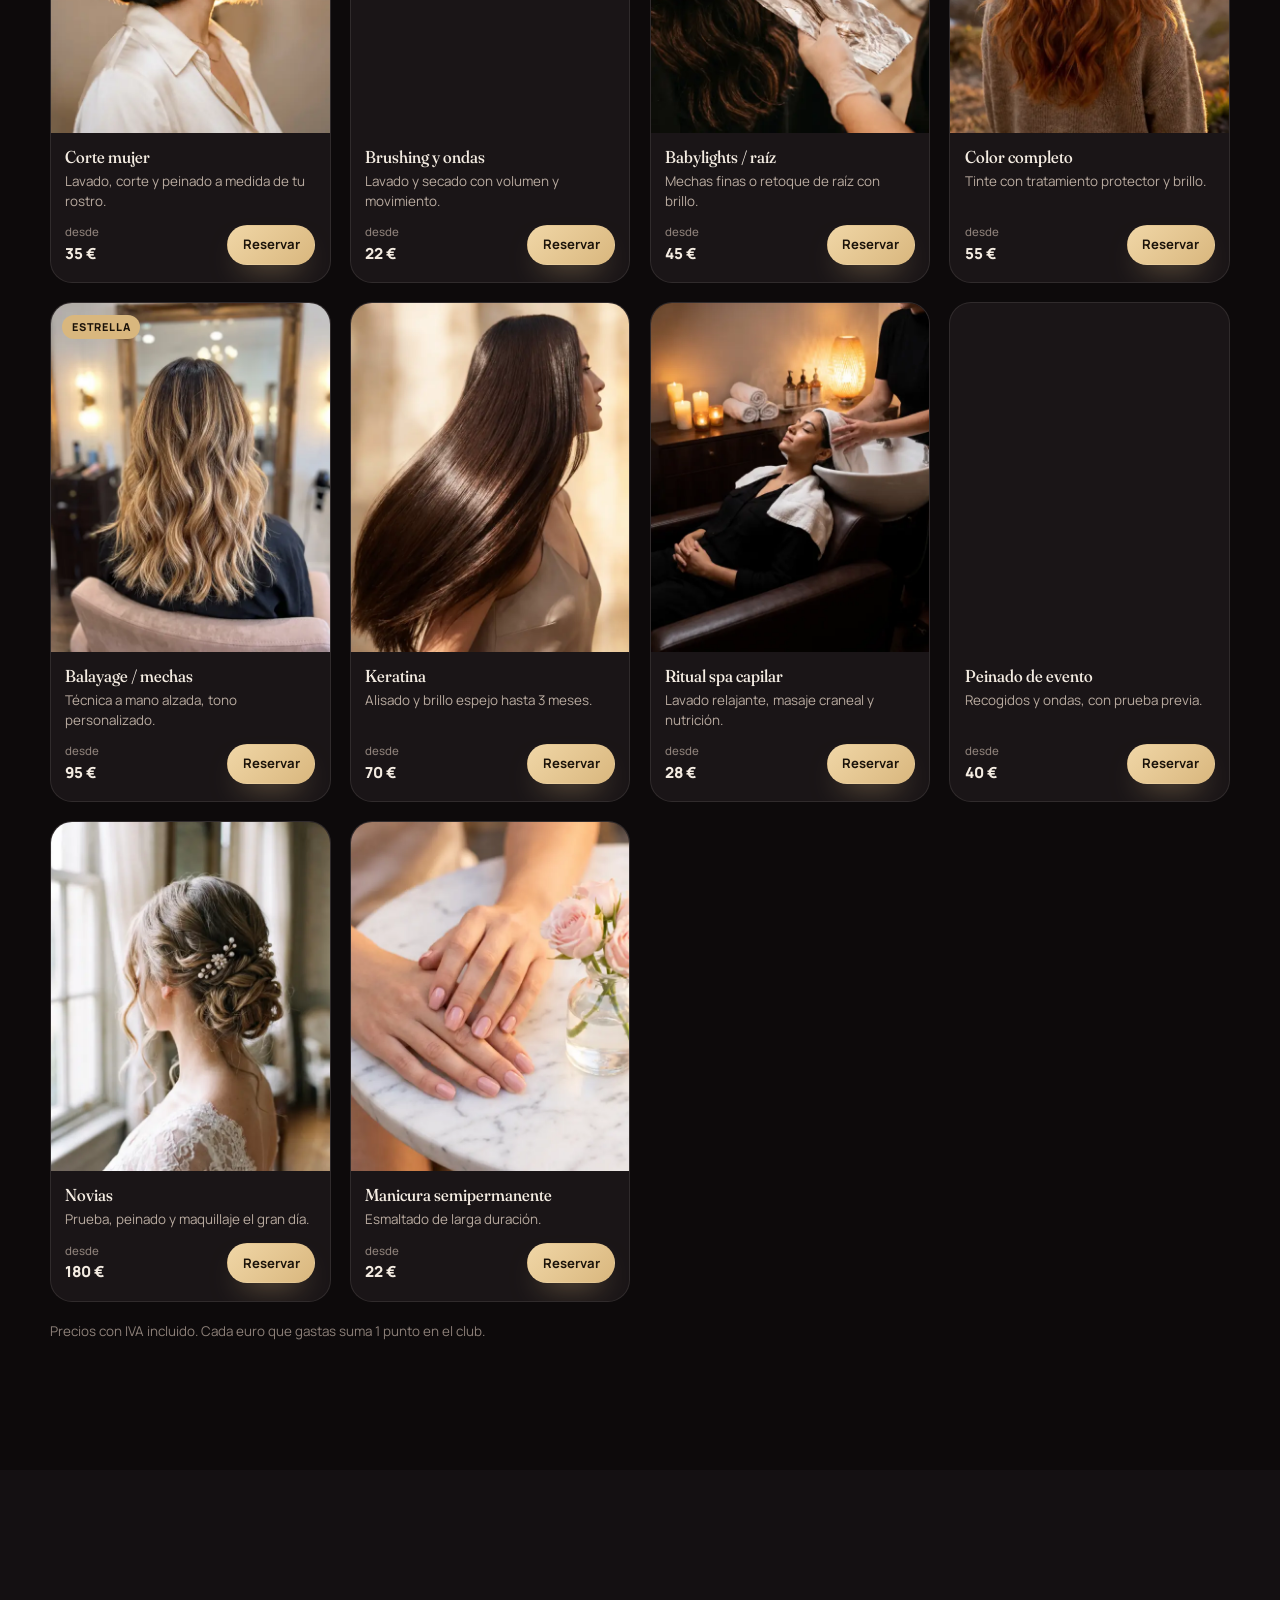
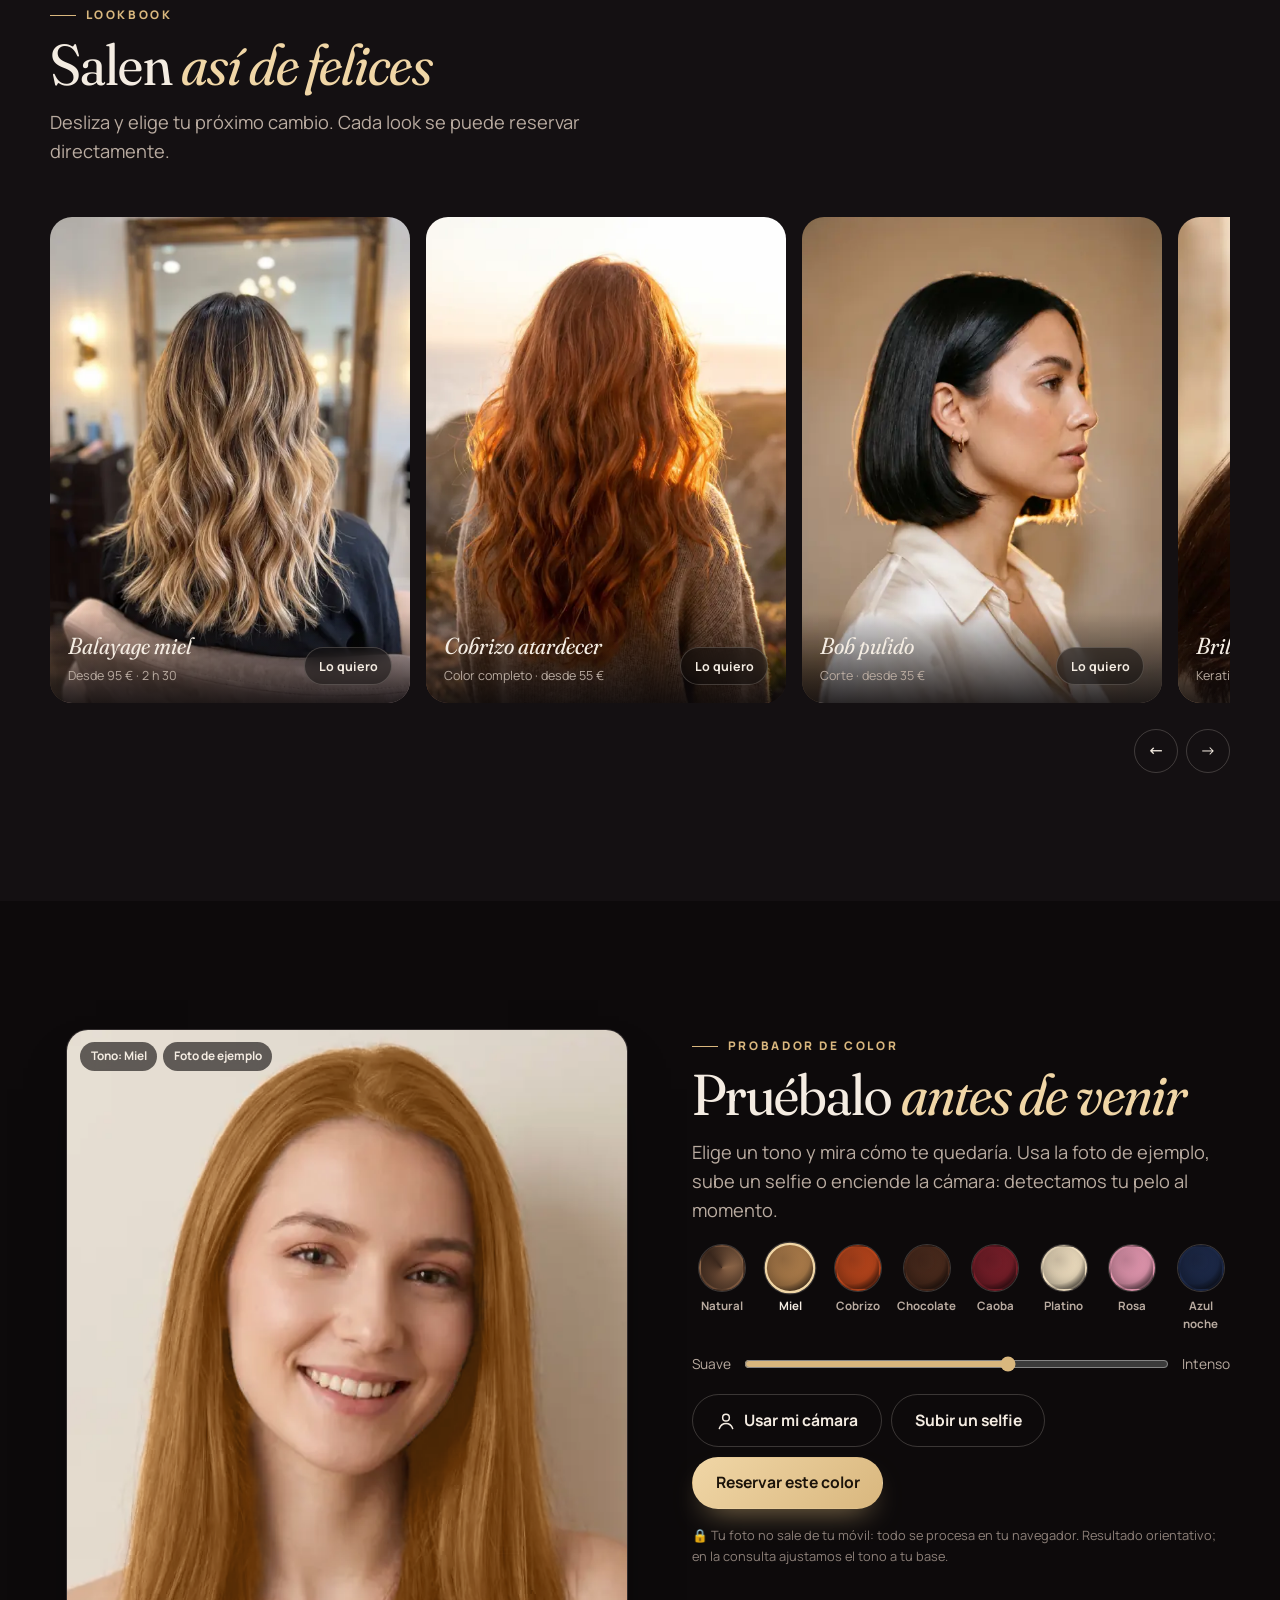
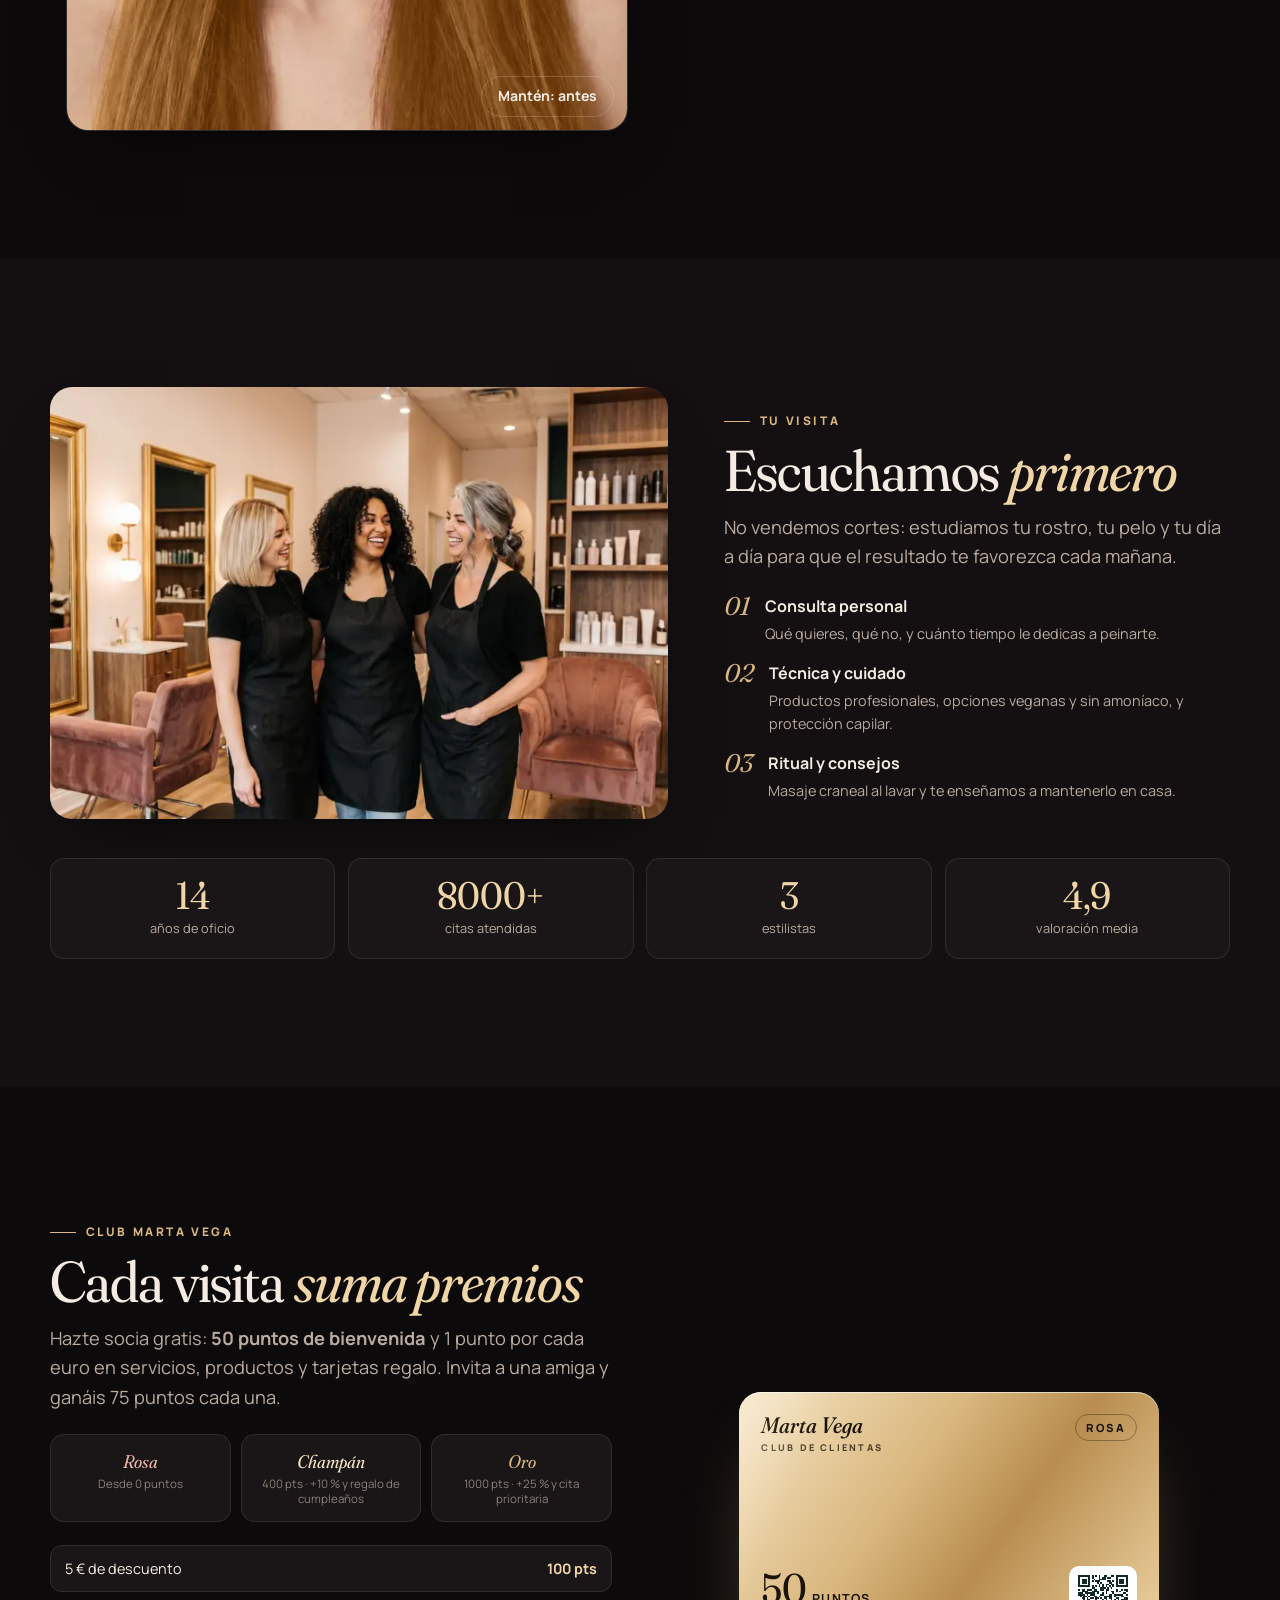
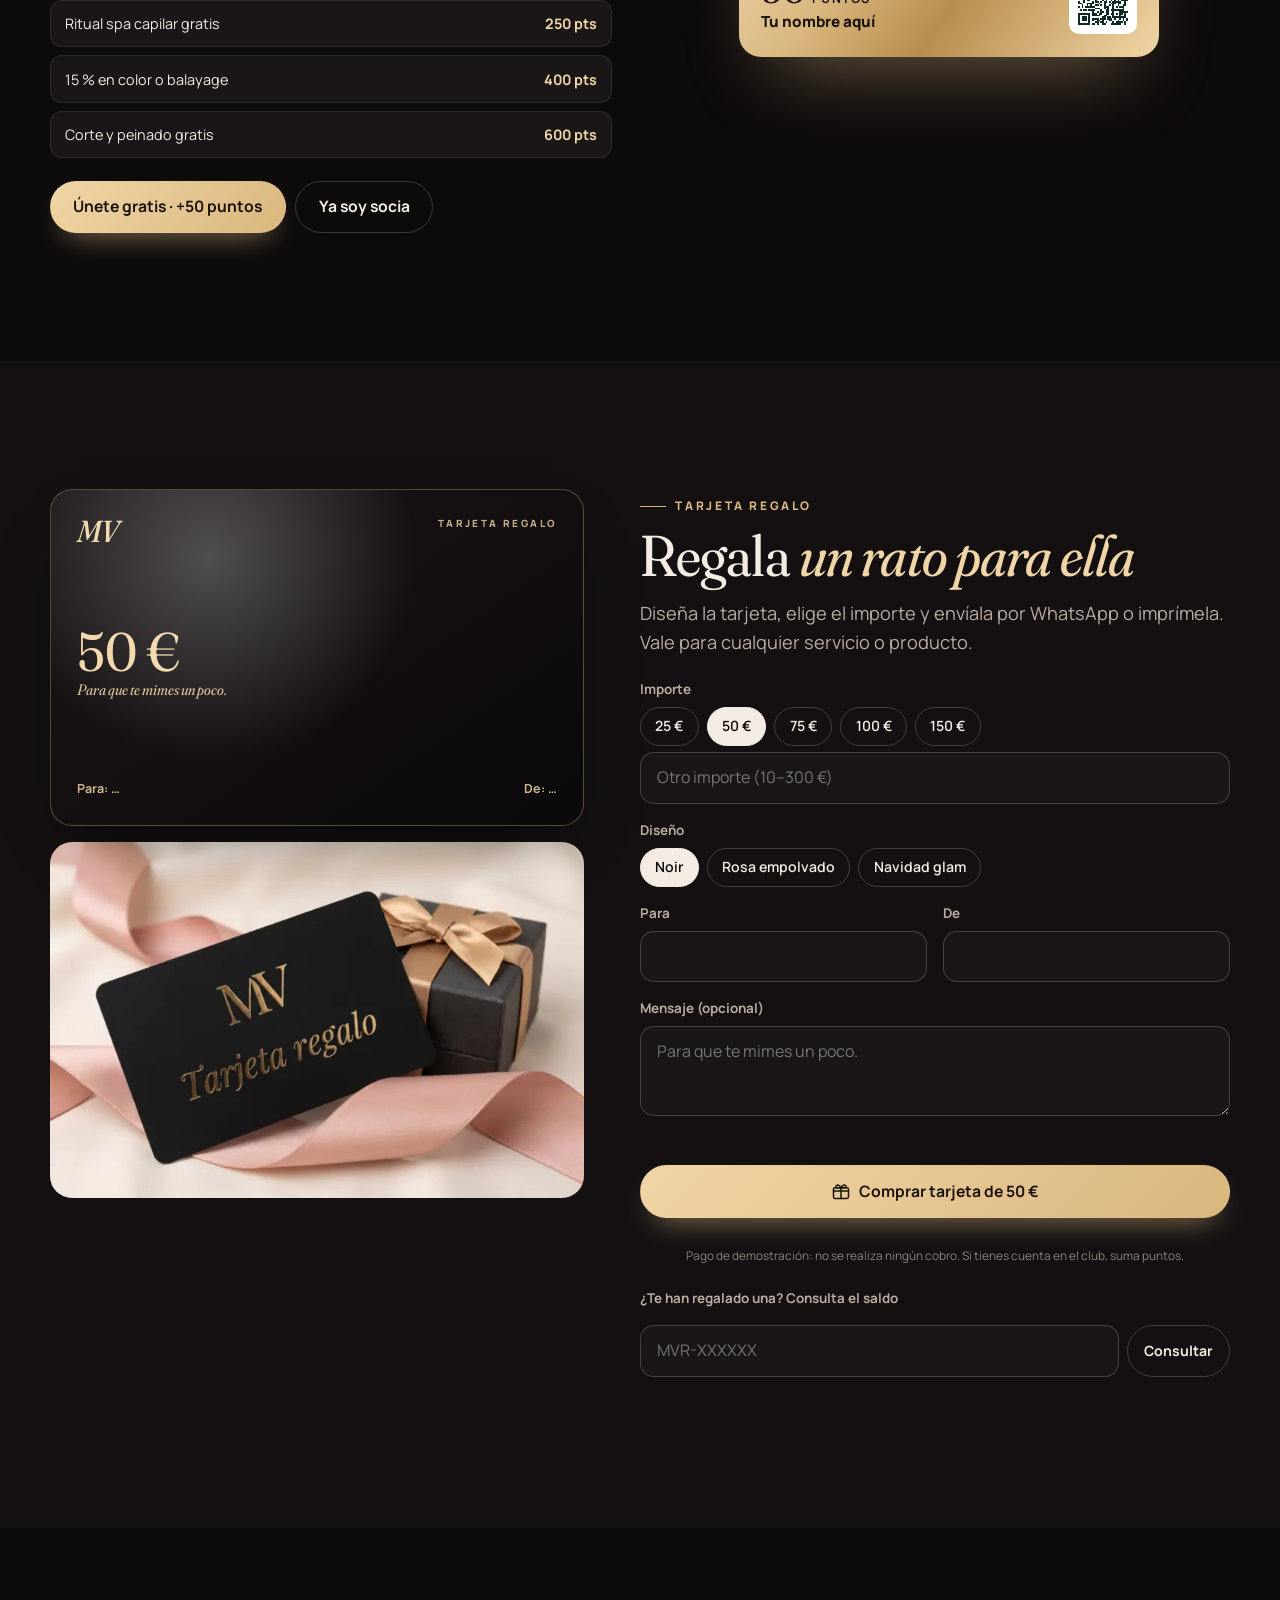
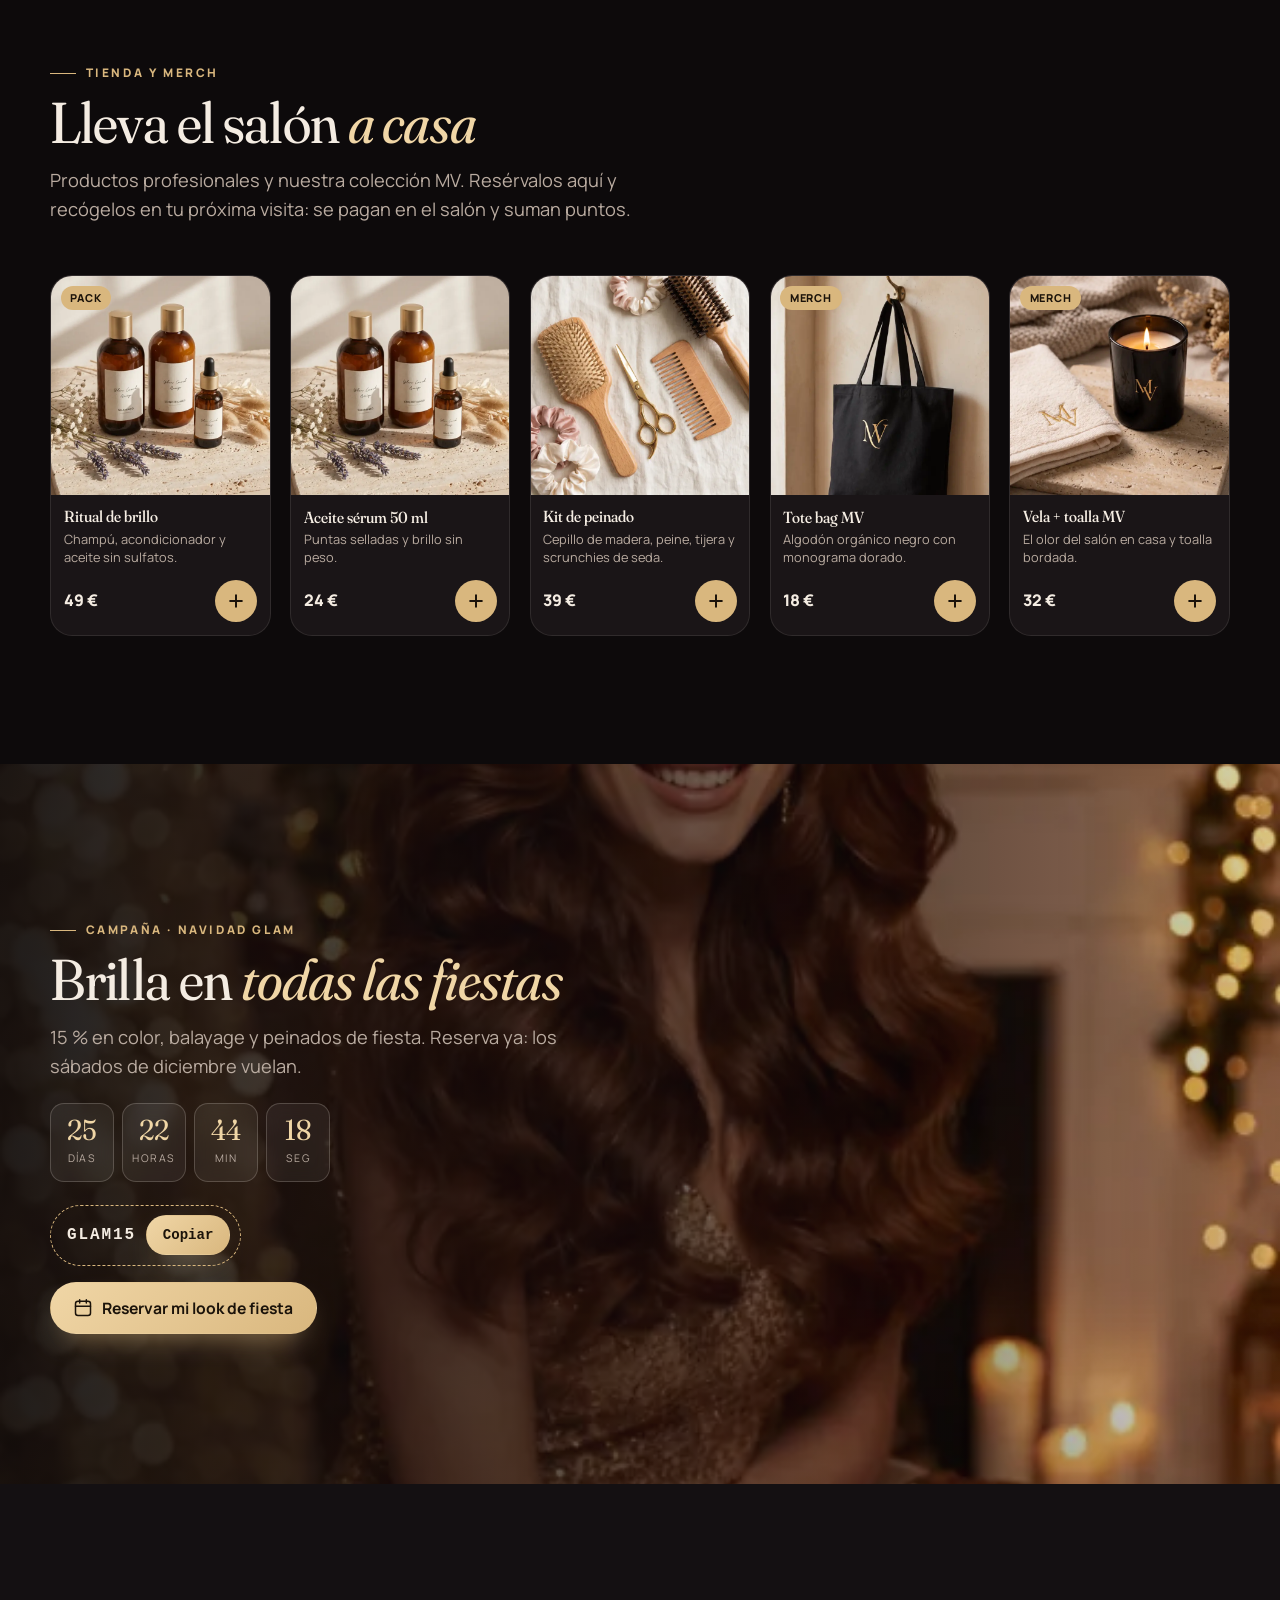
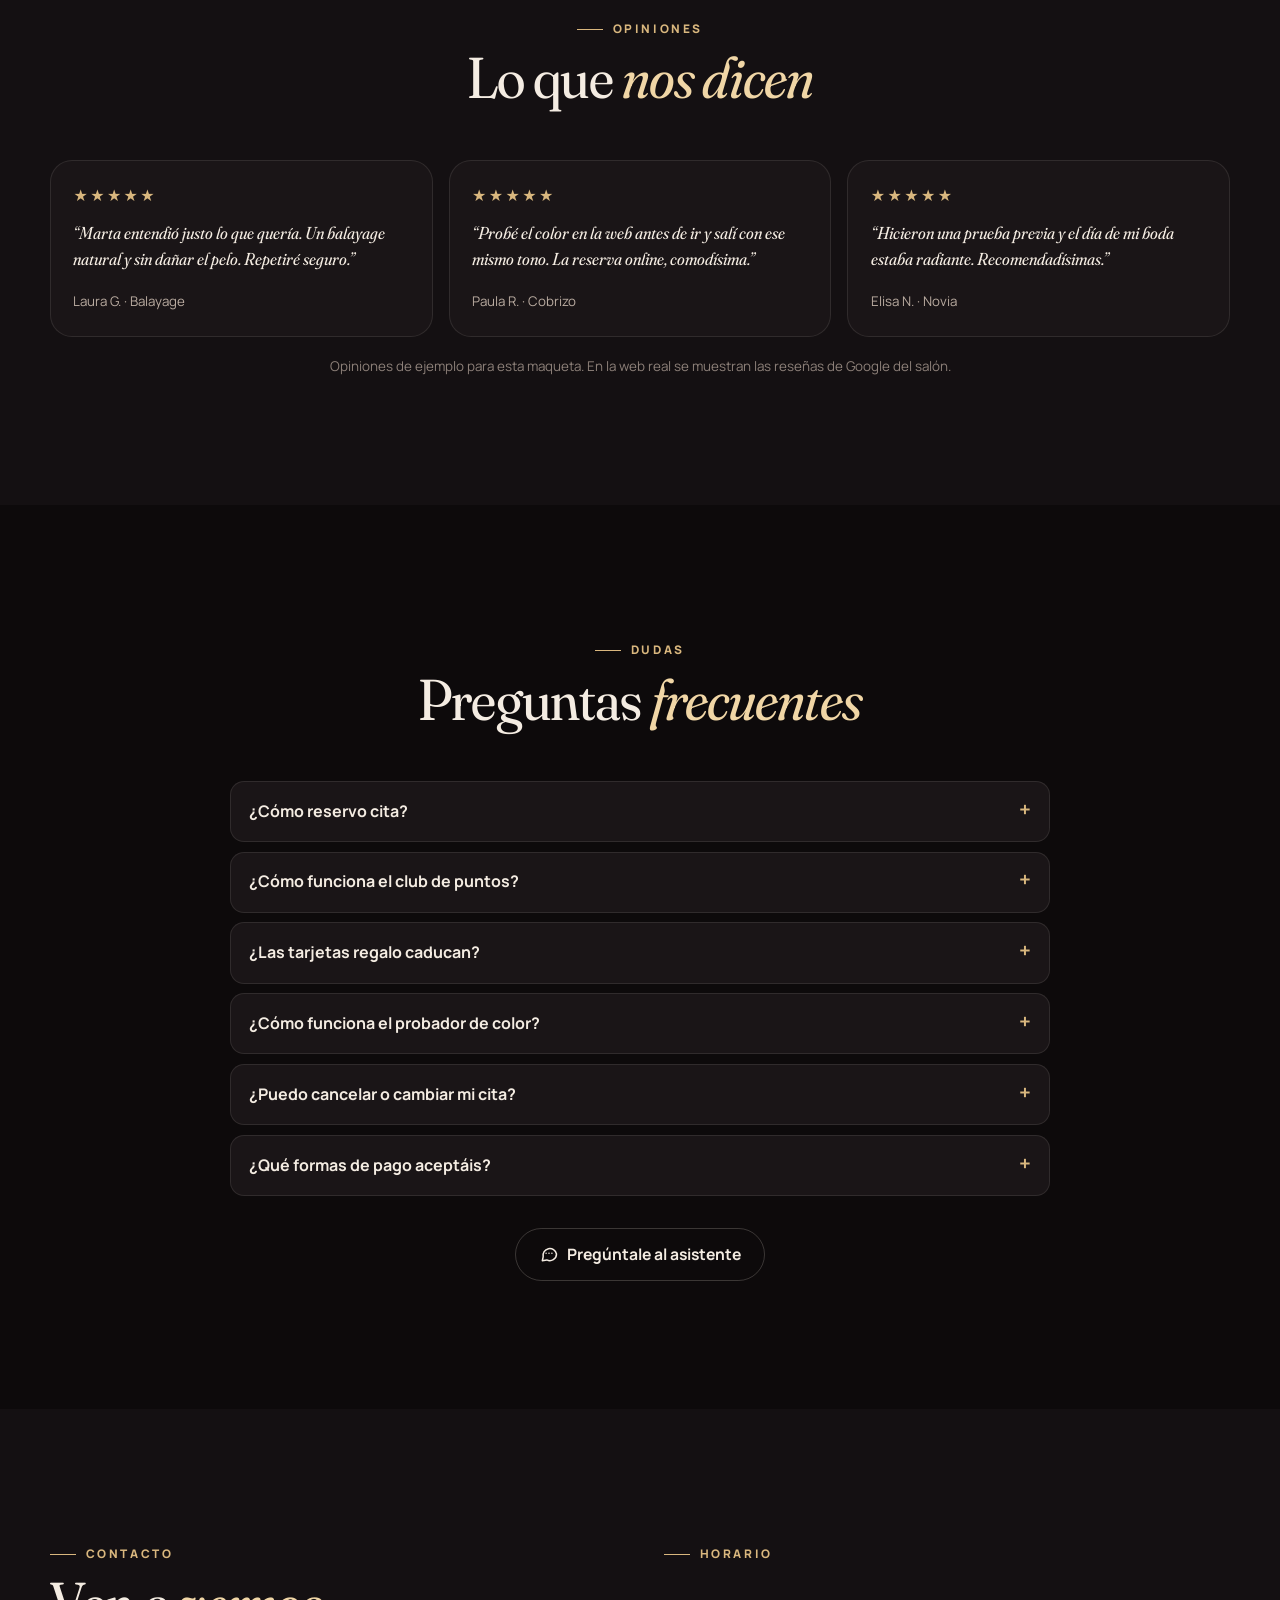
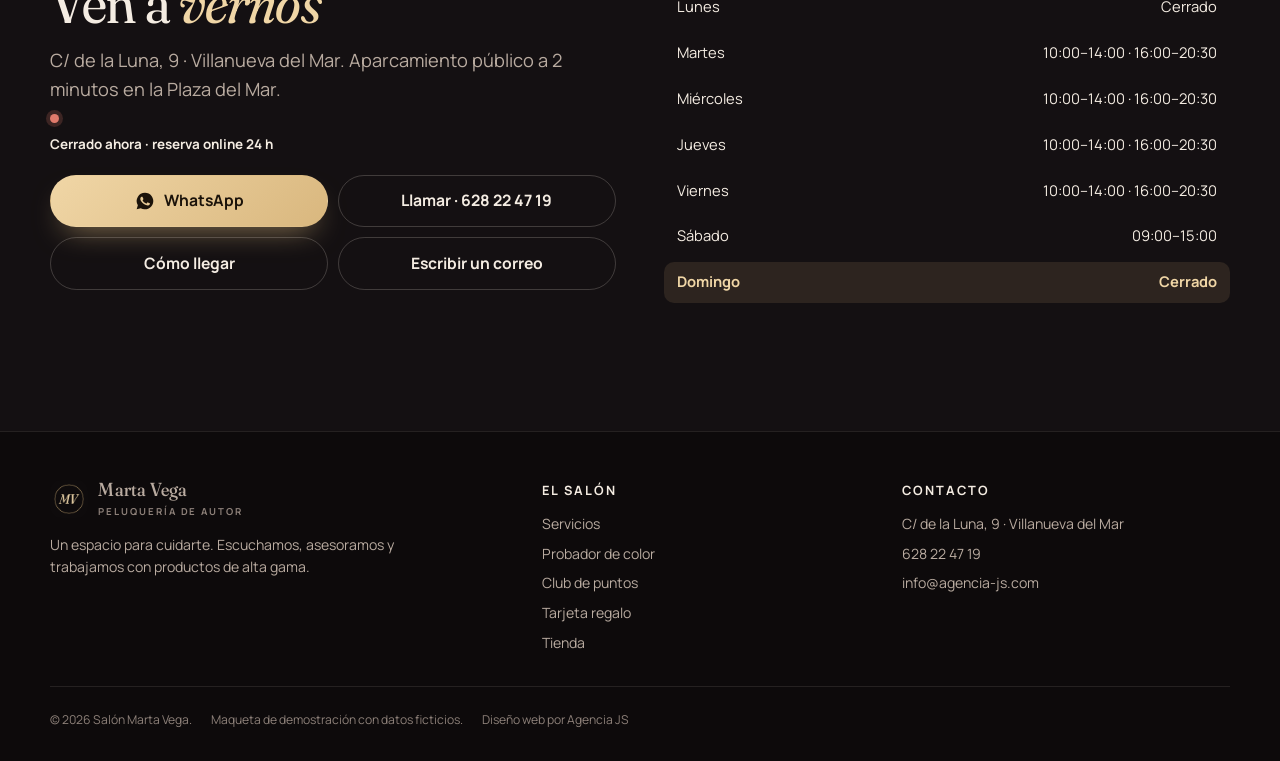
==== commit 71cc4c70: "feat(servicios): solo servicios de mujer (brushing y babylights en lugar de caballero y barba) Co-Au" ====
--- a/public/index.html
+++ b/public/index.html
@@ -71,7 +71,7 @@
   <p class="comb">Pasa el cursor: peina la seda</p>
 </section>
 
-<div class="mq" aria-hidden="true"><div class="mq-t"><span>Balayage</span><span>Corte de autor</span><span>Keratina</span><span>Novias</span><span>Color sin amoníaco</span><span>Barbería</span><span>Manicura</span><span>Balayage</span><span>Corte de autor</span><span>Keratina</span><span>Novias</span><span>Color sin amoníaco</span><span>Barbería</span><span>Manicura</span></div></div>
+<div class="mq" aria-hidden="true"><div class="mq-t"><span>Balayage</span><span>Corte de autor</span><span>Keratina</span><span>Novias</span><span>Color sin amoníaco</span><span>Babylights</span><span>Manicura</span><span>Balayage</span><span>Corte de autor</span><span>Keratina</span><span>Novias</span><span>Color sin amoníaco</span><span>Babylights</span><span>Manicura</span></div></div>
 
 <!-- SERVICIOS -->
 <section class="sec" id="servicios" aria-labelledby="t-serv">
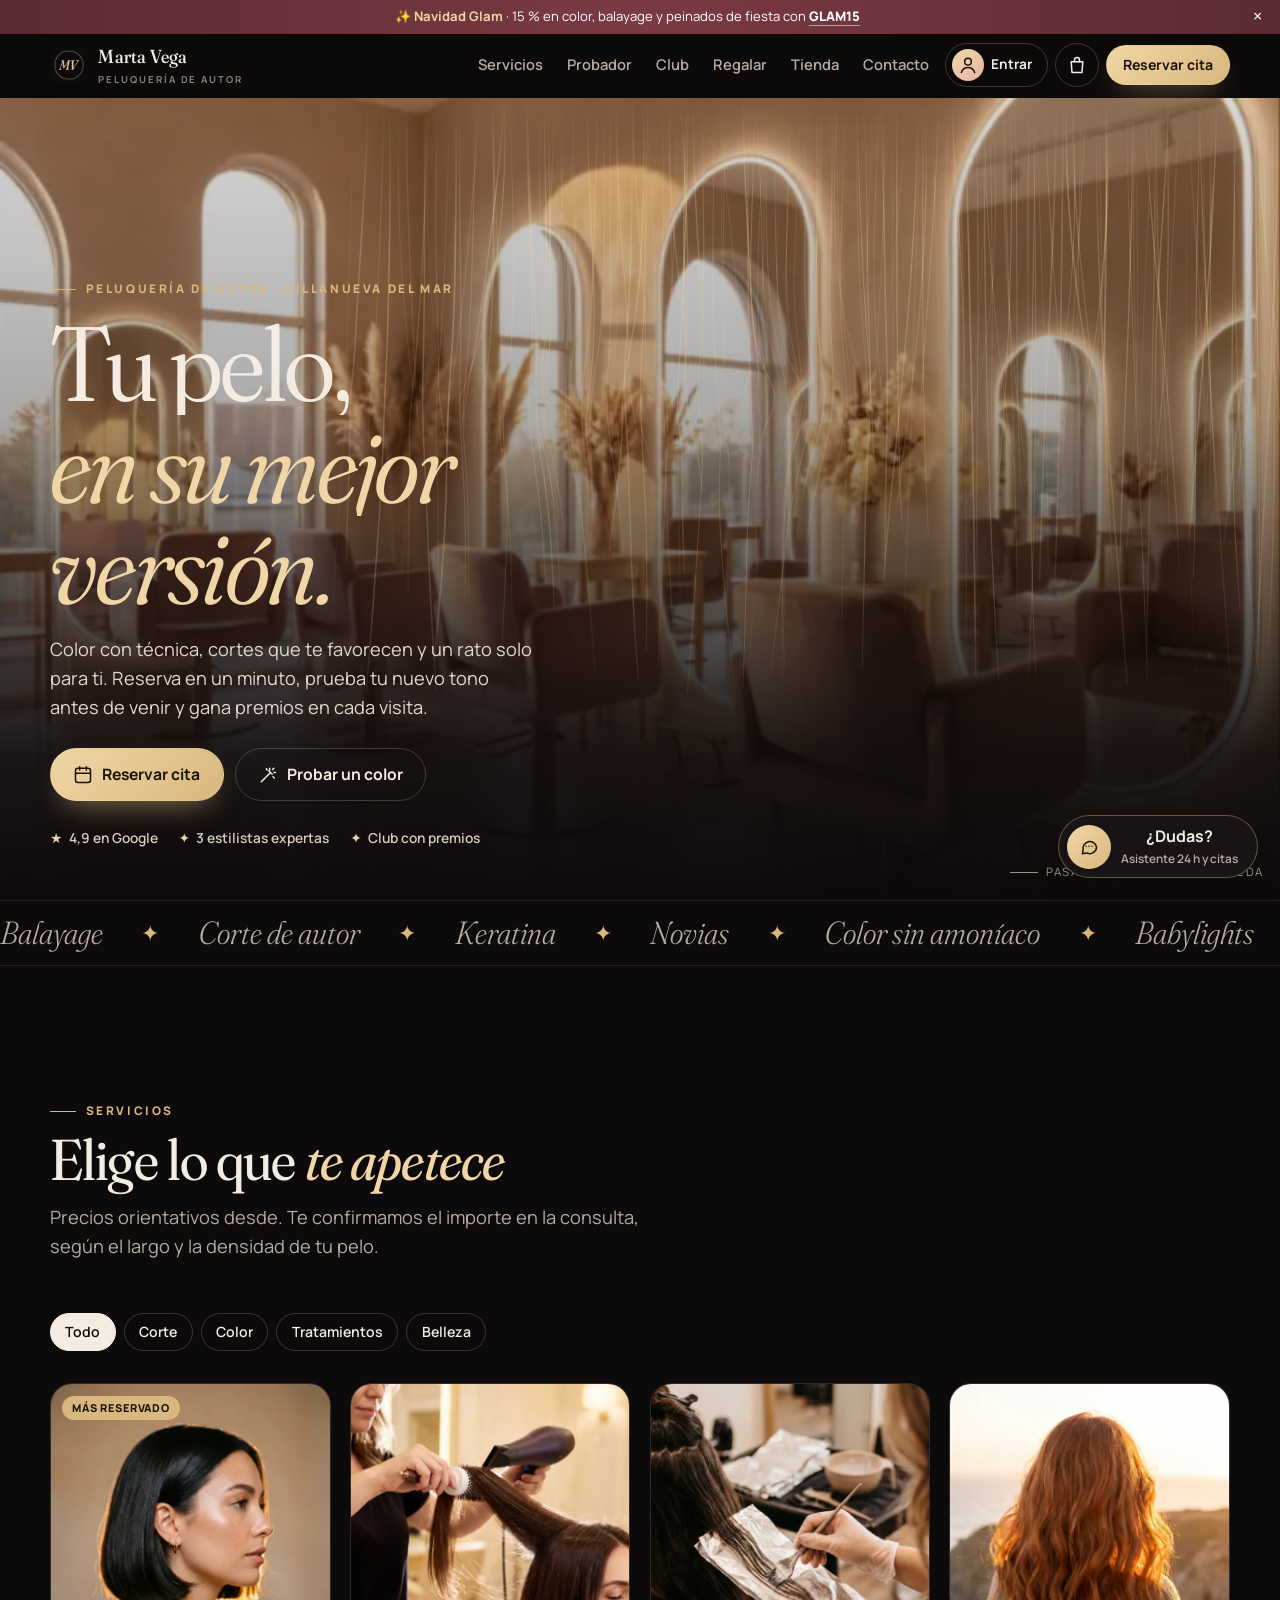
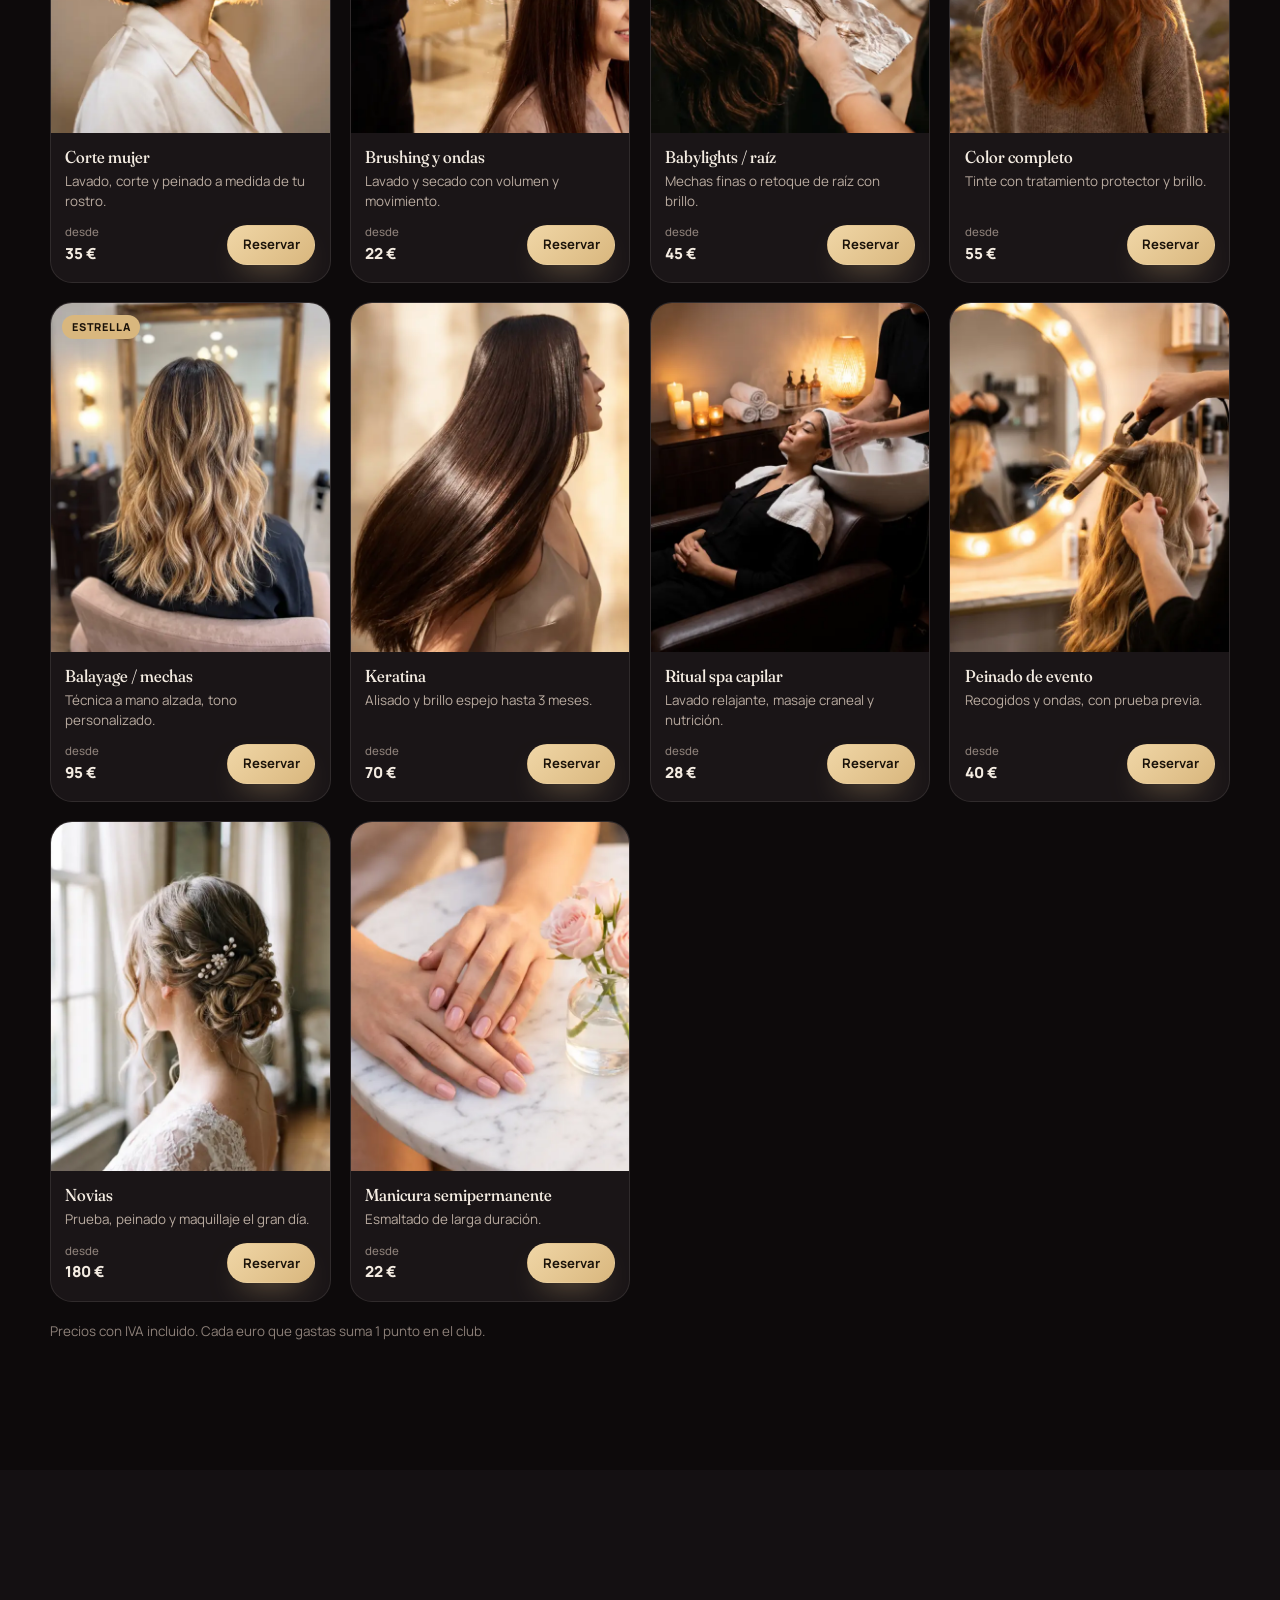
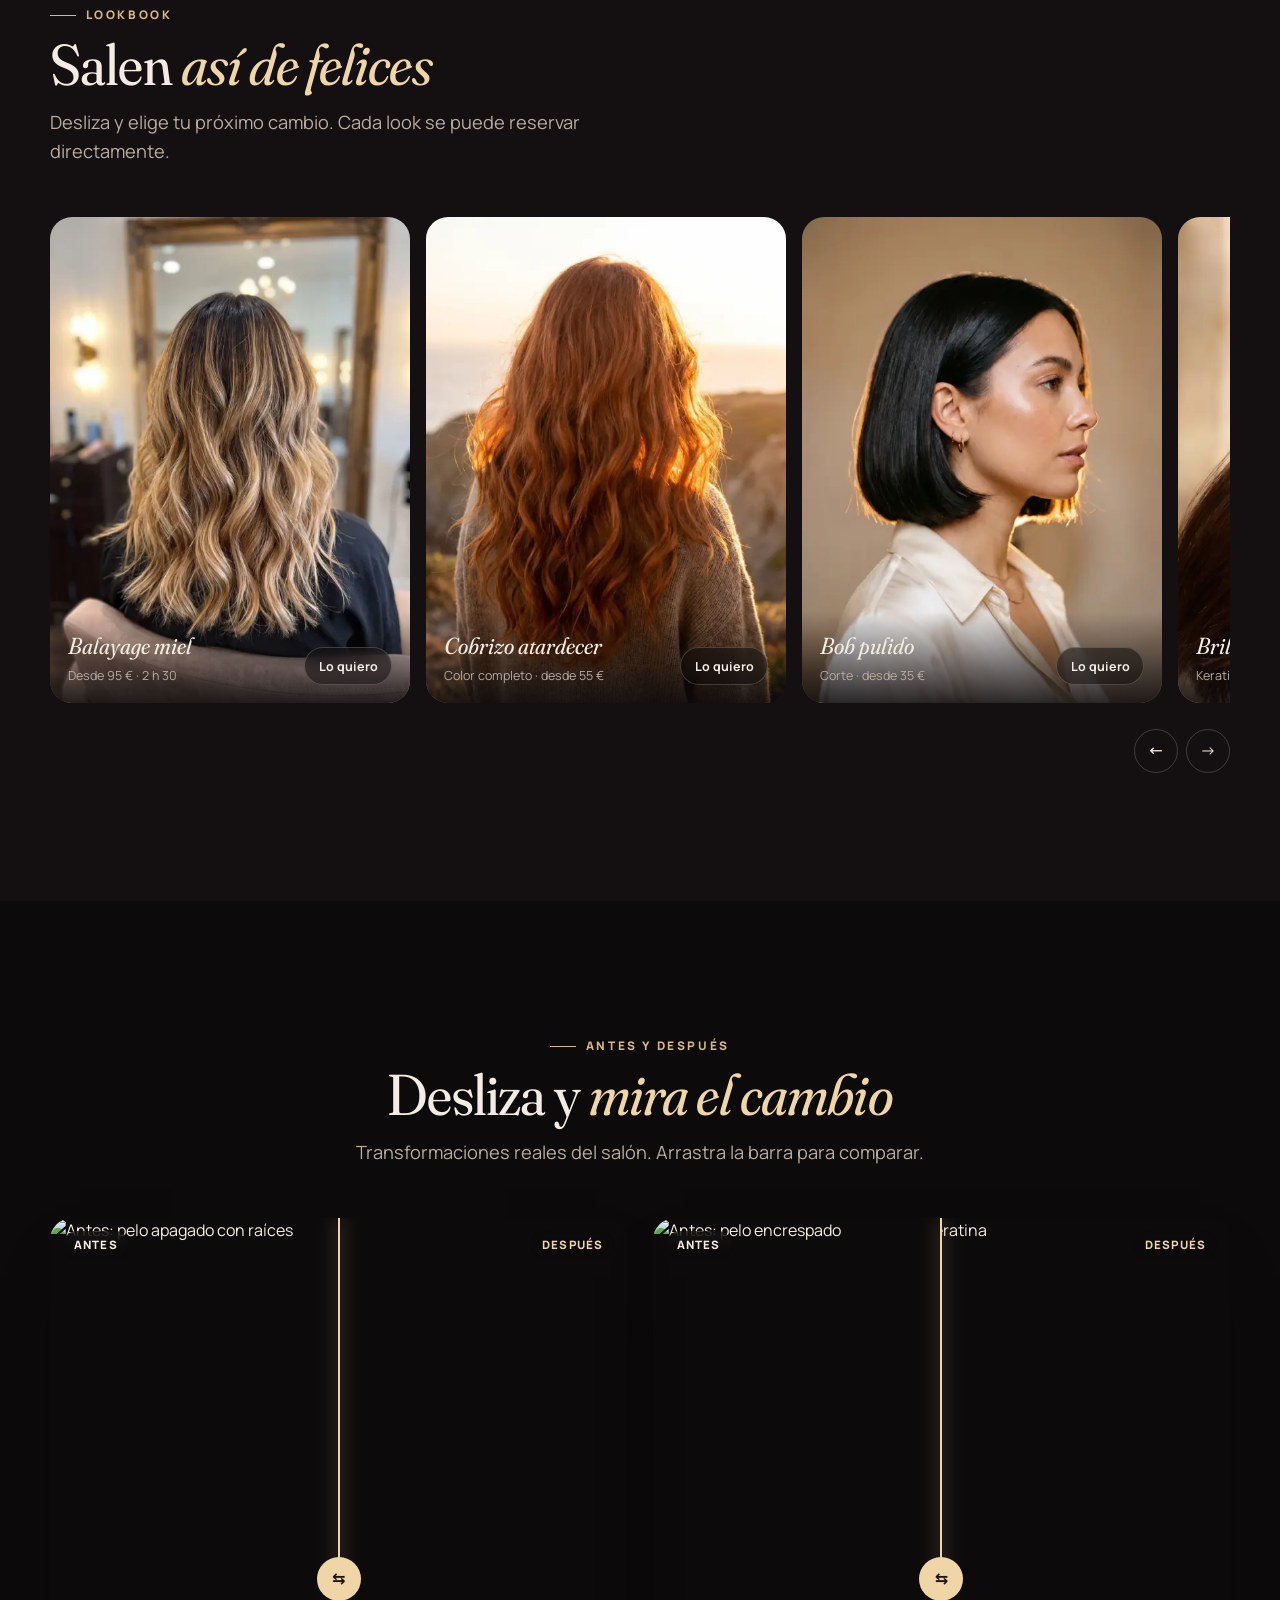
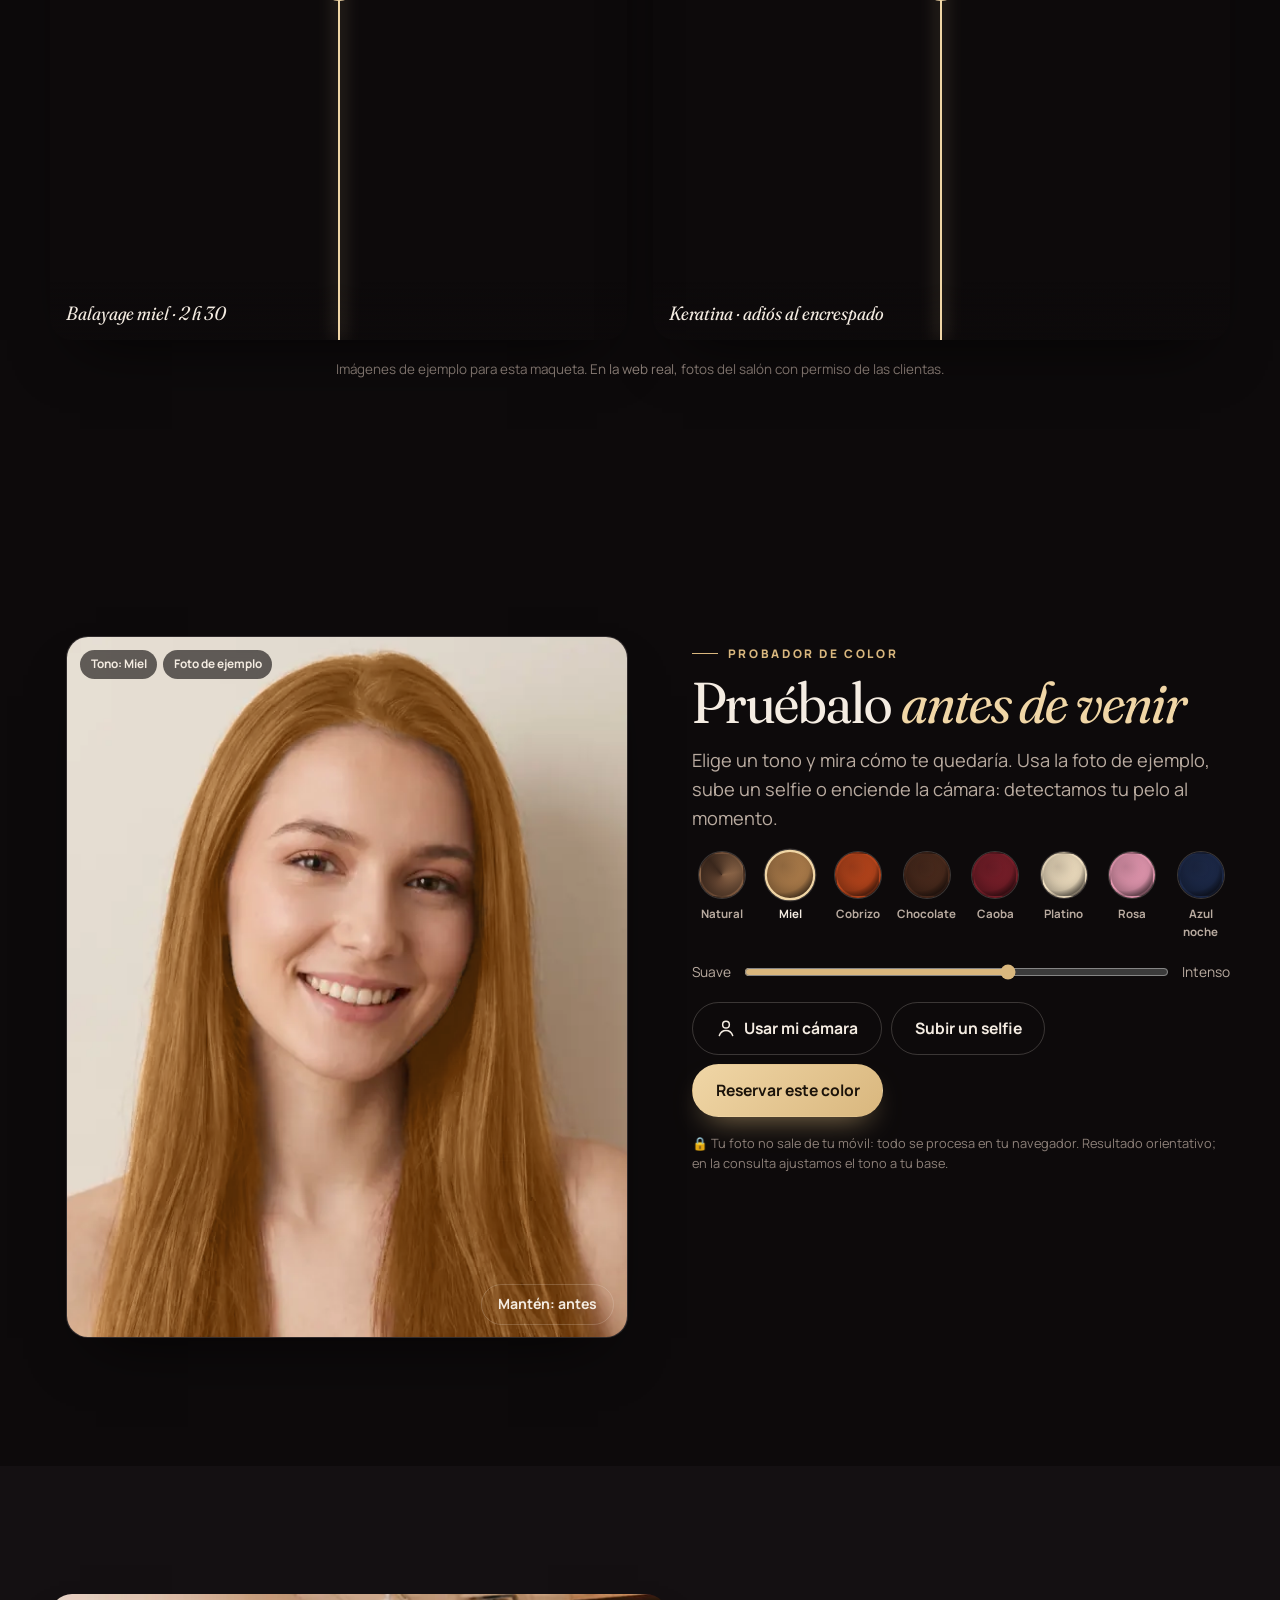
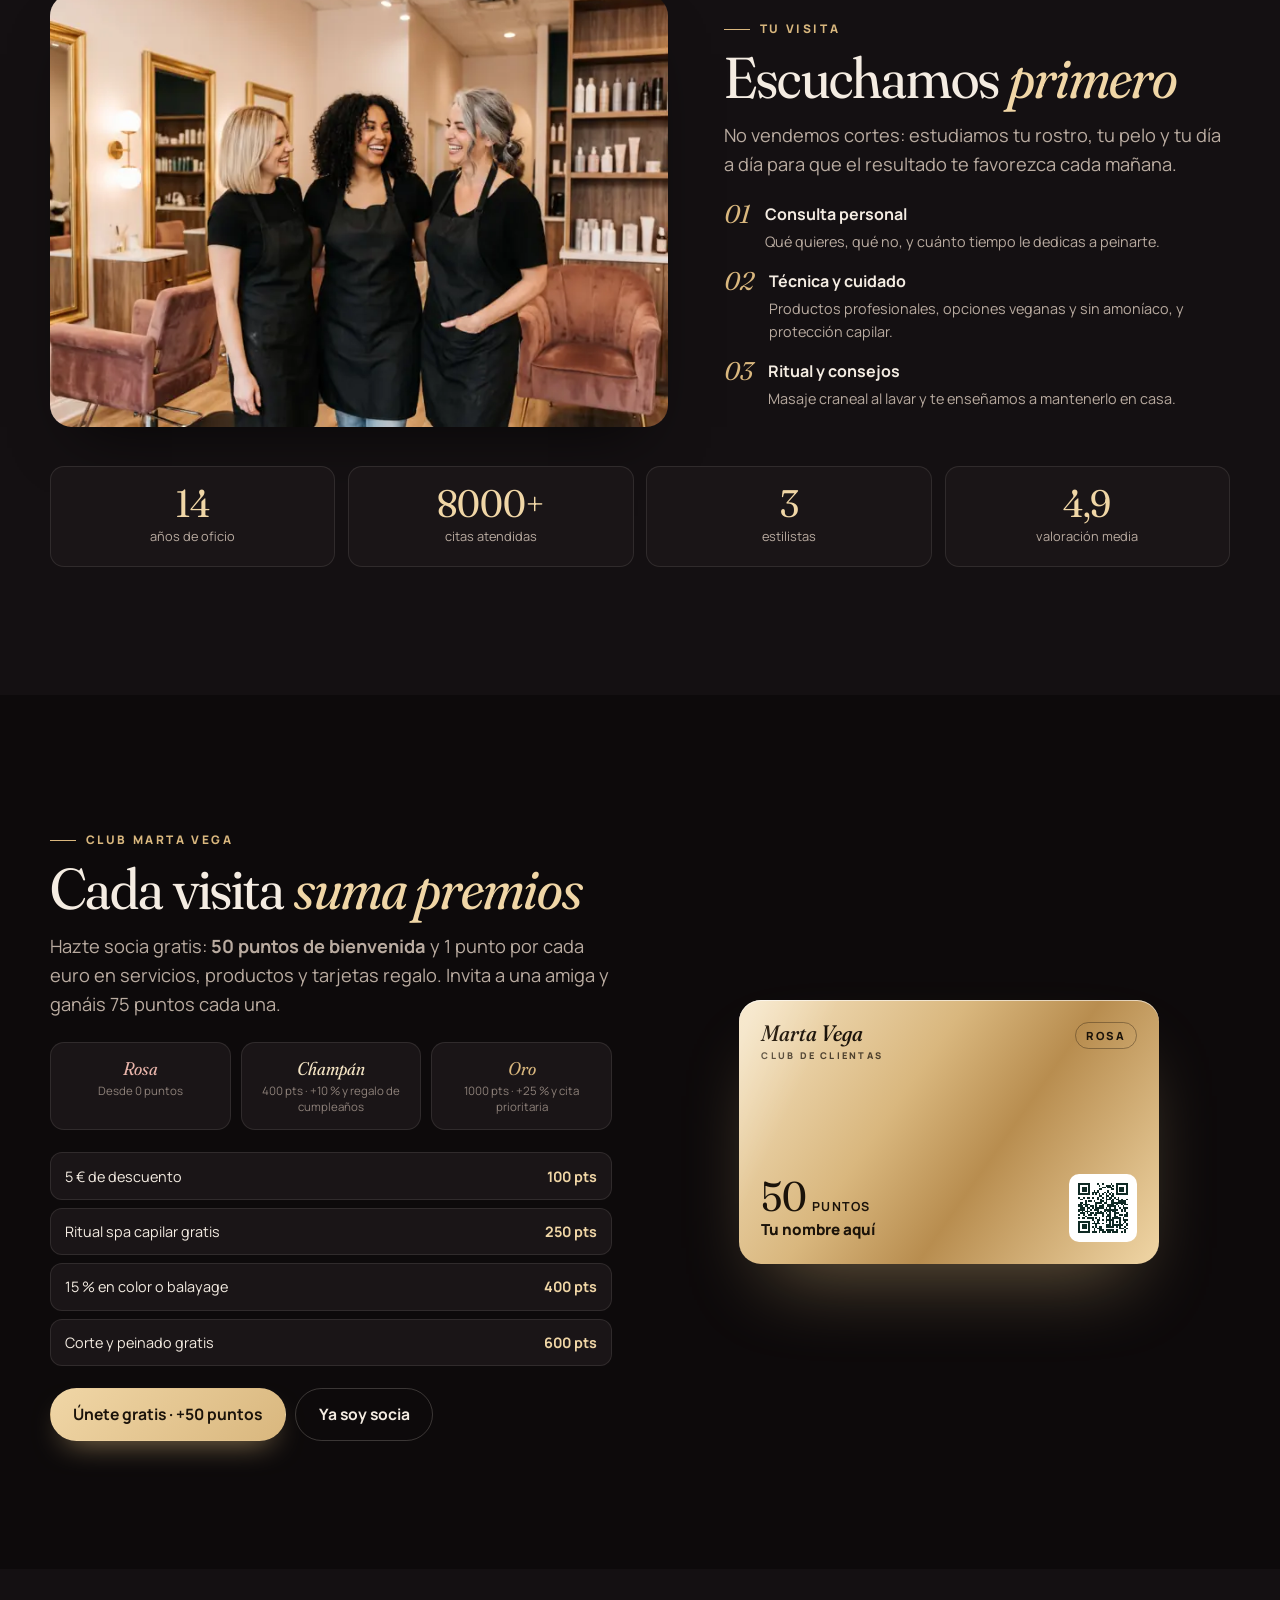
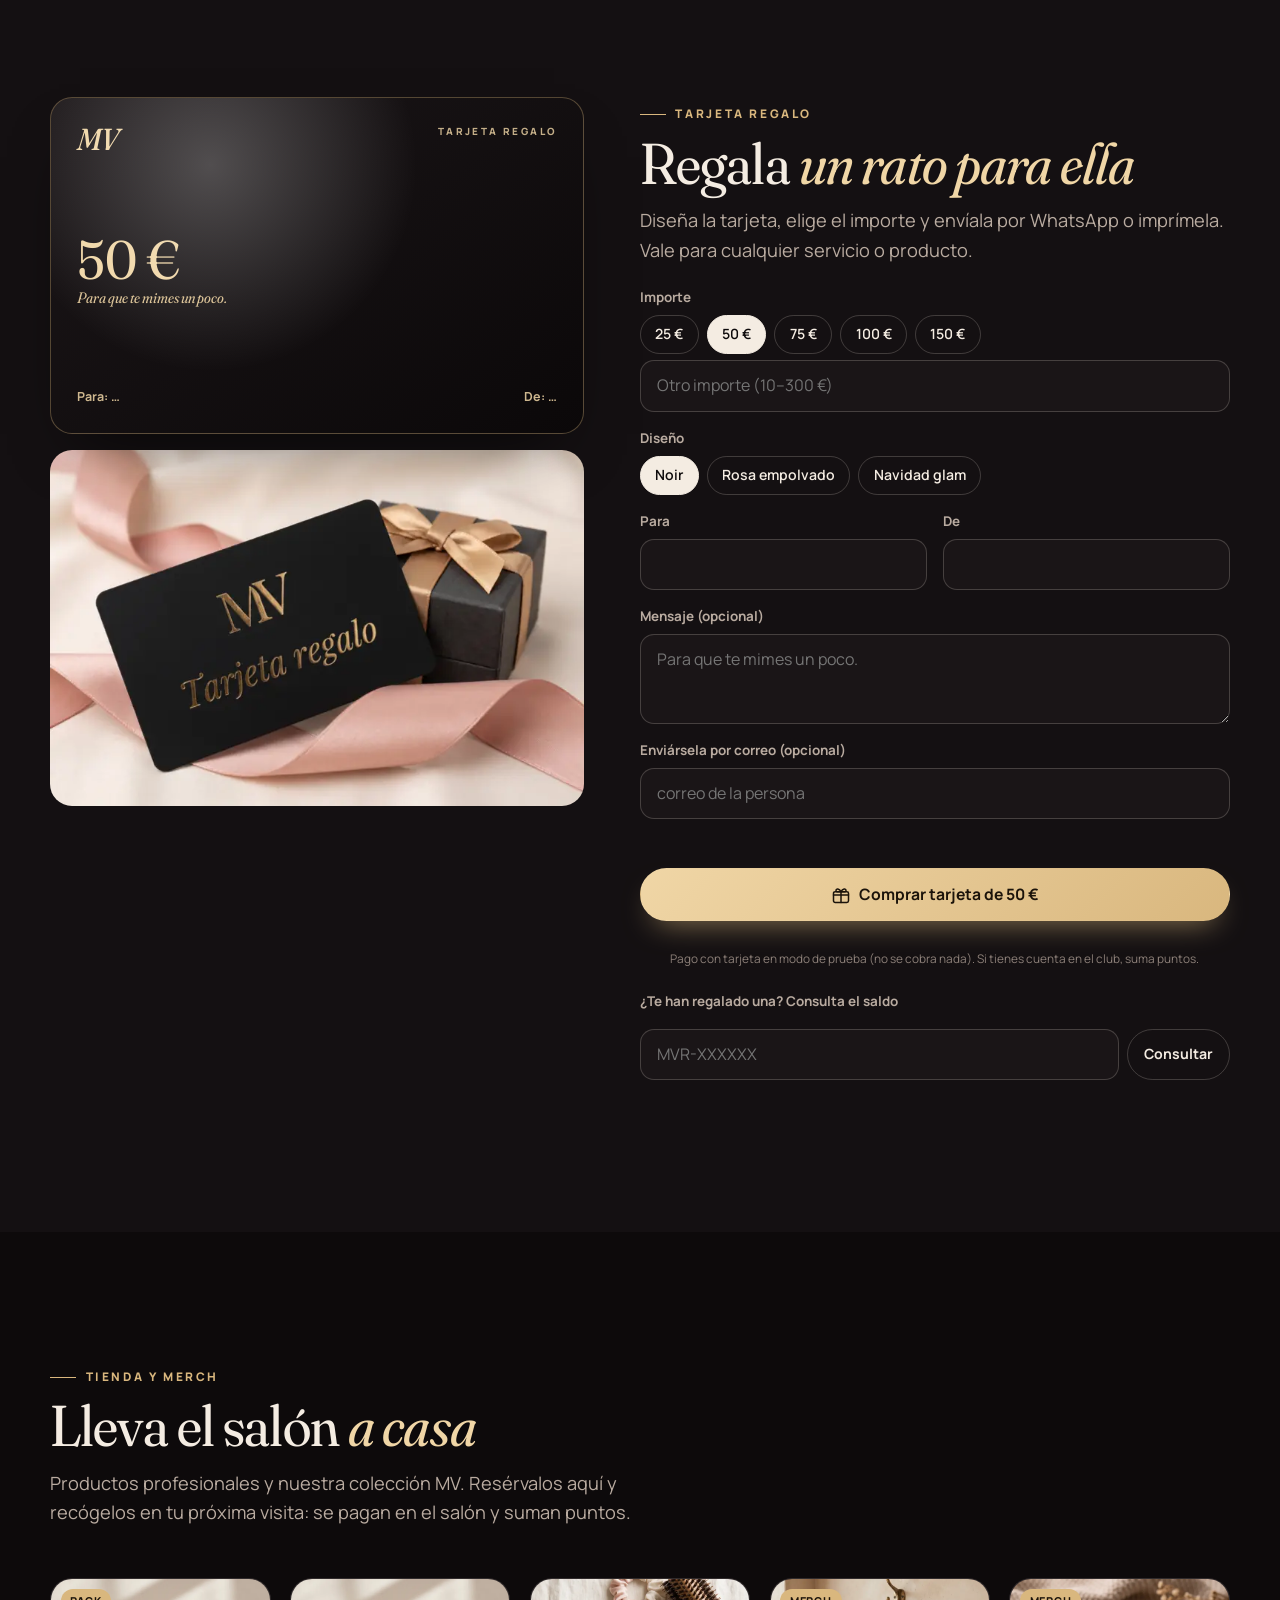
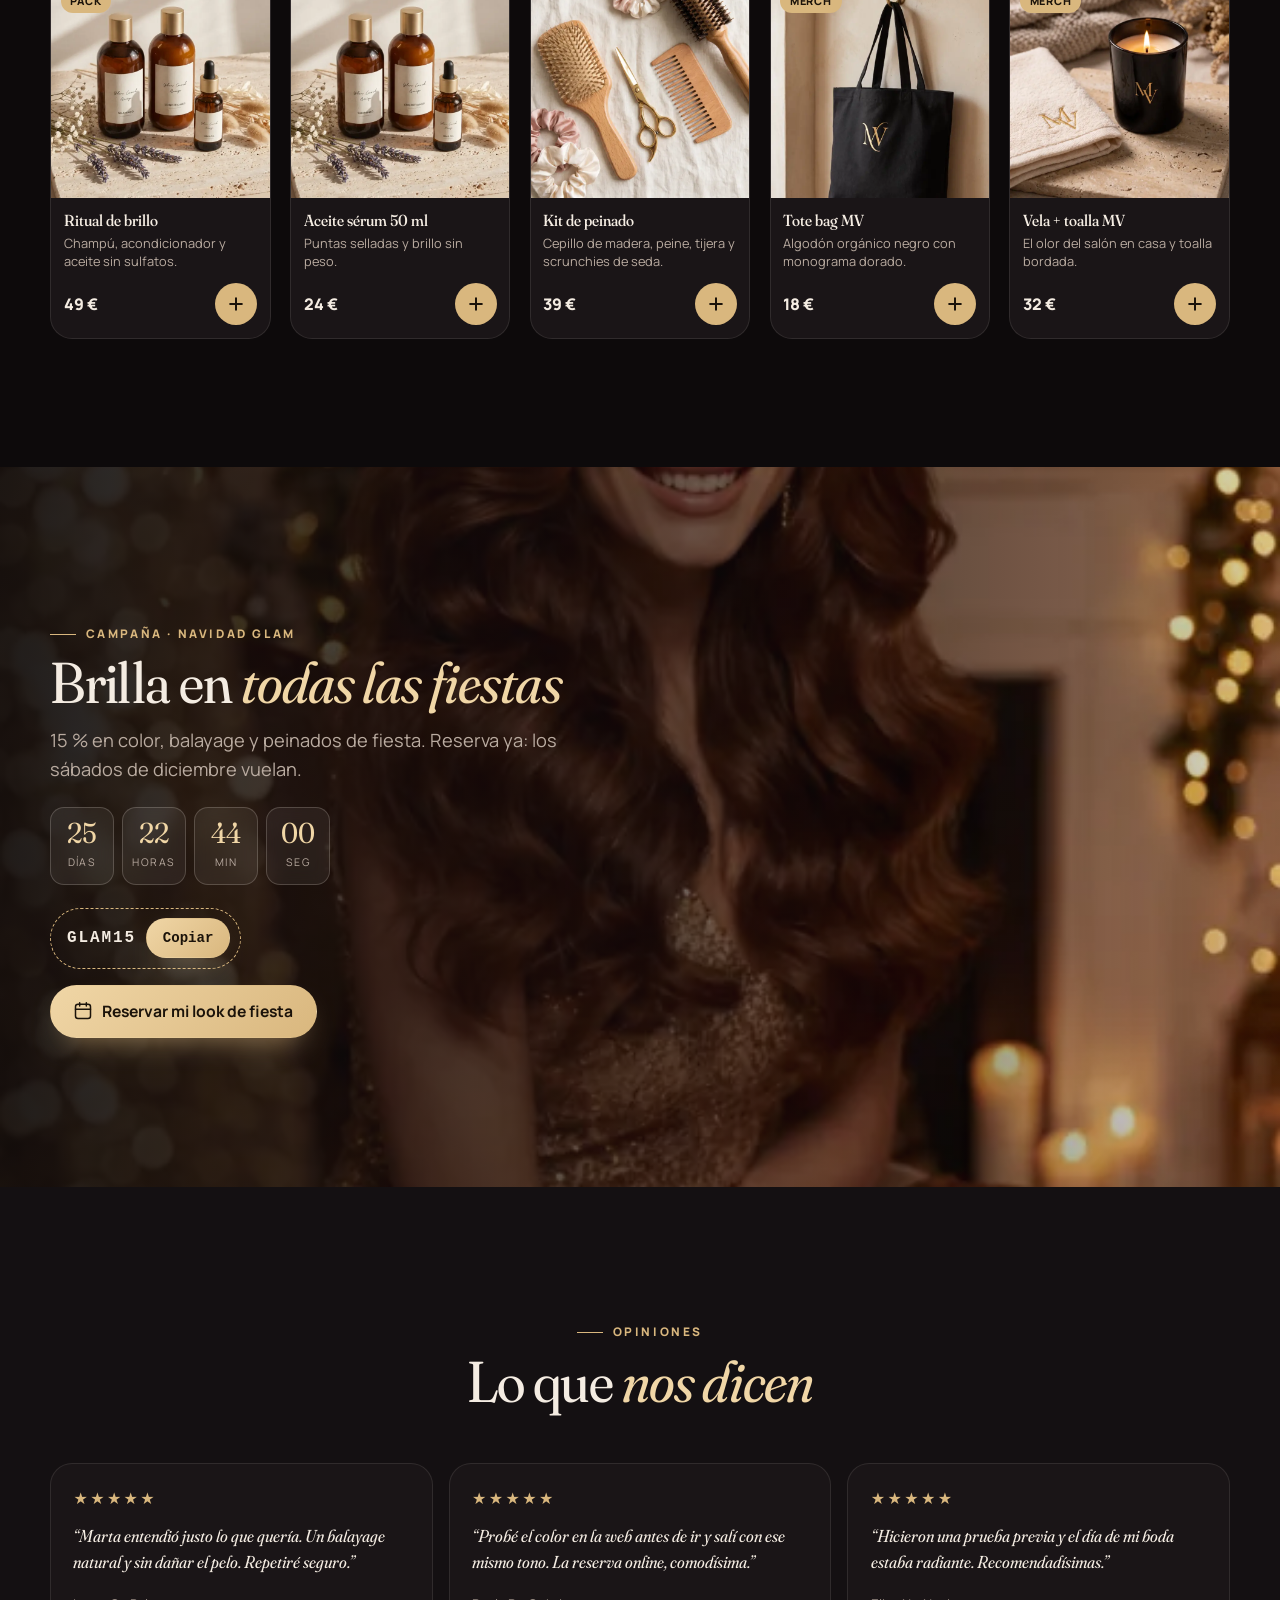
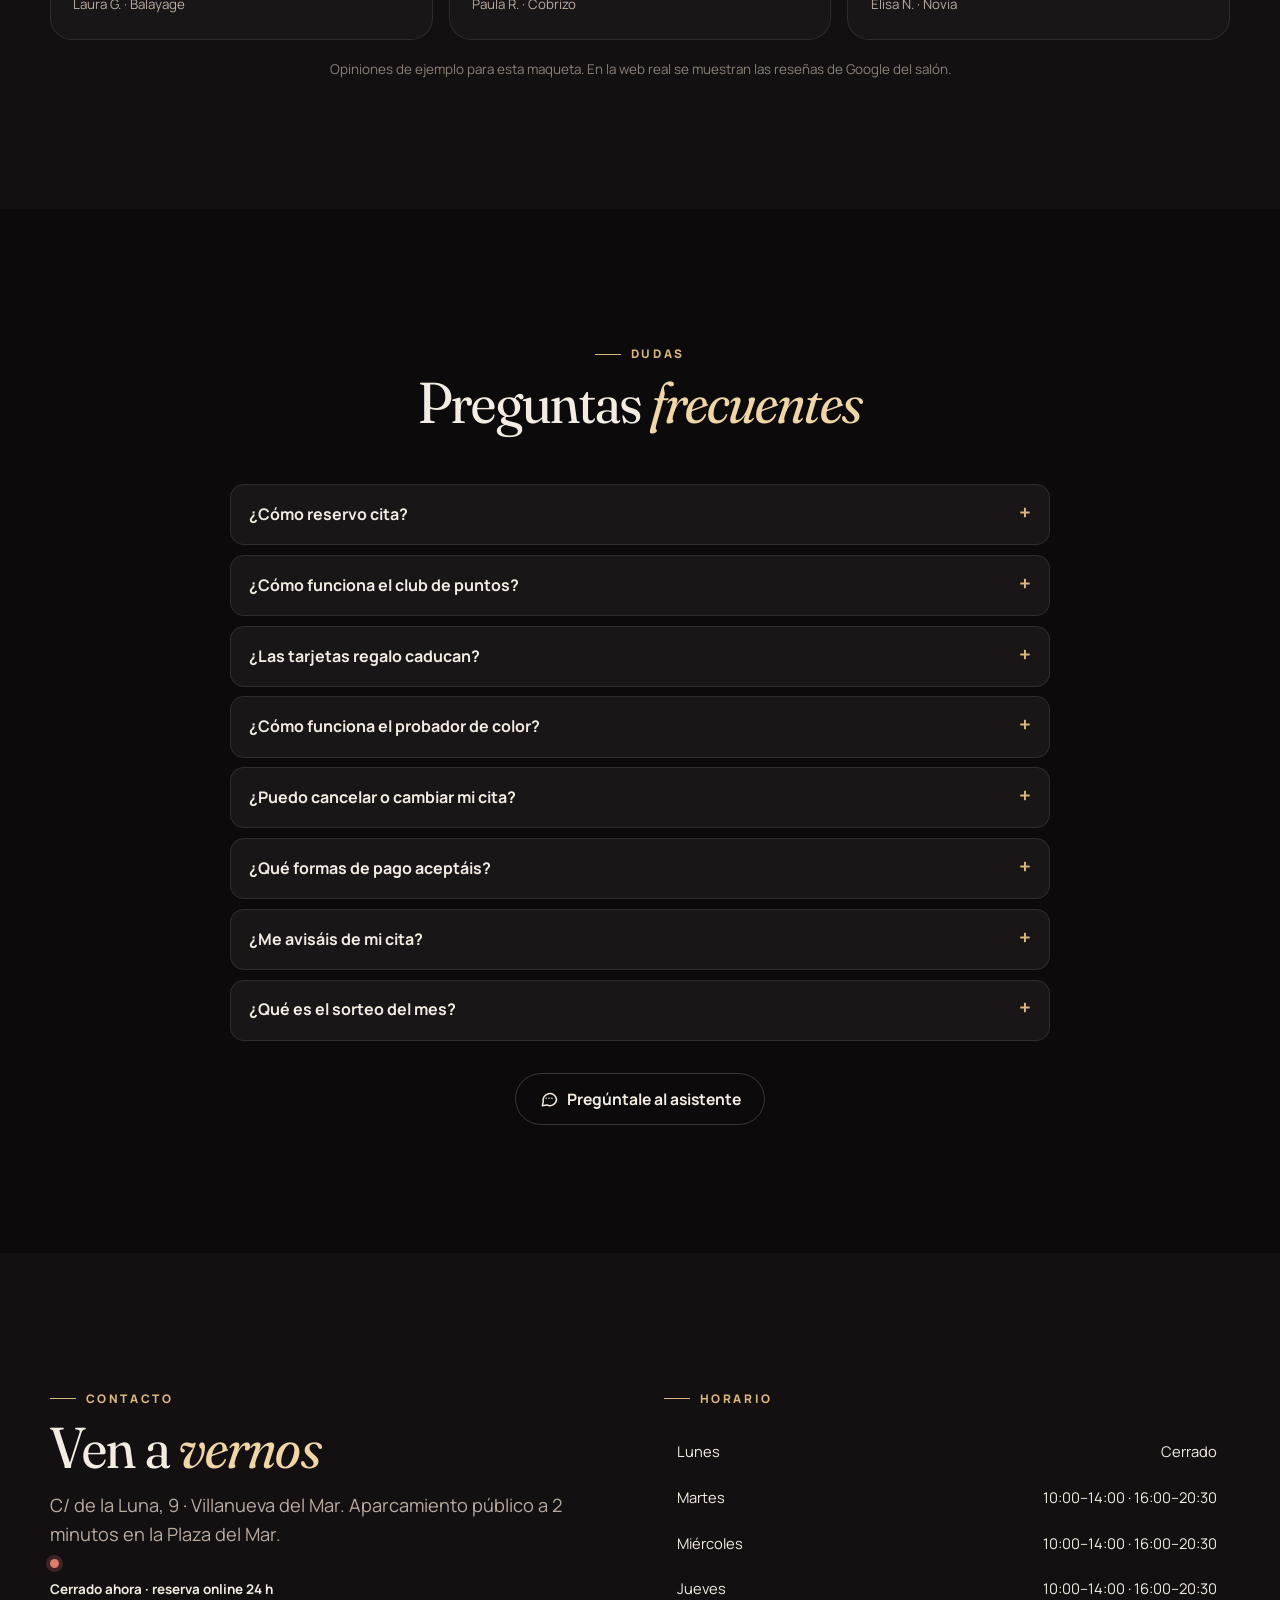
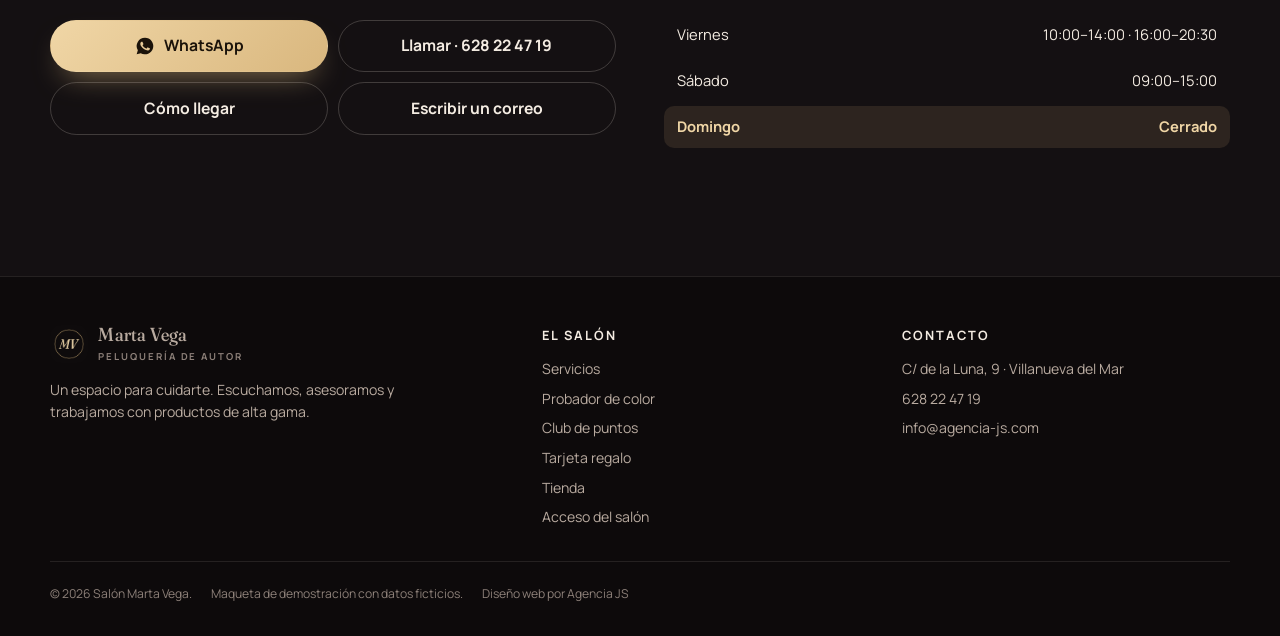
==== commit f9268b97: "feat(salon): pagos de prueba, correos, cumpleaños, sorteo, antes/después y panel del salón - Pasarel" ====
--- a/public/index.html
+++ b/public/index.html
@@ -101,6 +101,18 @@
   </div>
 </section>
 
+<!-- ANTES Y DESPUÉS -->
+<section class="sec" id="antes" aria-labelledby="t-ba">
+  <div class="wrap">
+    <div class="head c rv"><span class="kick">Antes y después</span><h2 class="h2" id="t-ba">Desliza y <em>mira el cambio</em></h2><p class="lead">Transformaciones reales del salón. Arrastra la barra para comparar.</p></div>
+    <div class="bas">
+      <figure class="ba rv"><img src="img/antes1-m.webp" alt="Antes: pelo apagado con raíces" loading="lazy"><img class="af" src="img/despues1-m.webp" alt="Después: balayage miel con ondas" loading="lazy"><span class="bl a">Antes</span><span class="bl d">Después</span><input type="range" min="0" max="100" value="50" aria-label="Comparar antes y después del balayage"><figcaption>Balayage miel · 2 h 30</figcaption></figure>
+      <figure class="ba rv d1"><img src="img/antes2-m.webp" alt="Antes: pelo encrespado" loading="lazy"><img class="af" src="img/despues2-m.webp" alt="Después: pelo liso y brillante tras la keratina" loading="lazy"><span class="bl a">Antes</span><span class="bl d">Después</span><input type="range" min="0" max="100" value="50" aria-label="Comparar antes y después de la keratina"><figcaption>Keratina · adiós al encrespado</figcaption></figure>
+    </div>
+    <p class="note" style="text-align:center">Imágenes de ejemplo para esta maqueta. En la web real, fotos del salón con permiso de las clientas.</p>
+  </div>
+</section>
+
 <!-- PROBADOR -->
 <section class="sec" id="probador" aria-labelledby="t-prob">
   <div class="wrap prob">
@@ -156,6 +168,7 @@
       <p class="lead">Hazte socia gratis: <b>50 puntos de bienvenida</b> y 1 punto por cada euro en servicios, productos y tarjetas regalo. Invita a una amiga y ganáis 75 puntos cada una.</p>
       <div class="tiers"><div class="tier"><b>Rosa</b><small>Desde 0 puntos</small></div><div class="tier"><b>Champán</b><small>400 pts · +10 % y regalo de cumpleaños</small></div><div class="tier"><b>Oro</b><small>1000 pts · +25 % y cita prioritaria</small></div></div>
       <ul class="rw" id="rw"></ul>
+      <div class="sorteo" id="sorteo"></div>
       <div class="prow" id="club-cta"><button class="btn gold" type="button" data-auth="registro">Únete gratis · +50 puntos</button><button class="btn" type="button" data-auth="entrar">Ya soy socia</button></div>
     </div>
     <div class="mcard-w rv d1">
@@ -187,9 +200,10 @@
         <div class="fld"><span class="lbl2">Diseño</span><div class="chips" id="g-dis" role="group" aria-label="Diseño"></div></div>
         <div class="row2"><div class="fld"><label for="g-para">Para</label><input class="inp" id="g-para" maxlength="40" autocomplete="off" required></div><div class="fld"><label for="g-de">De</label><input class="inp" id="g-de" maxlength="40" autocomplete="name" required></div></div>
         <div class="fld"><label for="g-msg">Mensaje (opcional)</label><textarea class="inp" id="g-msg" maxlength="160" placeholder="Para que te mimes un poco."></textarea></div>
+        <div class="fld"><label for="g-mail">Enviársela por correo (opcional)</label><input class="inp" id="g-mail" type="email" inputmode="email" maxlength="254" placeholder="correo de la persona" autocomplete="off"></div>
         <p class="err" id="g-err" role="alert"></p>
         <button class="btn gold full" type="submit"><svg class="ico"><use href="#i-gift"/></svg><span id="g-btn">Comprar tarjeta de 50 €</span></button>
-        <p class="demo">Pago de demostración: no se realiza ningún cobro. Si tienes cuenta en el club, suma puntos.</p>
+        <p class="demo">Pago con tarjeta en modo de prueba (no se cobra nada). Si tienes cuenta en el club, suma puntos.</p>
       </form>
       <div id="g-ok" hidden></div>
       <div class="fld" style="margin-top:1.4rem"><span class="lbl2">¿Te han regalado una? Consulta el saldo</span><form class="saldo" id="fsaldo"><input class="inp" id="s-cod" placeholder="MVR-XXXXXX" maxlength="10" autocapitalize="characters" aria-label="Código de la tarjeta"><button class="btn sm" type="submit">Consultar</button></form><p class="err" id="s-out" role="status"></p></div>
@@ -241,7 +255,9 @@
       <details><summary>¿Las tarjetas regalo caducan?</summary><p>Tienen un año de validez desde la compra y se pueden gastar en varias visitas. El saldo se consulta aquí mismo con el código.</p></details>
       <details><summary>¿Cómo funciona el probador de color?</summary><p>Detecta tu pelo en la foto o en la cámara y aplica el tono elegido. Todo ocurre en tu móvil, la imagen no se envía a ningún sitio.</p></details>
       <details><summary>¿Puedo cancelar o cambiar mi cita?</summary><p>Sí, con 24 h de antelación, con el código de tu cita o por WhatsApp.</p></details>
-      <details><summary>¿Qué formas de pago aceptáis?</summary><p>Tarjeta, efectivo y Bizum. Los productos de la tienda se pagan al recogerlos en el salón.</p></details>
+      <details><summary>¿Qué formas de pago aceptáis?</summary><p>En el salón: tarjeta, efectivo y Bizum. En la web puedes pagar con tarjeta las tarjetas regalo y la tienda, o reservar los productos y pagarlos al recogerlos.</p></details>
+      <details><summary>¿Me avisáis de mi cita?</summary><p>Sí: te llega la confirmación al reservar y un recordatorio el día antes. Y cuando te toque el retoque (por ejemplo, 6 semanas después del color), te avisamos para que no se te pase.</p></details>
+      <details><summary>¿Qué es el sorteo del mes?</summary><p>Cada mes sorteamos un balayage con ritual spa entre las socias. Ser socia te da 1 participación, y sumas más con cada 50 puntos y con cada amiga que invites.</p></details>
       <p class="ask"><button class="btn" type="button" data-pedir-cita><svg class="ico"><use href="#i-chat"/></svg>Pregúntale al asistente</button></p>
     </div>
   </div>
@@ -271,7 +287,7 @@
   <div class="wrap">
     <div class="g">
       <div><a class="logo" href="#inicio"><img src="icon-192.png" alt="" width="38" height="38" loading="lazy"><span><b>Marta Vega</b><small>Peluquería de autor</small></span></a><p style="margin-top:1rem;max-width:40ch">Un espacio para cuidarte. Escuchamos, asesoramos y trabajamos con productos de alta gama.</p><button class="btn sm inst" type="button" id="btn-inst" style="margin-top:1rem">📲 Instalar la app</button></div>
-      <div><h4>El salón</h4><ul><li><a href="#servicios">Servicios</a></li><li><a href="#probador">Probador de color</a></li><li><a href="#club">Club de puntos</a></li><li><a href="#regalo">Tarjeta regalo</a></li><li><a href="#tienda">Tienda</a></li></ul></div>
+      <div><h4>El salón</h4><ul><li><a href="#servicios">Servicios</a></li><li><a href="#probador">Probador de color</a></li><li><a href="#club">Club de puntos</a></li><li><a href="#regalo">Tarjeta regalo</a></li><li><a href="#tienda">Tienda</a></li><li><a href="panel">Acceso del salón</a></li></ul></div>
       <div><h4>Contacto</h4><ul><li>C/ de la Luna, 9 · Villanueva del Mar</li><li><a href="tel:+34628224719">628 22 47 19</a></li><li><a href="mailto:info@agencia-js.com">info@agencia-js.com</a></li></ul></div>
     </div>
     <div class="lg"><span>© 2026 Salón Marta Vega.</span><span>Maqueta de demostración con datos ficticios.</span><span>Diseño web por <a href="https://agencia-js.com/?utm_source=demo-marta-vega" rel="noopener">Agencia JS</a></span></div>
@@ -295,6 +311,11 @@
   <div class="dr-h"><h2 id="dc-t">Club Marta Vega</h2><button class="x" type="button" data-close aria-label="Cerrar">×</button></div>
   <div class="dr-b" id="dc-b"></div>
 </aside>
+<aside class="dr" id="dr-pago" role="dialog" aria-modal="true" aria-labelledby="dp-t" aria-hidden="true">
+  <div class="grab"></div>
+  <div class="dr-h"><h2 id="dp-t">Pago seguro</h2><button class="x" type="button" data-close aria-label="Cerrar">×</button></div>
+  <div class="dr-b" id="dp-b"></div>
+</aside>
 <aside class="dr" id="dr-cesta" role="dialog" aria-modal="true" aria-labelledby="dk-t" aria-hidden="true">
   <div class="grab"></div>
   <div class="dr-h"><h2 id="dk-t">Tu cesta</h2><button class="x" type="button" data-close aria-label="Cerrar">×</button></div>
--- a/public/styles.css
+++ b/public/styles.css
@@ -358,3 +358,38 @@
 @media(min-width:960px){.toast{bottom:28px}}
 .demo{font-size:.74rem;color:var(--soft);text-align:center;margin-top:.8rem}
 @media(prefers-reduced-motion:reduce){html{scroll-behavior:auto}*,*::before,*::after{animation-duration:.001ms!important;animation-iteration-count:1!important;transition-duration:.001ms!important}.rv{opacity:1;transform:none}.h1 .ln span{transform:none}}
+
+/* ---------- v2: pago de prueba, opciones, sorteo, antes/después ---------- */
+.pay-top{display:flex;justify-content:space-between;align-items:center;gap:1rem;padding:1rem 1.1rem;border-radius:var(--rs);background:var(--card);border:1px solid var(--line);margin-bottom:1rem}
+.pay-top b{font:400 1.8rem/1 var(--serif);color:var(--gold2)}
+.test{font-size:.82rem;color:var(--mute);padding:.8rem 1rem;border-radius:var(--rs);border:1px dashed rgba(217,183,126,.45);margin-bottom:1.1rem;display:grid;gap:.5rem}
+.test b{color:var(--gold2)}
+.test .chip{font-size:.76rem;padding:.35rem .7rem}
+.cardin{position:relative}.cardin span{position:absolute;right:1rem;top:50%;transform:translateY(-50%);font-size:.7rem;font-weight:800;letter-spacing:.12em;color:var(--gold)}
+.opt2{display:grid;gap:.5rem}
+.opt2 label{display:flex;gap:.7rem;align-items:flex-start;padding:.8rem 1rem;border-radius:var(--rs);border:1px solid var(--line2);background:var(--card);cursor:pointer}
+.opt2 label:has(input:checked){border-color:var(--gold);box-shadow:0 0 0 1px var(--gold) inset}
+.opt2 input{margin-top:.3rem;accent-color:var(--gold)}
+.opt2 b{display:block;font-size:.92rem}.opt2 small{color:var(--soft);font-size:.78rem}
+.lnk2{border:0;background:none;color:var(--gold2);font-weight:700;text-decoration:underline;padding:.4rem 0;font-size:.86rem}
+select.inp{appearance:none;background-image:linear-gradient(45deg,transparent 50%,var(--mute) 50%),linear-gradient(135deg,var(--mute) 50%,transparent 50%);background-position:calc(100% - 18px) 50%,calc(100% - 13px) 50%;background-size:5px 5px;background-repeat:no-repeat;padding-right:2rem}
+.sorteo{display:grid;gap:.8rem;margin-bottom:1.4rem}
+.sorteo:empty{display:none}
+.srt-h{padding:1rem 1.1rem;border-radius:var(--rs);background:linear-gradient(135deg,rgba(217,183,126,.16),rgba(232,180,170,.08));border:1px solid rgba(217,183,126,.3);display:grid;gap:.2rem}
+.srt-h span{font-size:.74rem;font-weight:800;letter-spacing:.14em;text-transform:uppercase;color:var(--gold)}
+.srt-h b{font:400 1.2rem/1.25 var(--serif)}
+.srt-h small{color:var(--soft);font-size:.78rem}
+.srt-t ol{list-style:none;display:grid;gap:.35rem;margin-top:.5rem}
+.srt-t li{display:grid;grid-template-columns:28px 1fr auto;gap:.6rem;align-items:center;padding:.5rem .8rem;border-radius:10px;background:var(--card);font-size:.88rem}
+.srt-t i{font-style:normal;text-align:center}.srt-t b{color:var(--gold2);font-size:.8rem}
+.bas{display:grid;gap:1.2rem}
+@media(min-width:860px){.bas{grid-template-columns:1fr 1fr;gap:1.6rem}}
+.ba{position:relative;aspect-ratio:4/5;border-radius:var(--r);overflow:hidden;--p:50%;box-shadow:var(--shadow);user-select:none}
+.ba img{position:absolute;inset:0;width:100%;height:100%;object-fit:cover}
+.ba .af{clip-path:inset(0 0 0 var(--p))}
+.ba::after{content:"";position:absolute;top:0;bottom:0;left:var(--p);width:2px;margin-left:-1px;background:var(--gold2);box-shadow:0 0 18px rgba(240,214,166,.8);pointer-events:none}
+.ba input{position:absolute;inset:0;width:100%;height:100%;opacity:0;cursor:ew-resize;margin:0;touch-action:pan-y}
+.ba .bl{position:absolute;top:.8rem;padding:.3rem .7rem;border-radius:999px;background:rgba(13,10,11,.6);backdrop-filter:blur(8px);font-size:.72rem;font-weight:800;letter-spacing:.1em;text-transform:uppercase;pointer-events:none}
+.ba .bl.a{left:.8rem}.ba .bl.d{right:.8rem;color:var(--gold2)}
+.ba figcaption{position:absolute;left:0;right:0;bottom:0;padding:1.2rem 1rem .9rem;background:linear-gradient(transparent,rgba(13,10,11,.8));font:italic 400 1.2rem var(--serif);pointer-events:none}
+.ba::before{content:"⇆";position:absolute;z-index:2;top:50%;left:var(--p);transform:translate(-50%,-50%);width:44px;height:44px;border-radius:50%;display:grid;place-items:center;background:var(--gold2);color:var(--on-gold);font-weight:800;box-shadow:var(--shadow);pointer-events:none}
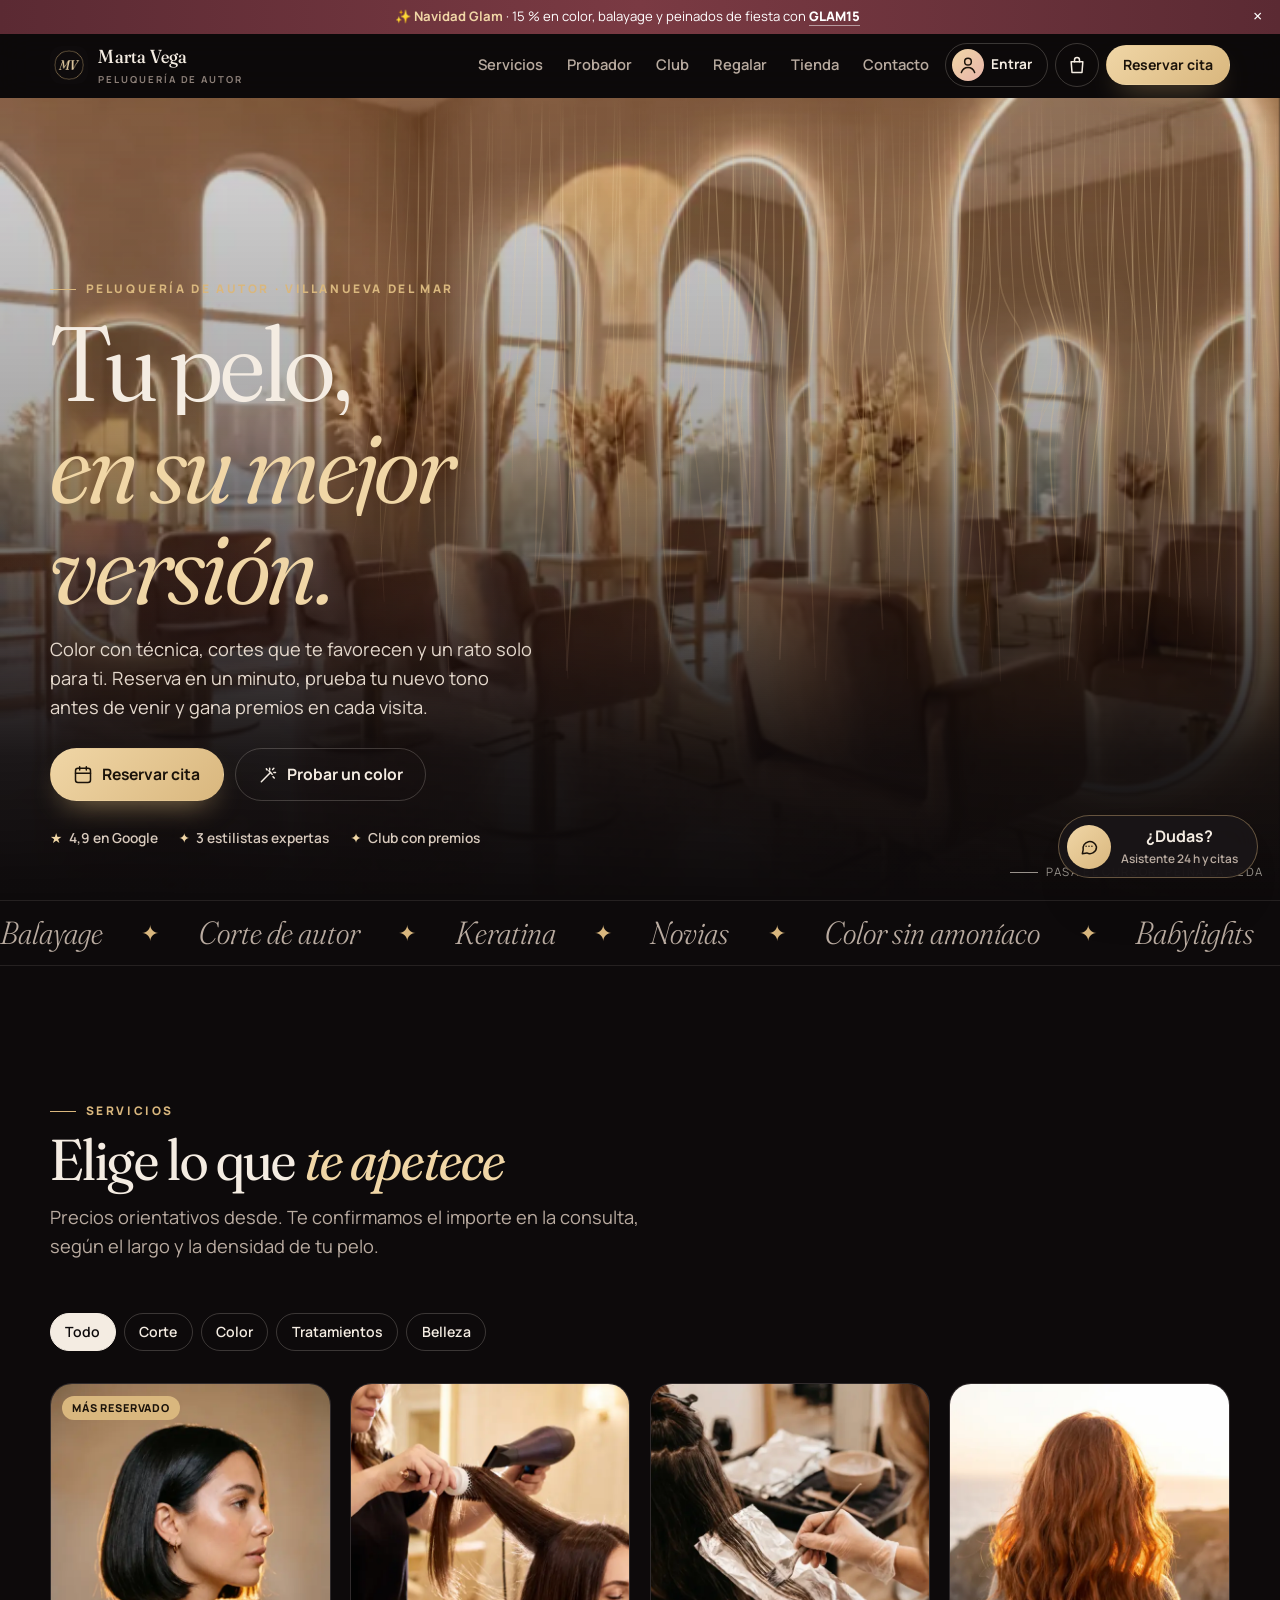
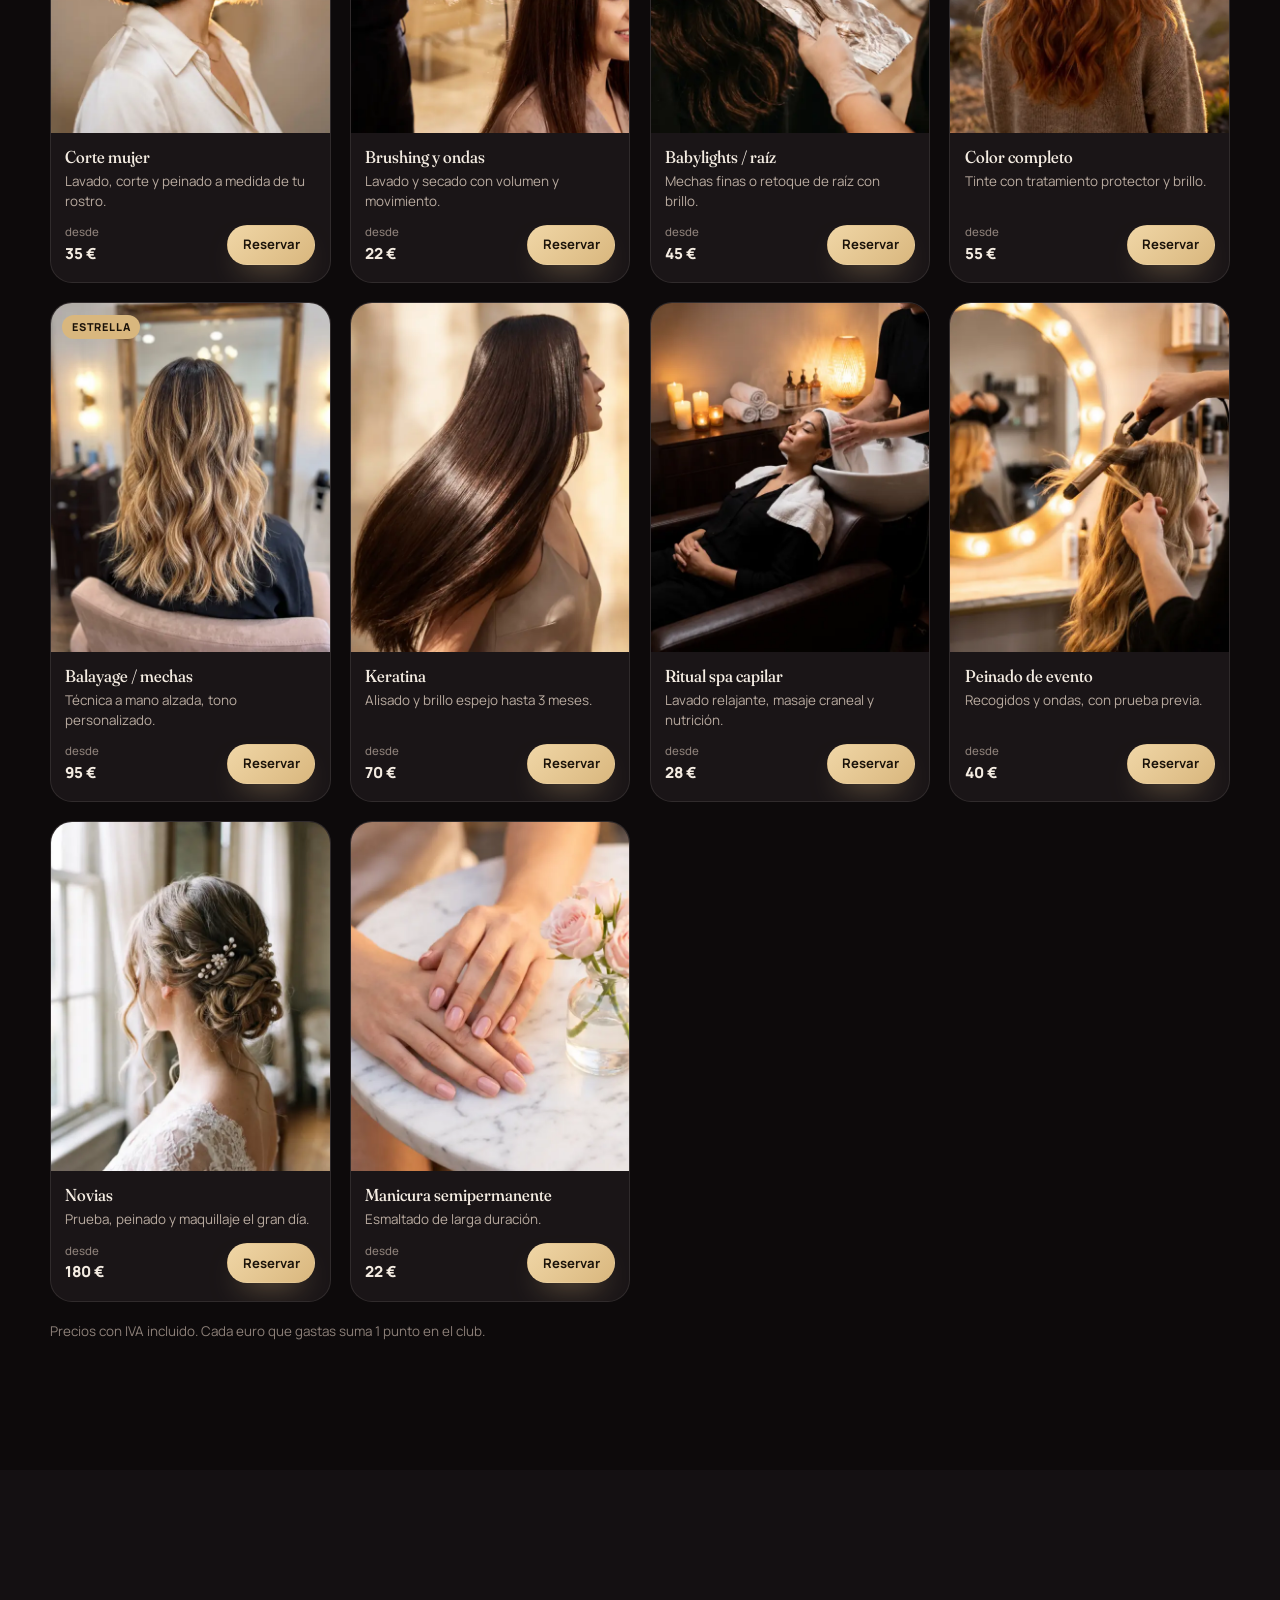
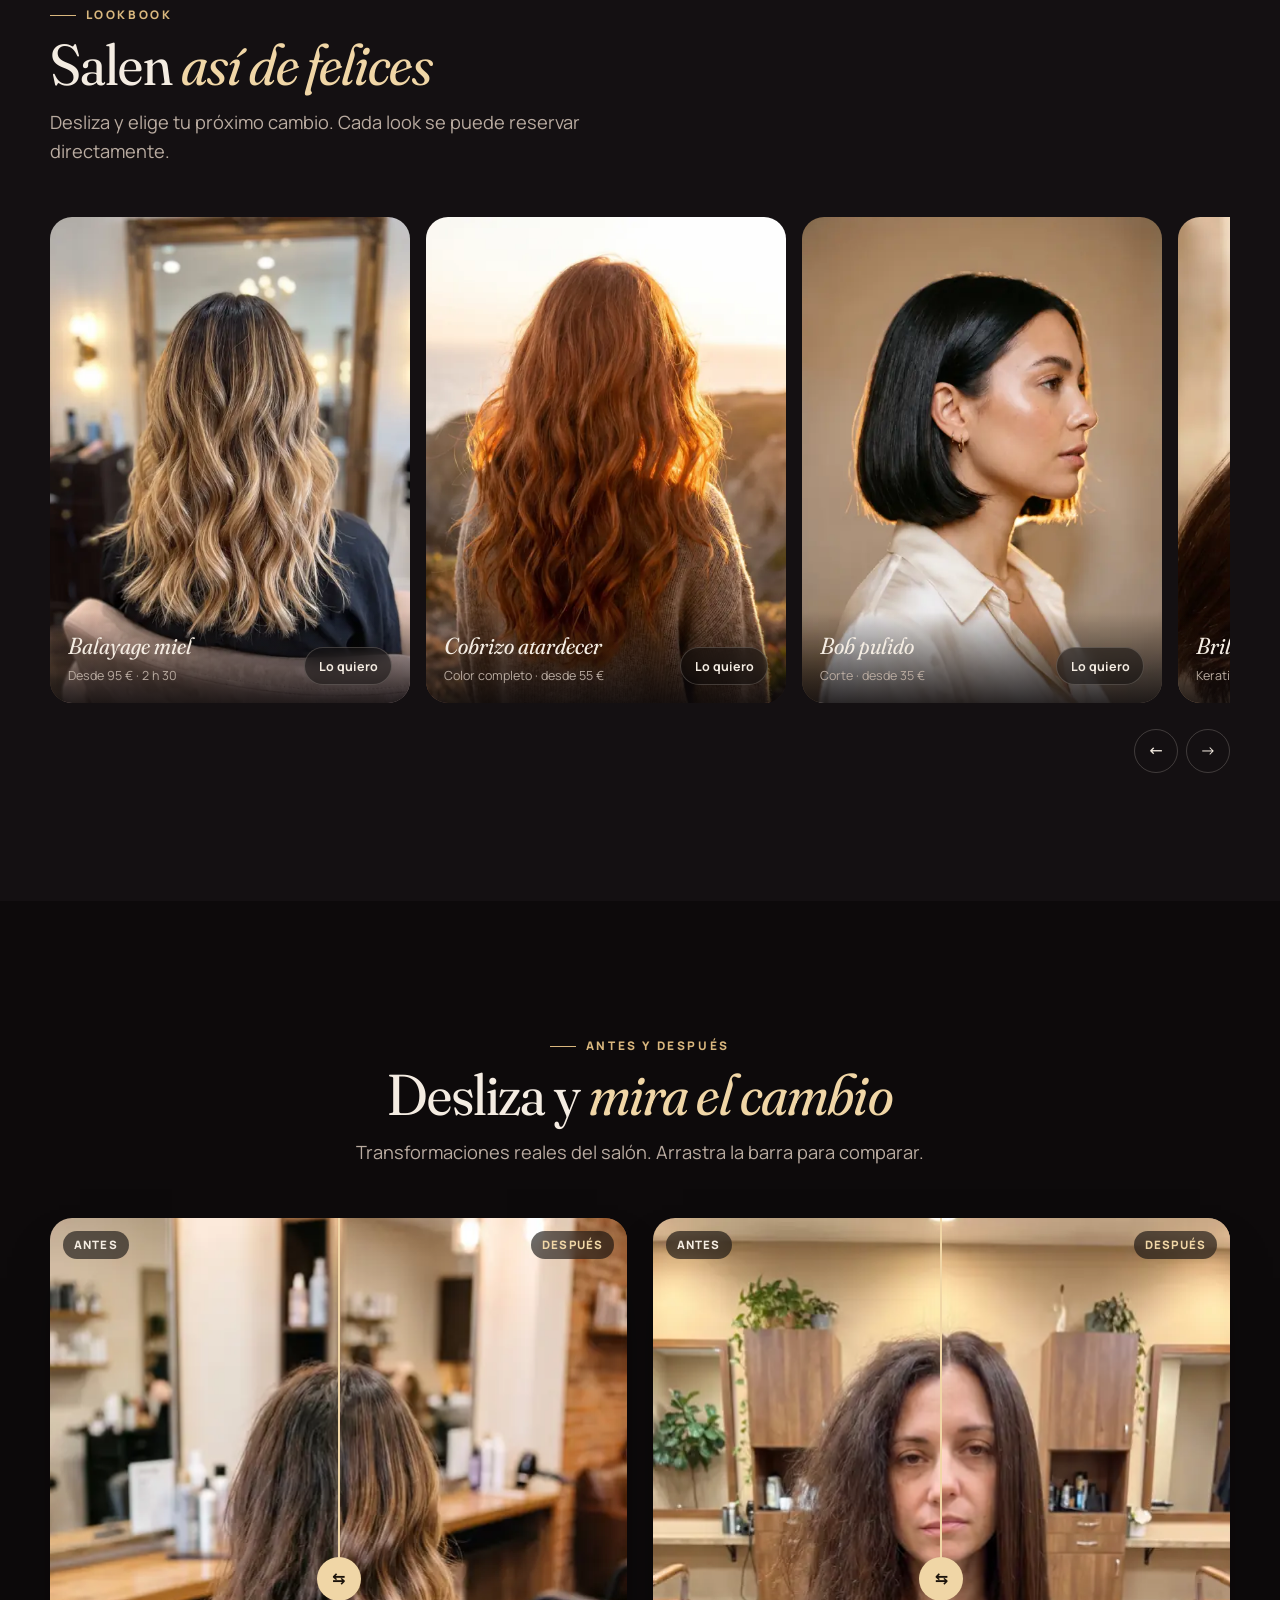
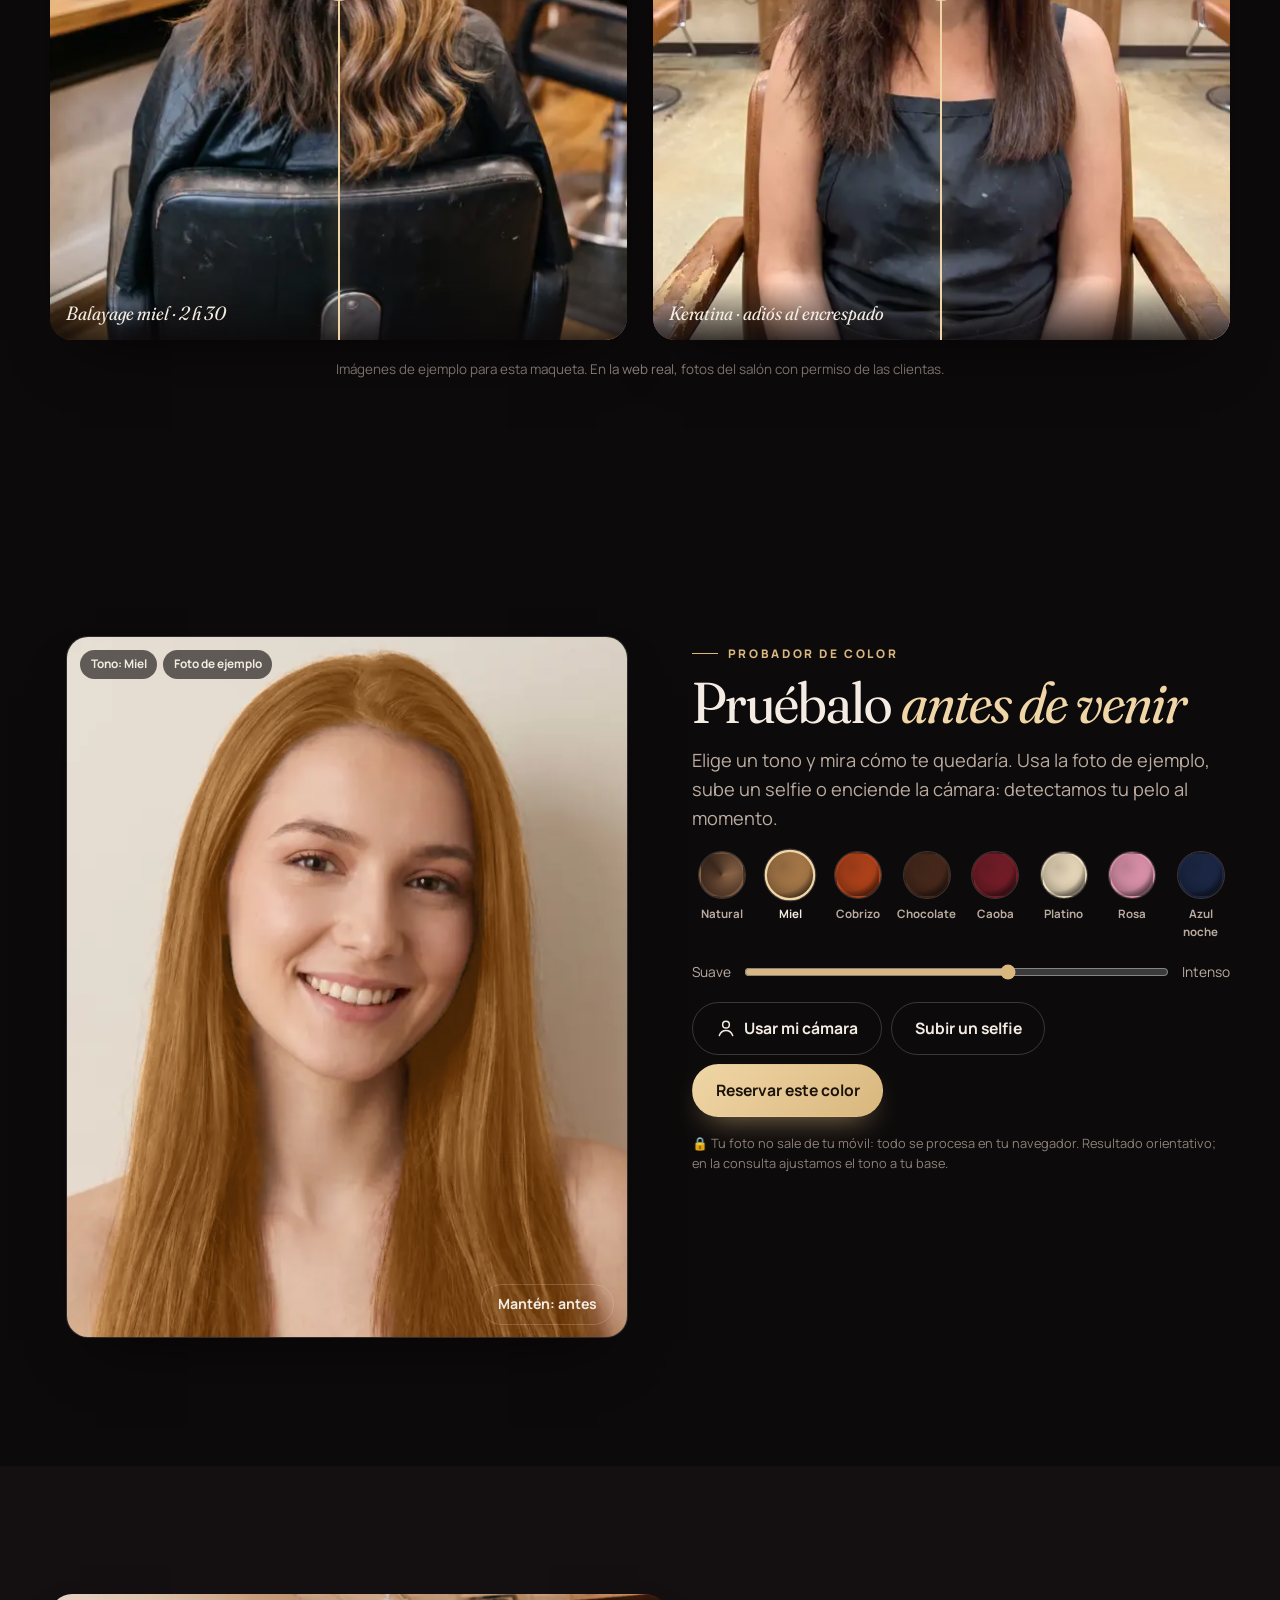
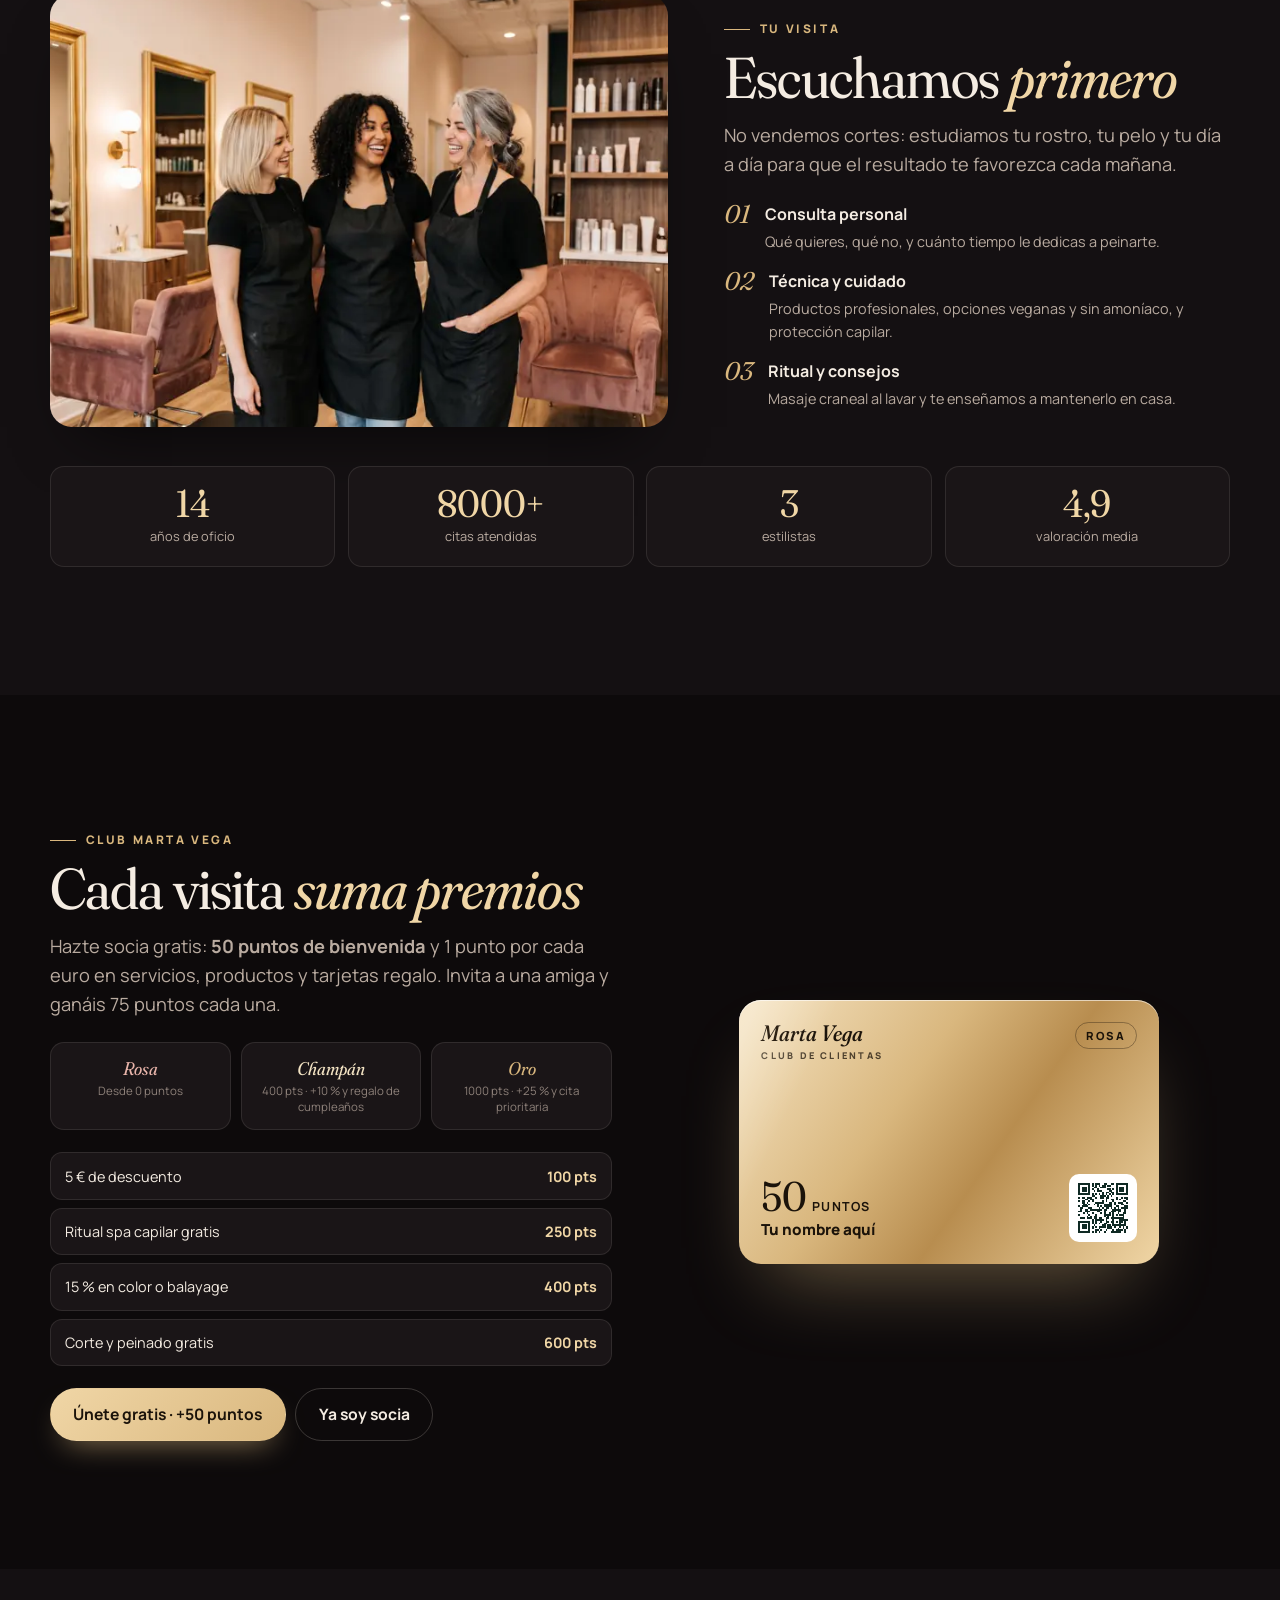
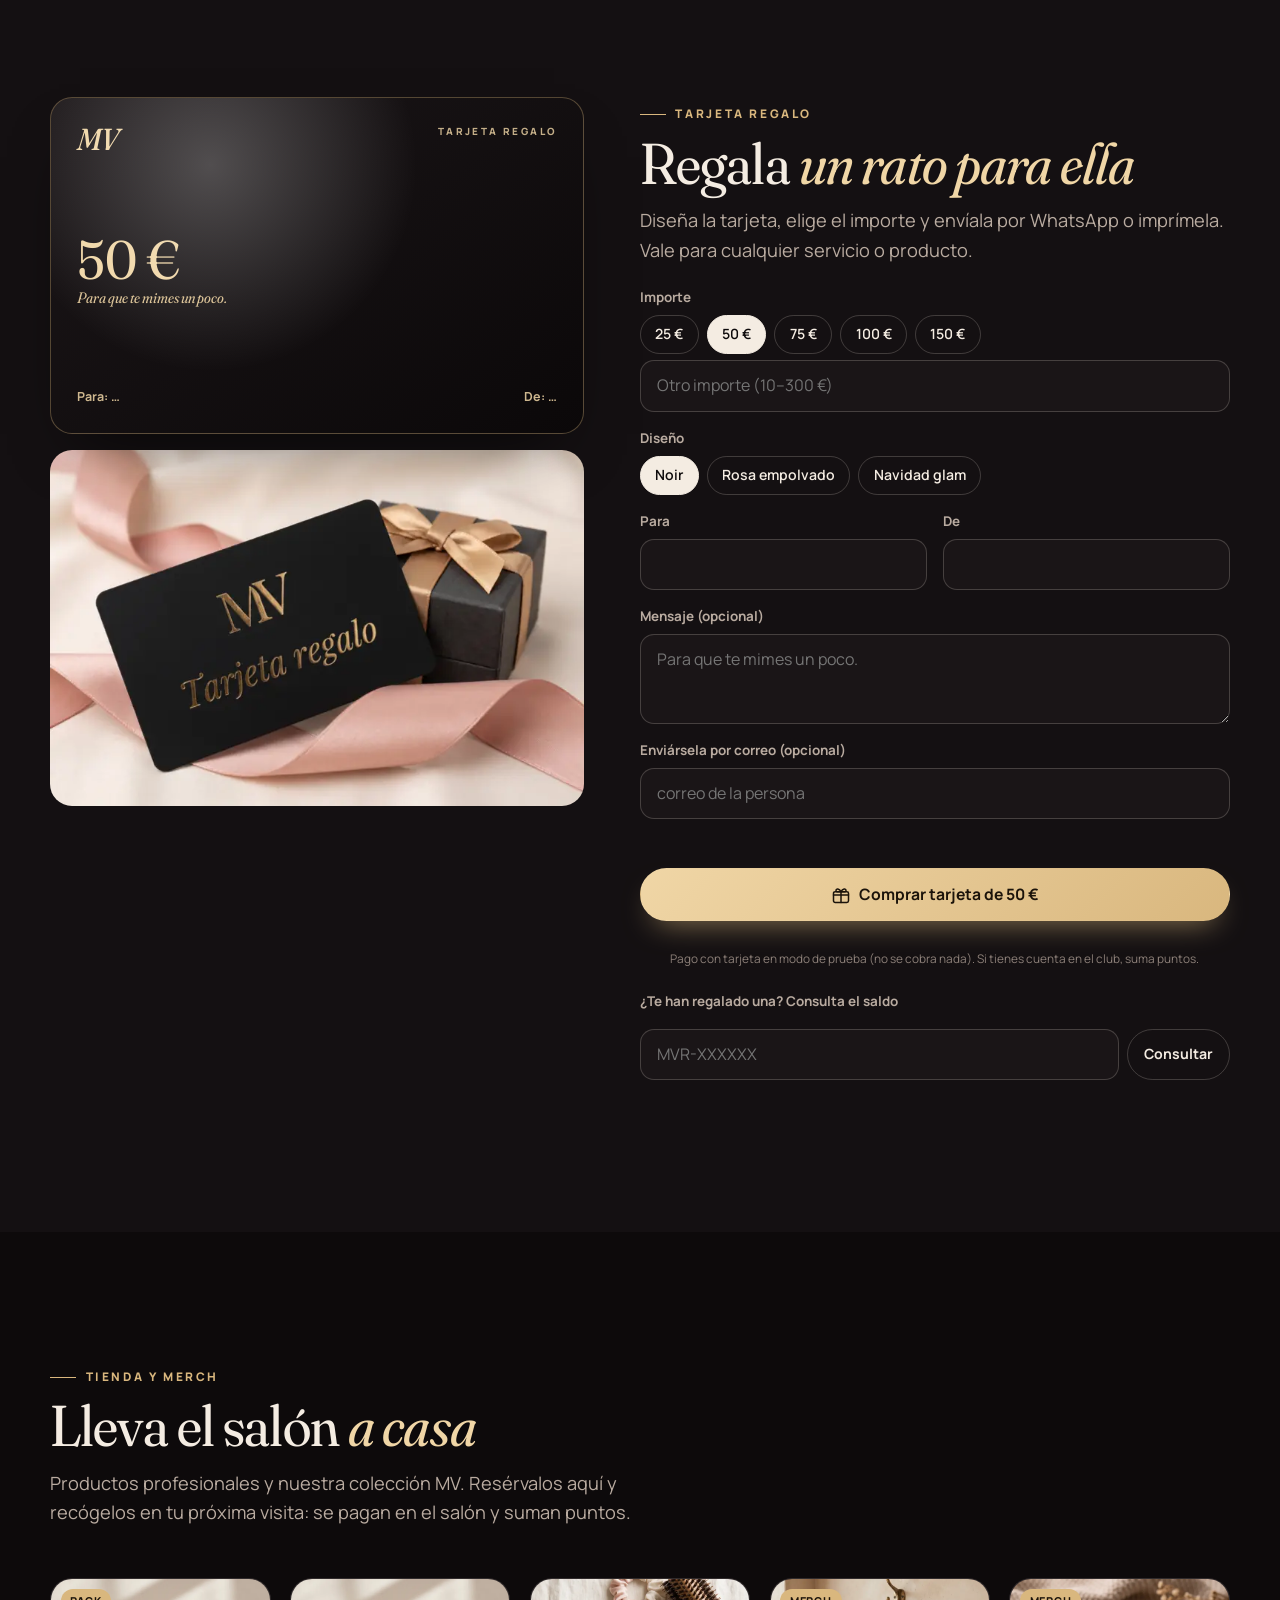
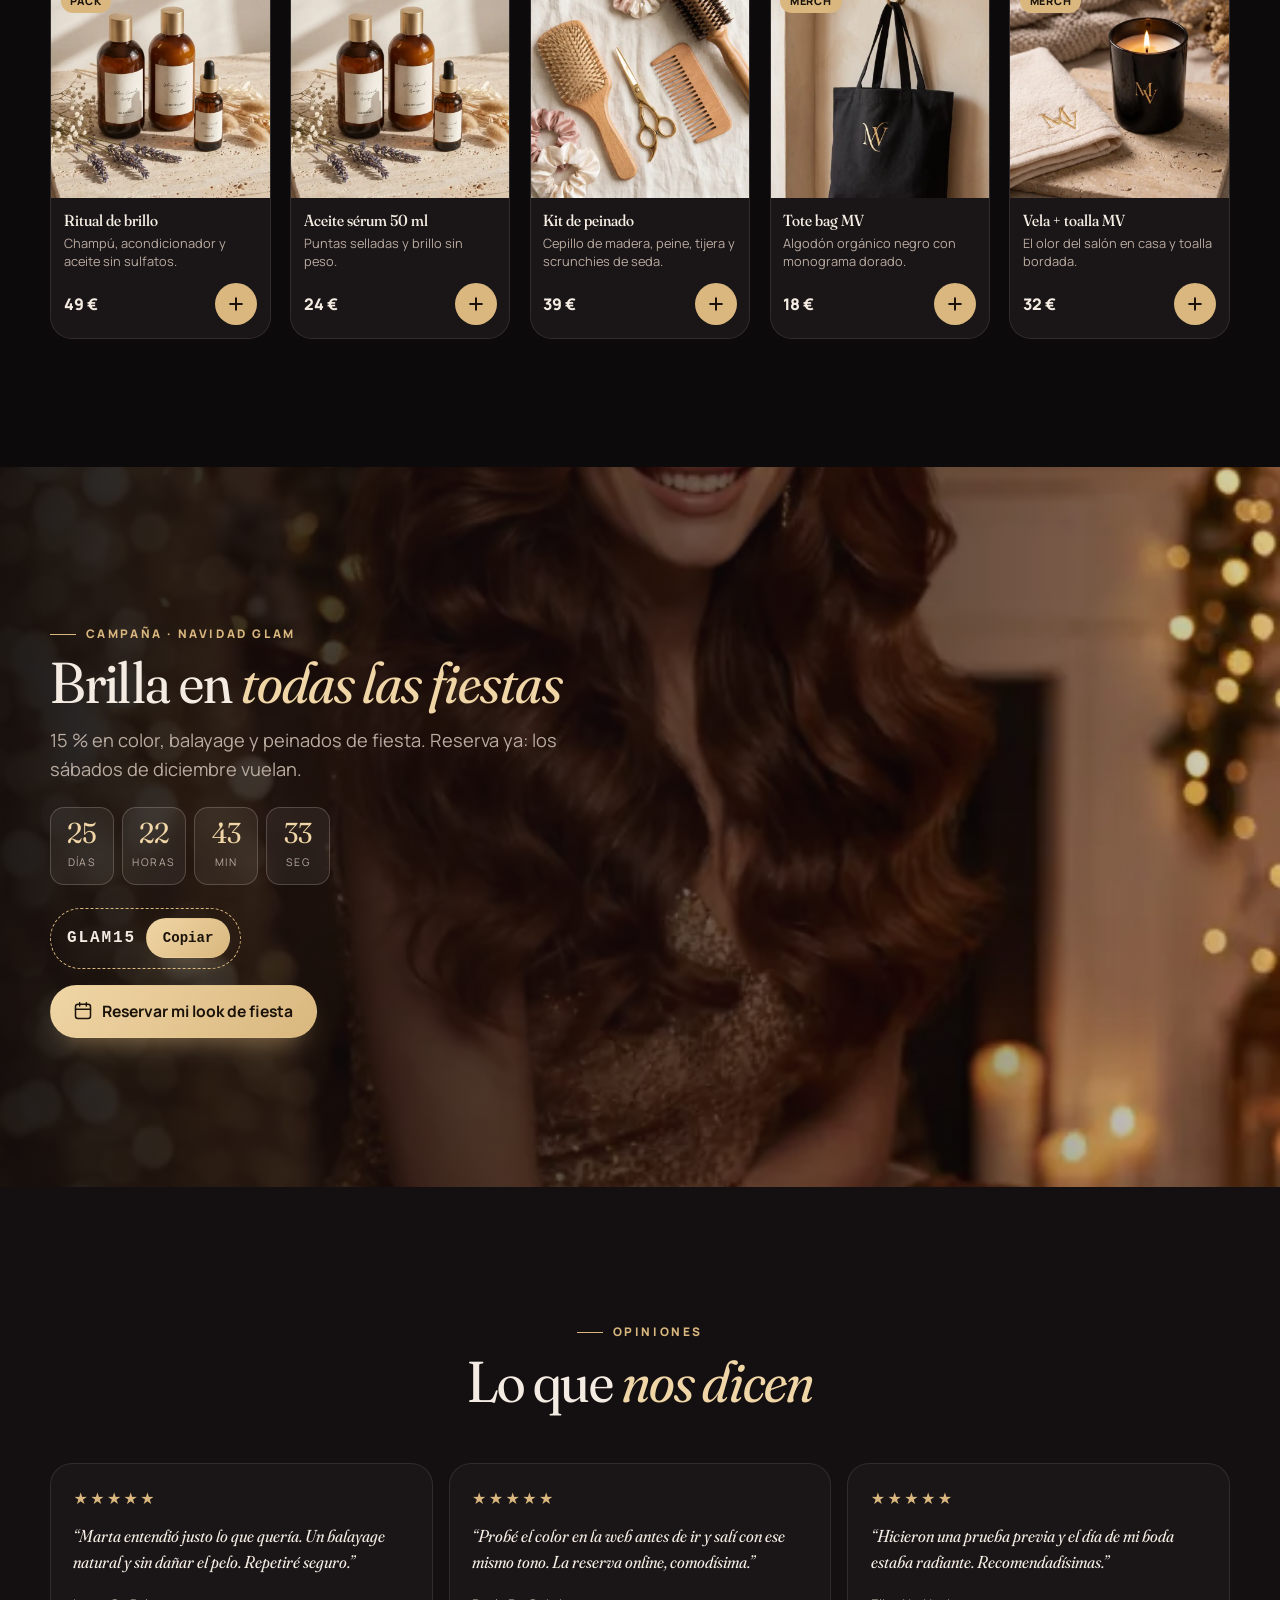
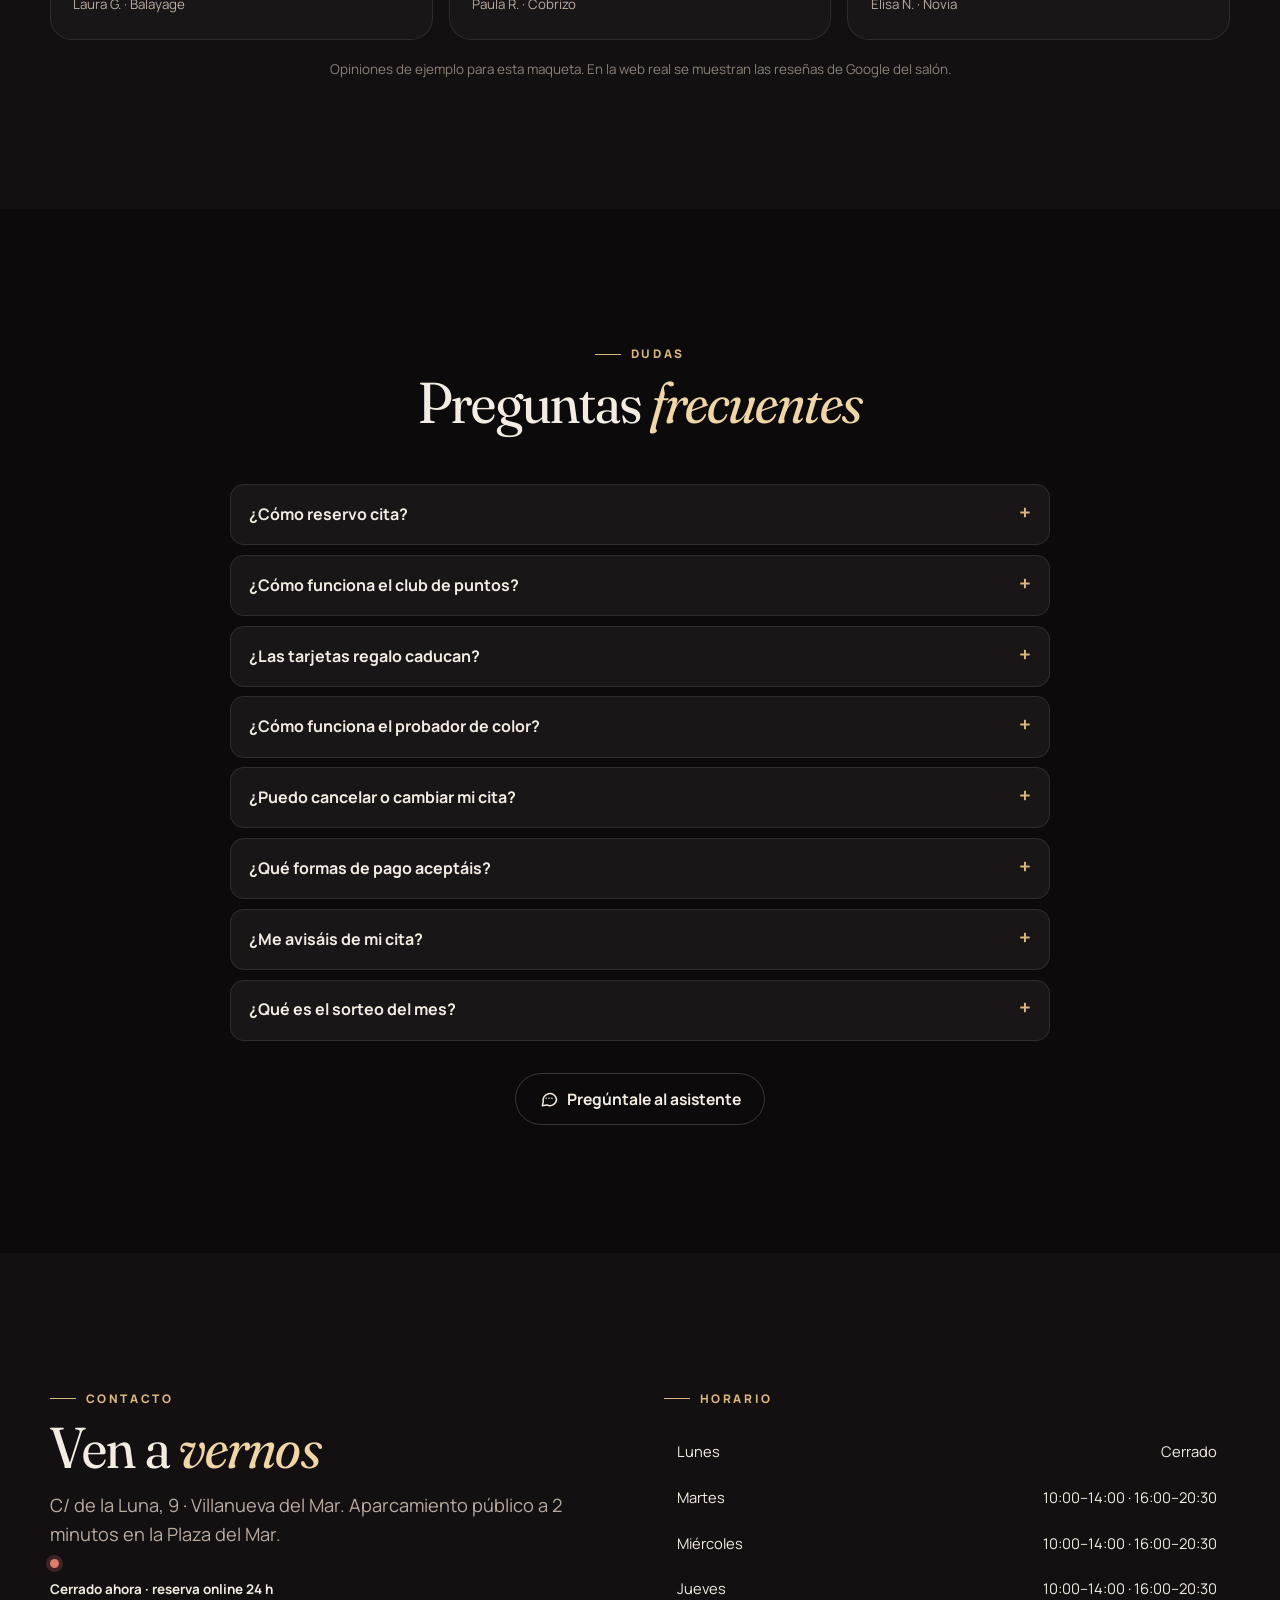
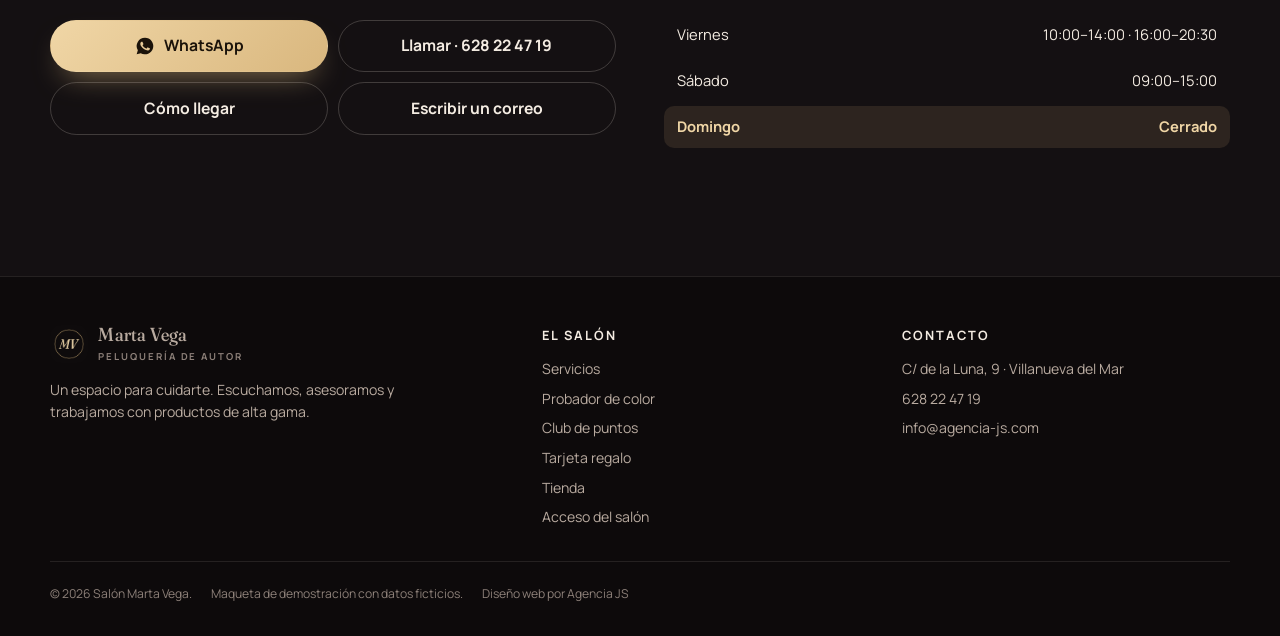
==== commit a0efa2ca: "feat(auth): add show-password eye toggle and panel recovery link Co-Authored-By: Claude Opus 5.5 <no" ====
--- a/public/index.html
+++ b/public/index.html
@@ -325,6 +325,7 @@
 
 <script src="qr.js" defer></script>
 <script src="hilos.js" defer></script>
+<script src="ojo.js" defer></script>
 <script src="app.js" defer></script>
 <script src="probador.js" defer></script>
 <script src="https://agencia-js.com/asistentes/widget.js" data-negocio="demo-peluqueria" data-boton="no" async></script>
--- a/public/styles.css
+++ b/public/styles.css
@@ -393,3 +393,9 @@
 .ba .bl.a{left:.8rem}.ba .bl.d{right:.8rem;color:var(--gold2)}
 .ba figcaption{position:absolute;left:0;right:0;bottom:0;padding:1.2rem 1rem .9rem;background:linear-gradient(transparent,rgba(13,10,11,.8));font:italic 400 1.2rem var(--serif);pointer-events:none}
 .ba::before{content:"⇆";position:absolute;z-index:2;top:50%;left:var(--p);transform:translate(-50%,-50%);width:44px;height:44px;border-radius:50%;display:grid;place-items:center;background:var(--gold2);color:var(--on-gold);font-weight:800;box-shadow:var(--shadow);pointer-events:none}
+/* Ver/ocultar contraseña (ojo.js) */
+.pw-caja{position:relative;display:block}
+.pw-caja .inp{padding-right:3.2rem}
+.pw-ojo{position:absolute;right:4px;top:50%;transform:translateY(-50%);width:44px;height:44px;display:grid;place-items:center;border:0;background:none;color:var(--mute);border-radius:10px;cursor:pointer}
+.pw-ojo:hover{color:var(--gold2)}
+.pw-ojo:focus-visible{outline:2px solid var(--gold);outline-offset:-2px}
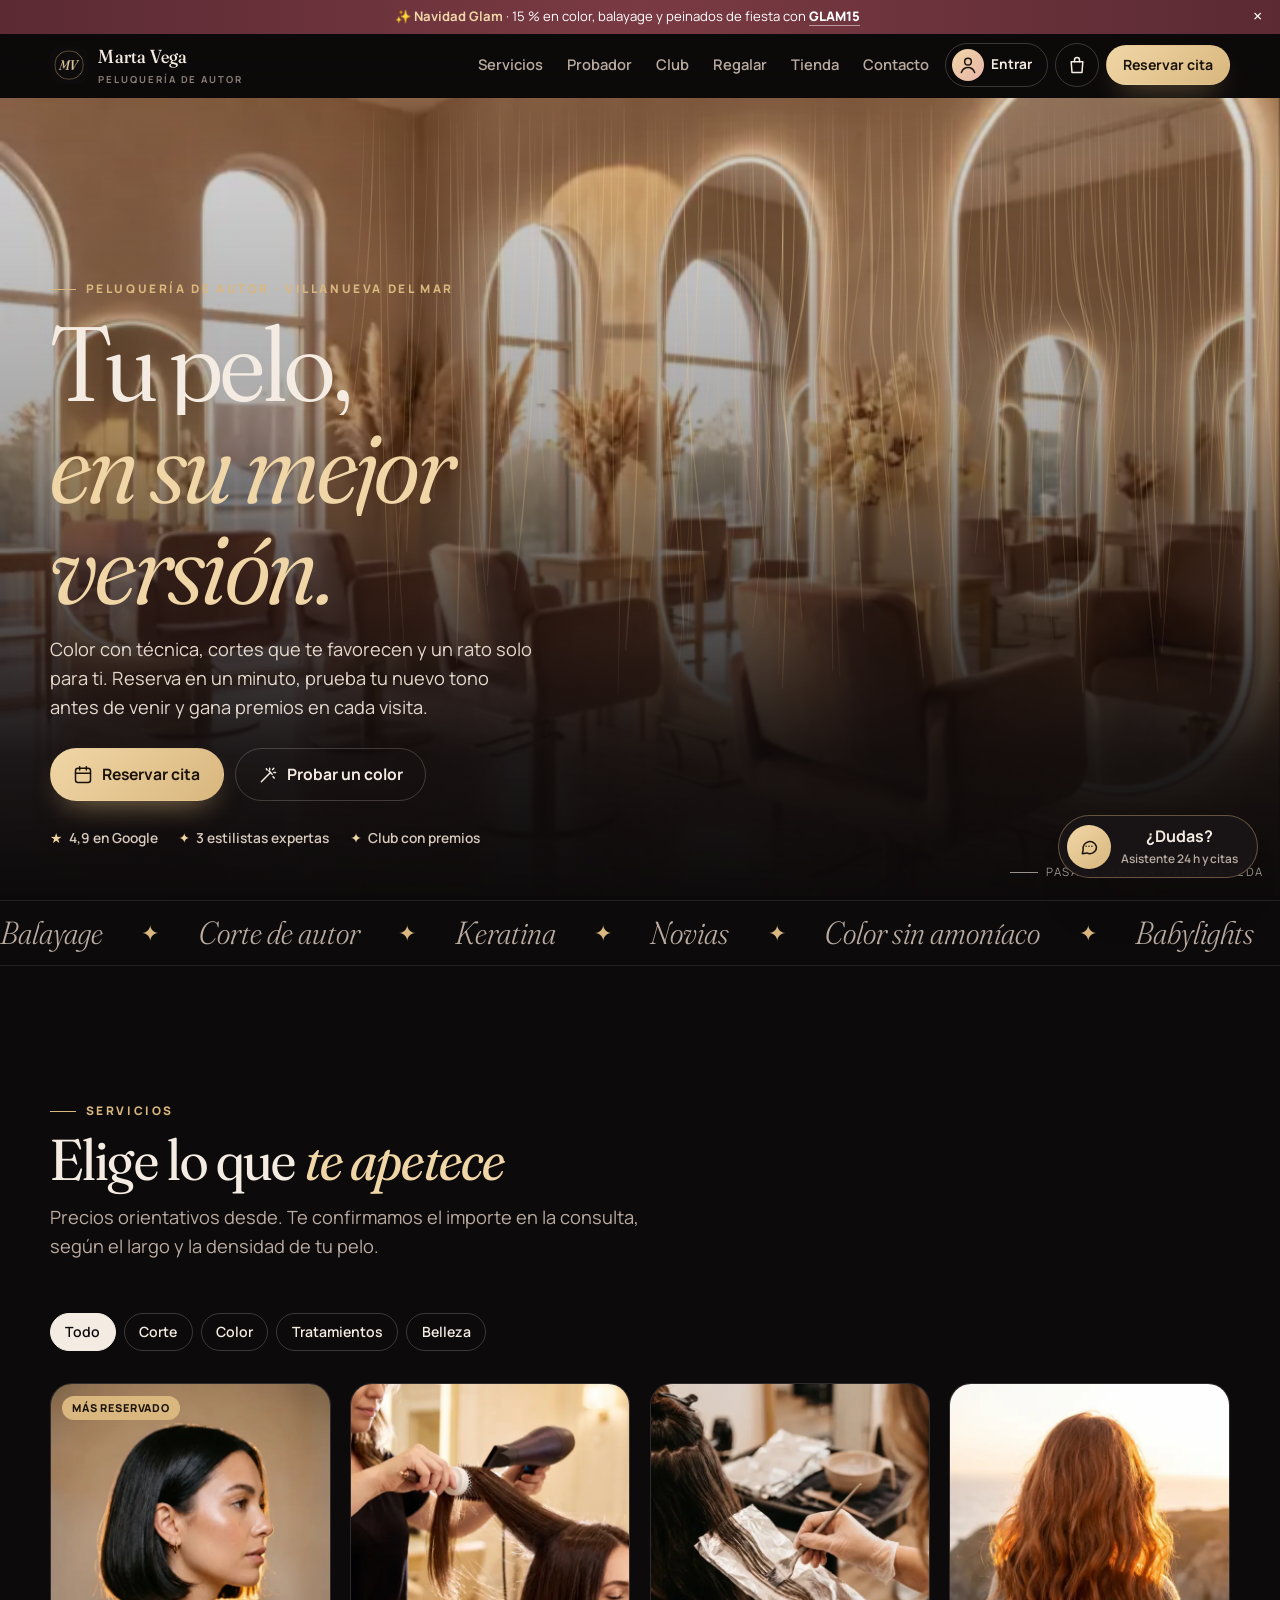
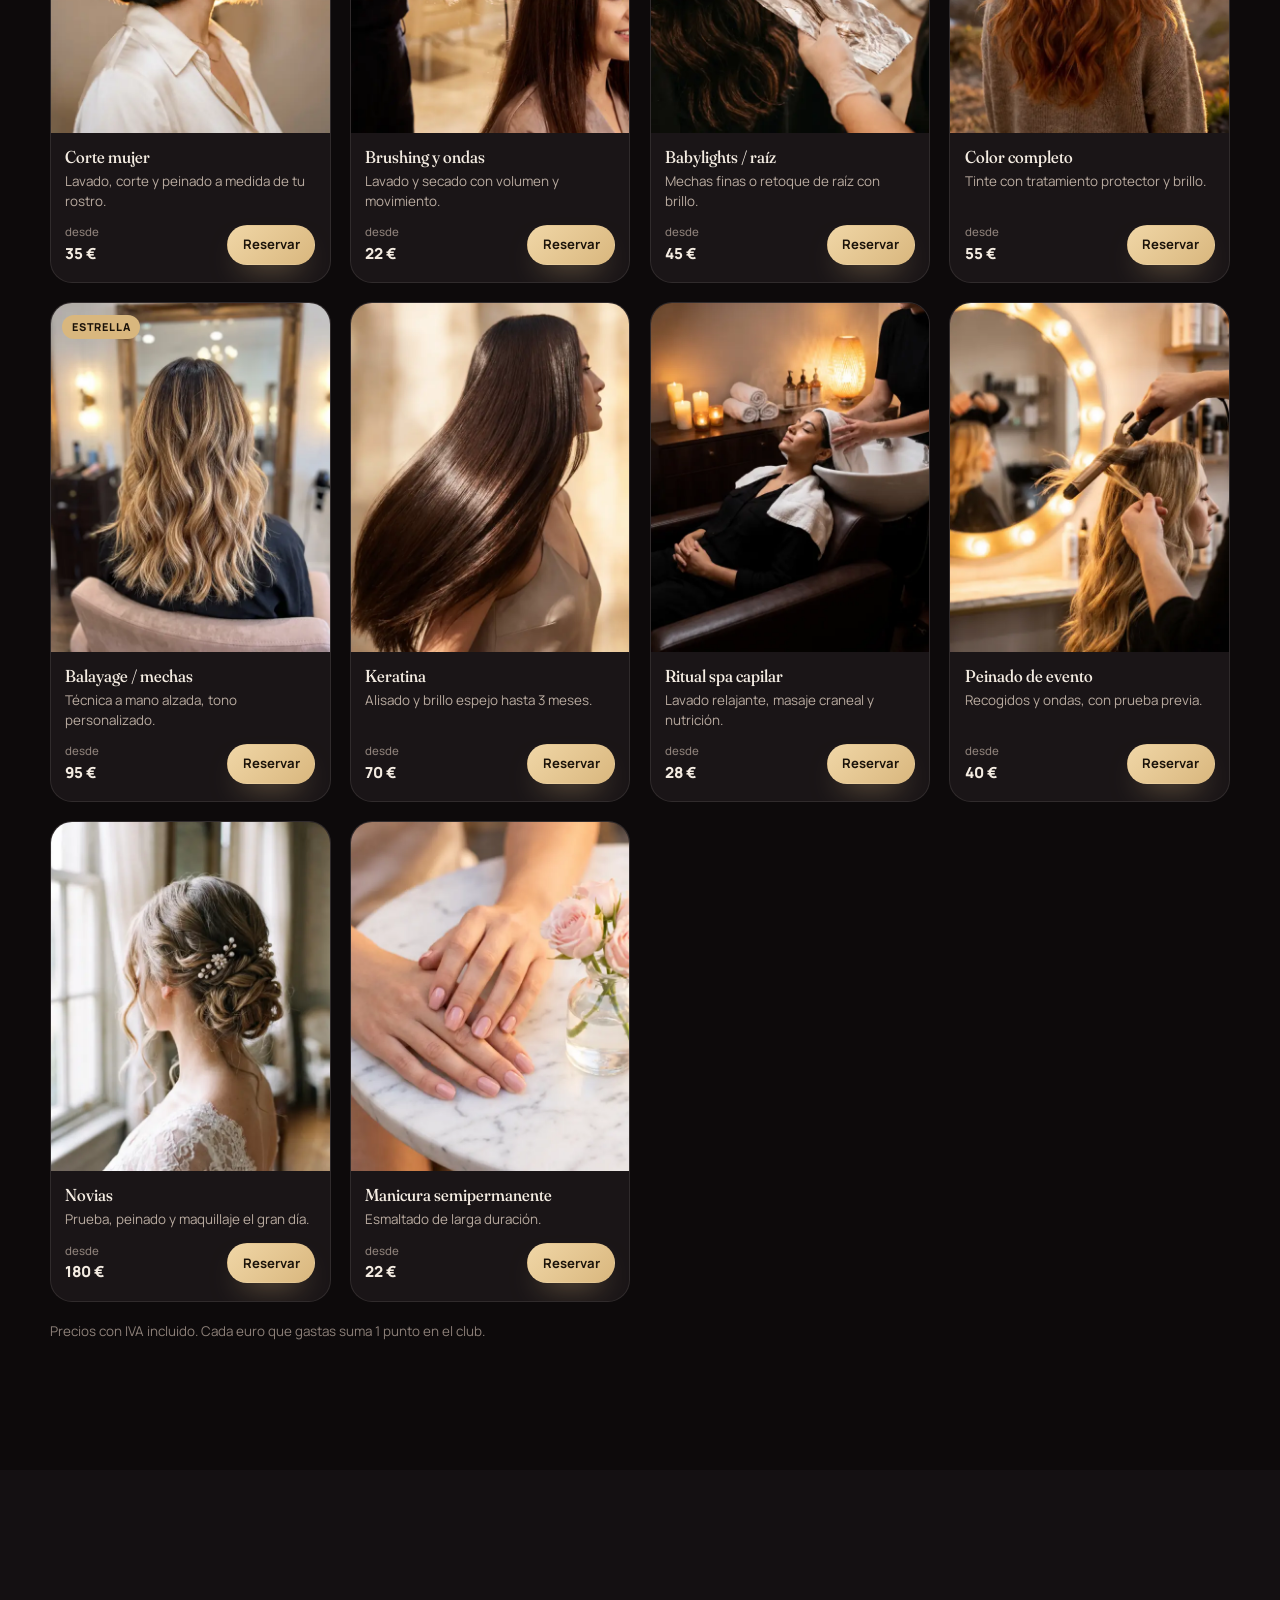
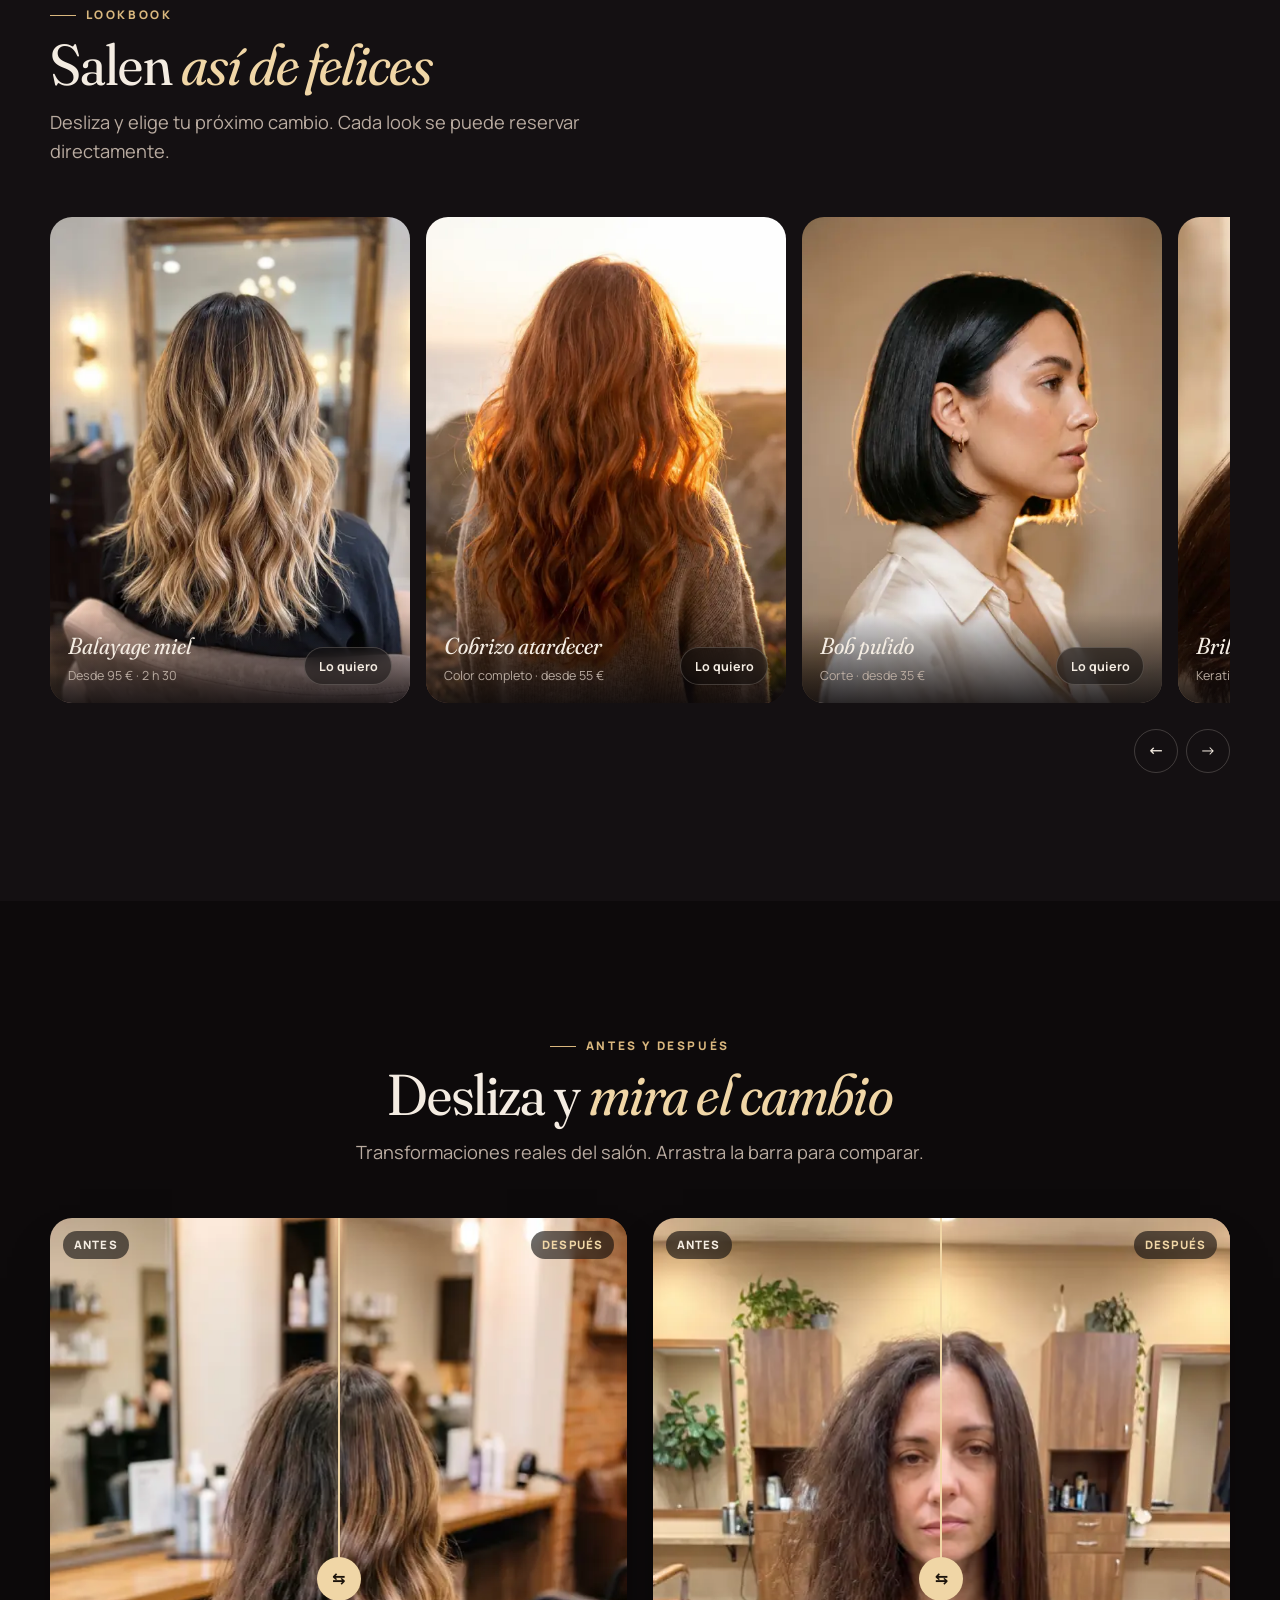
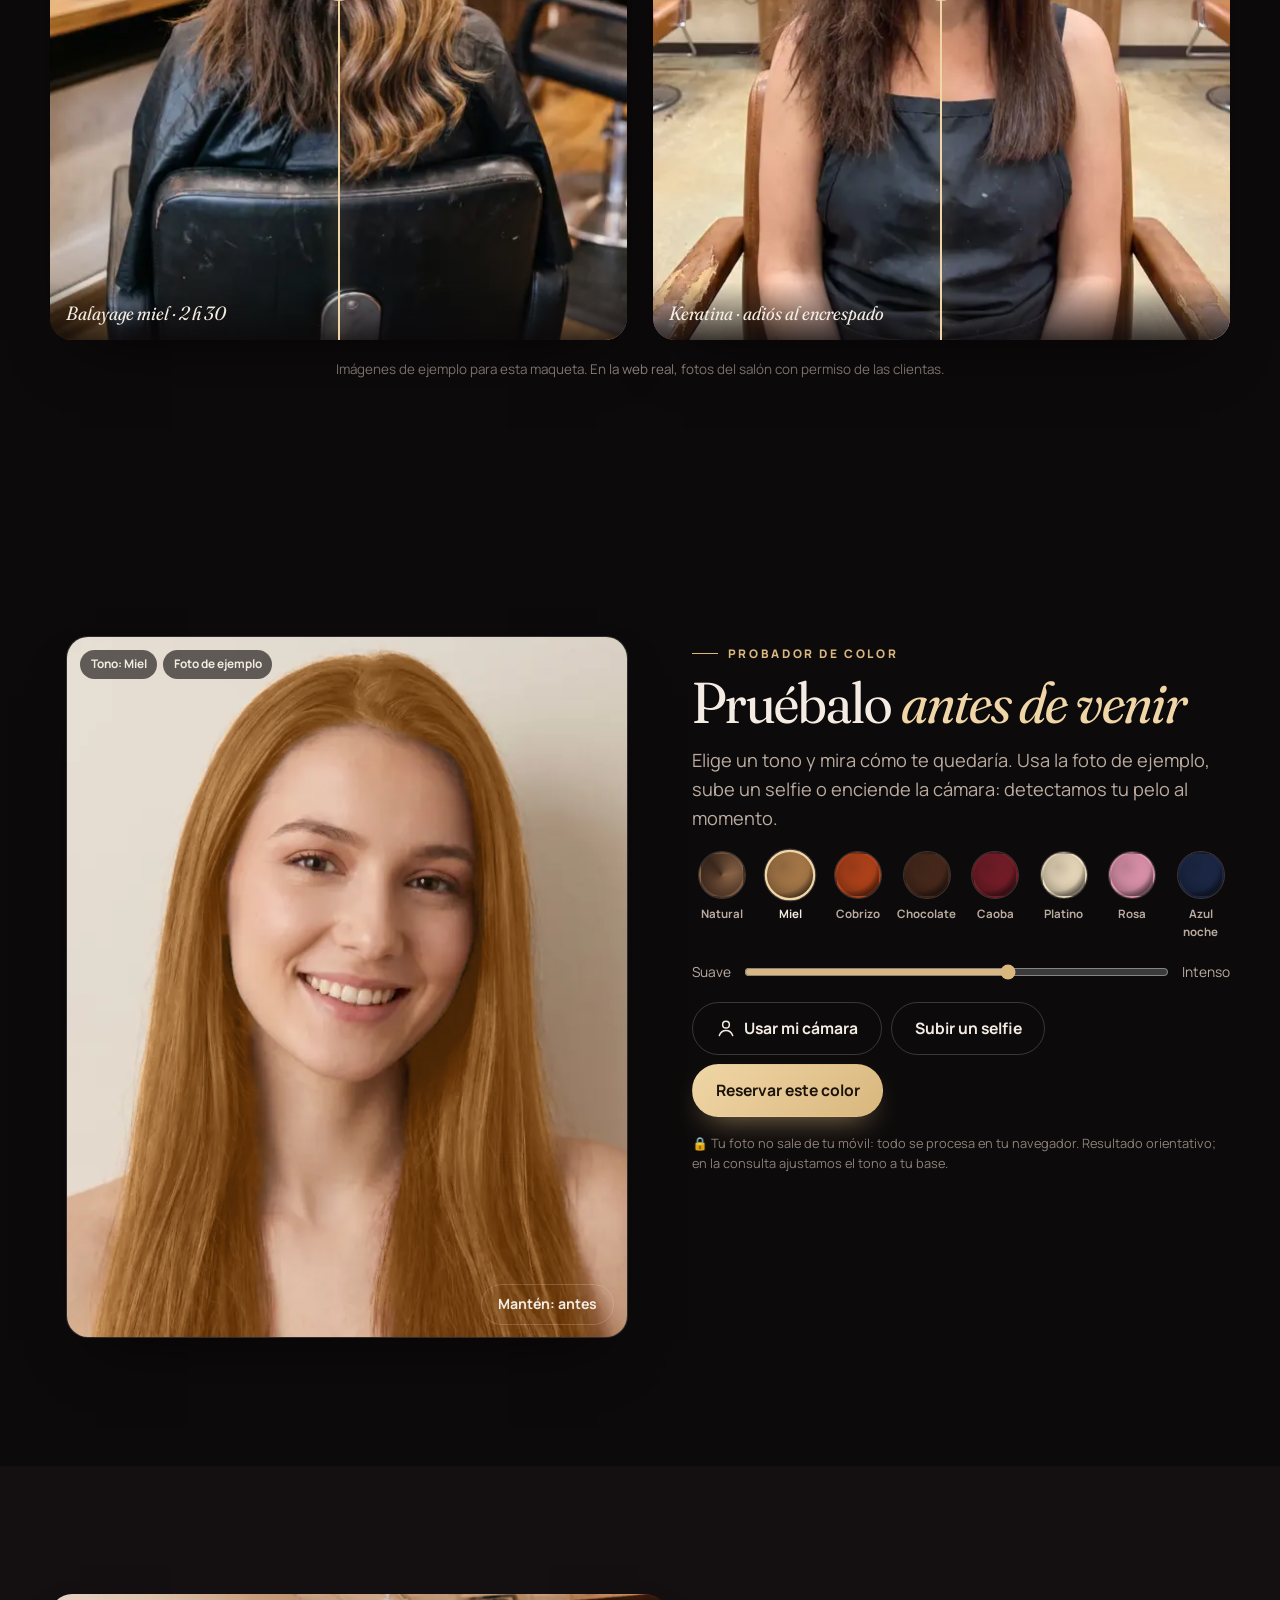
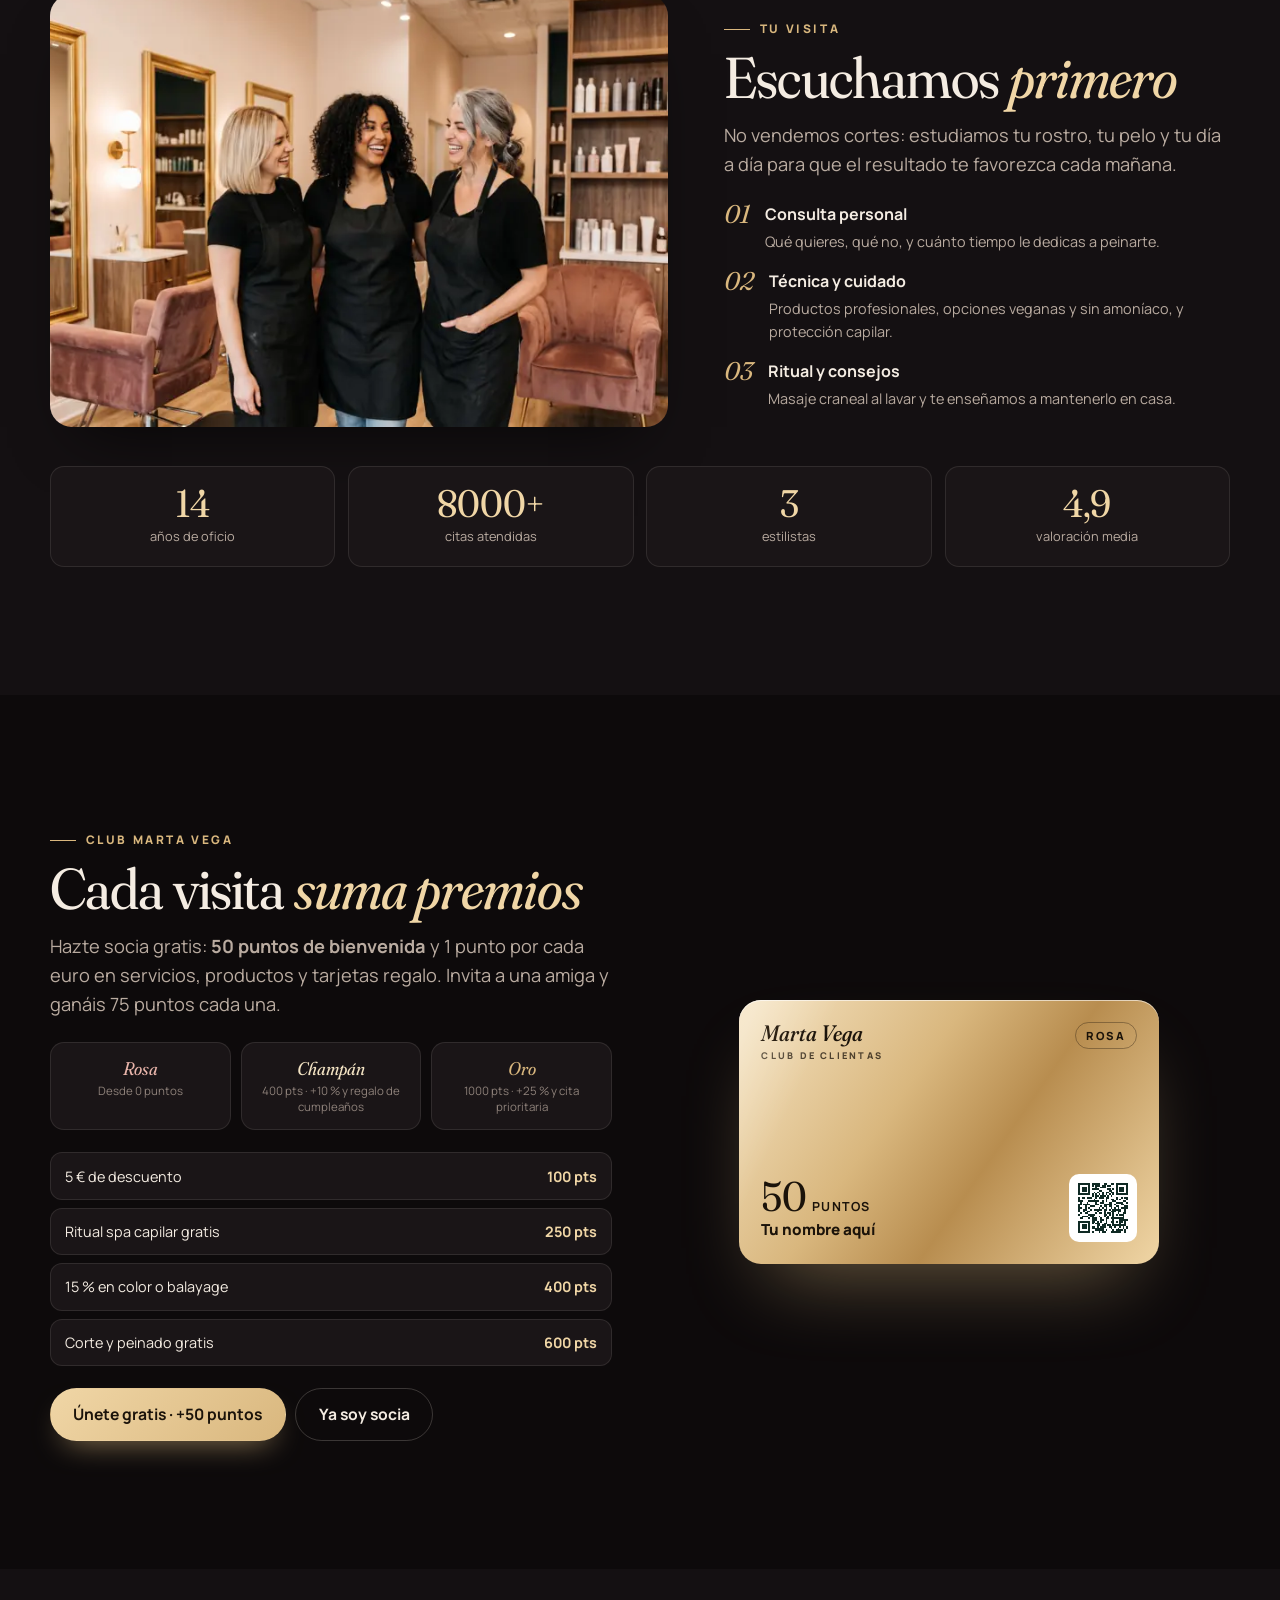
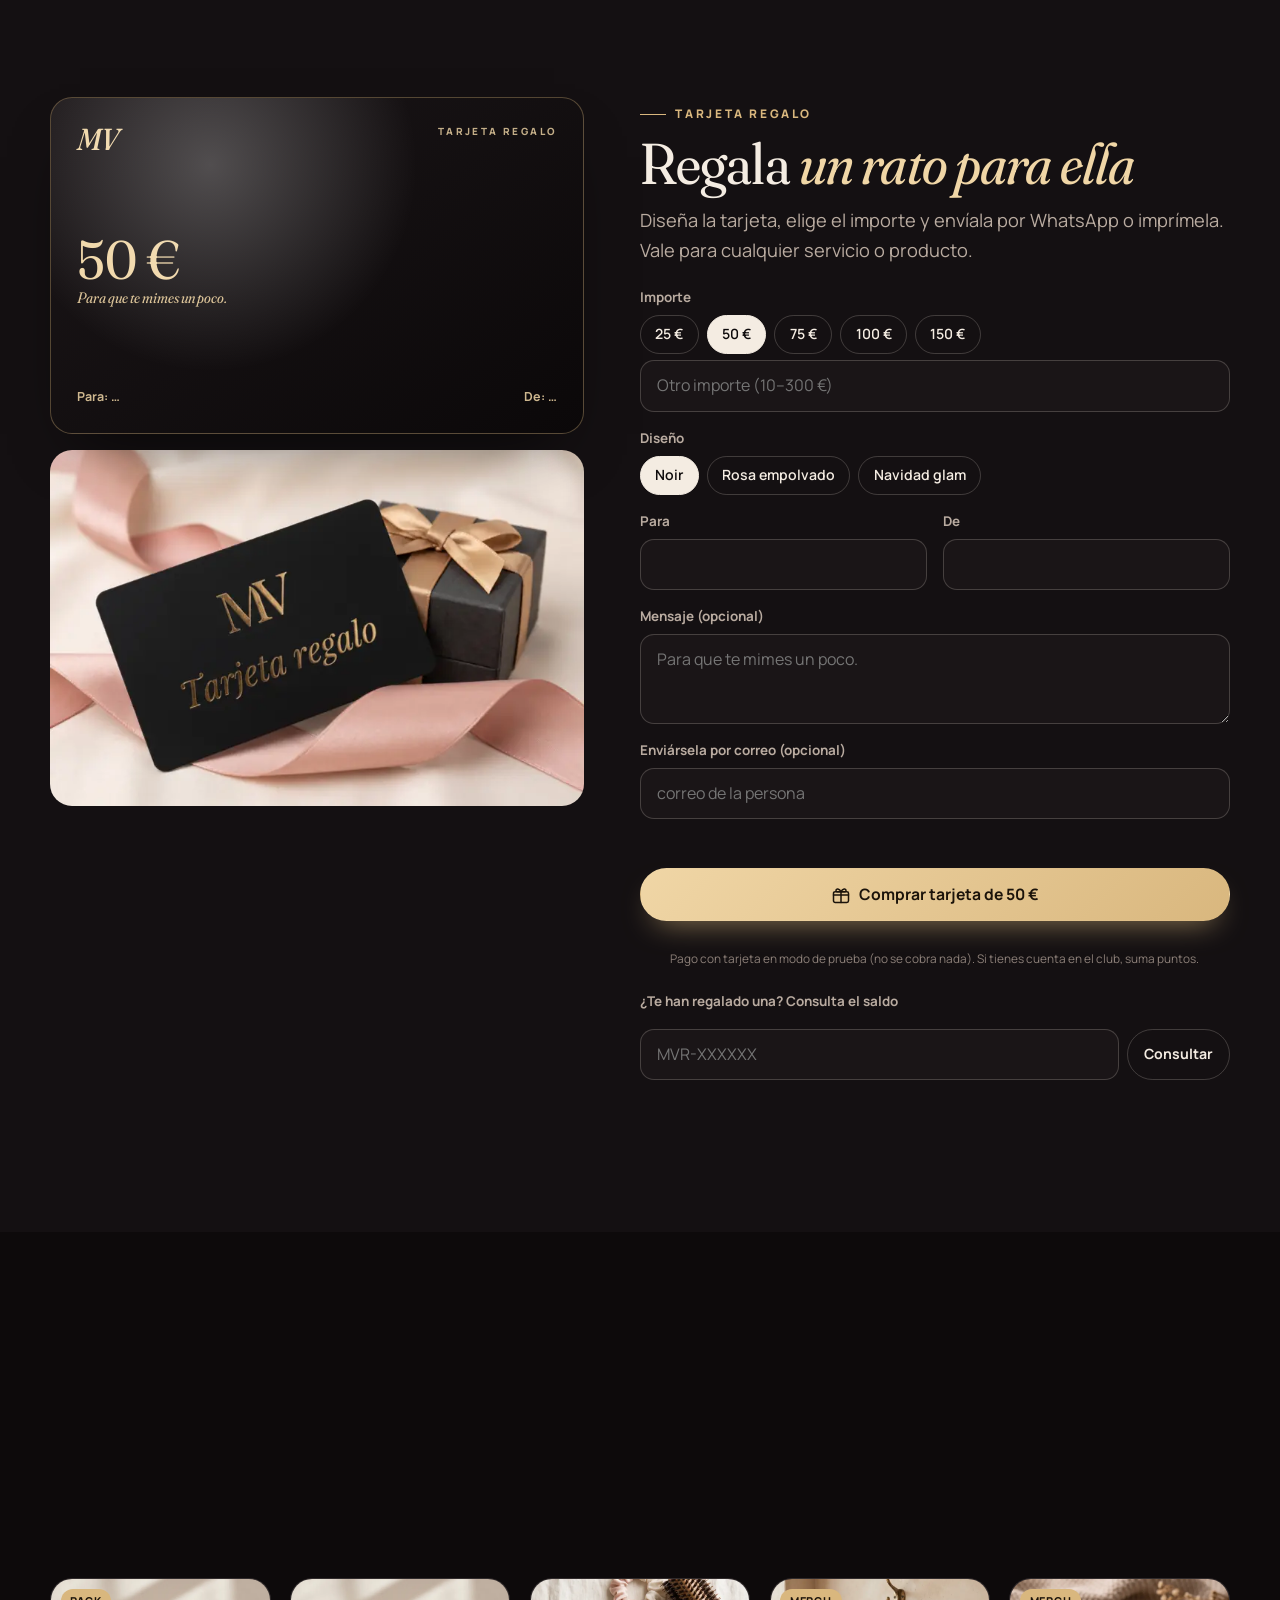
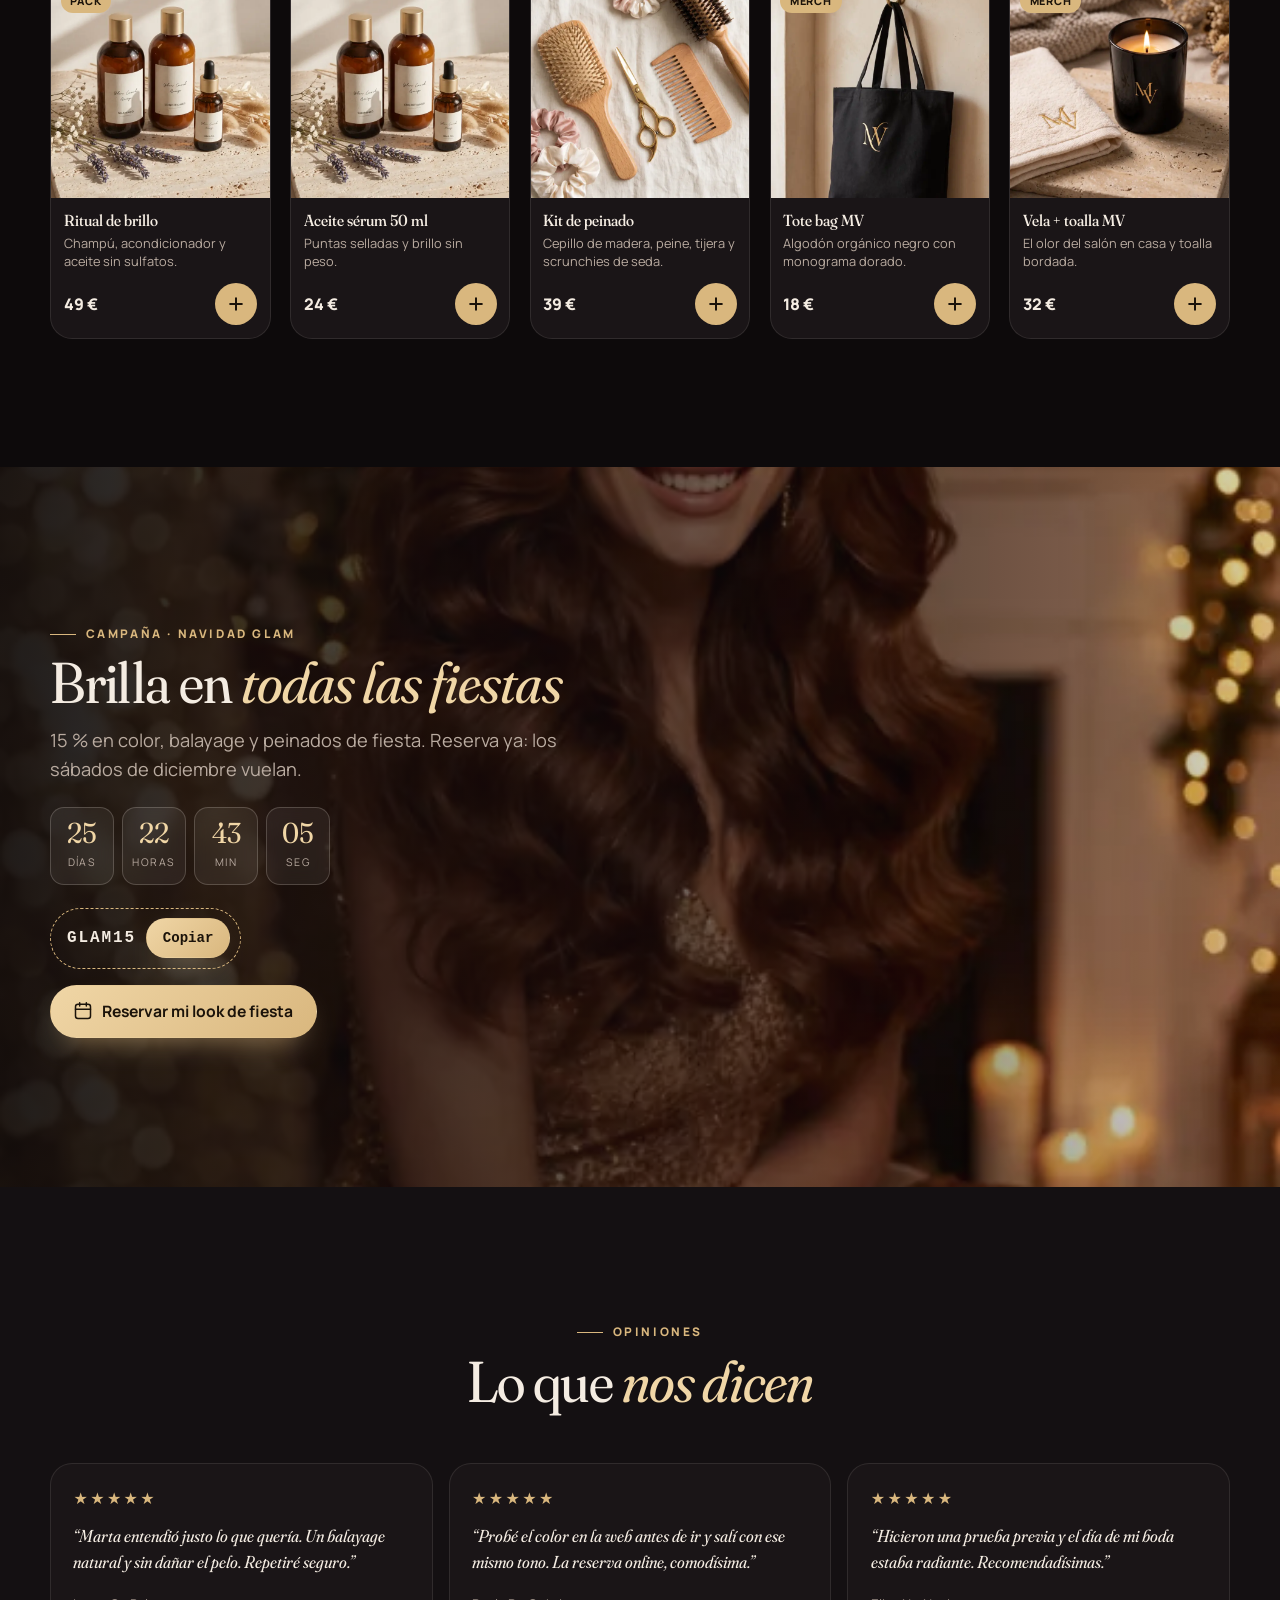
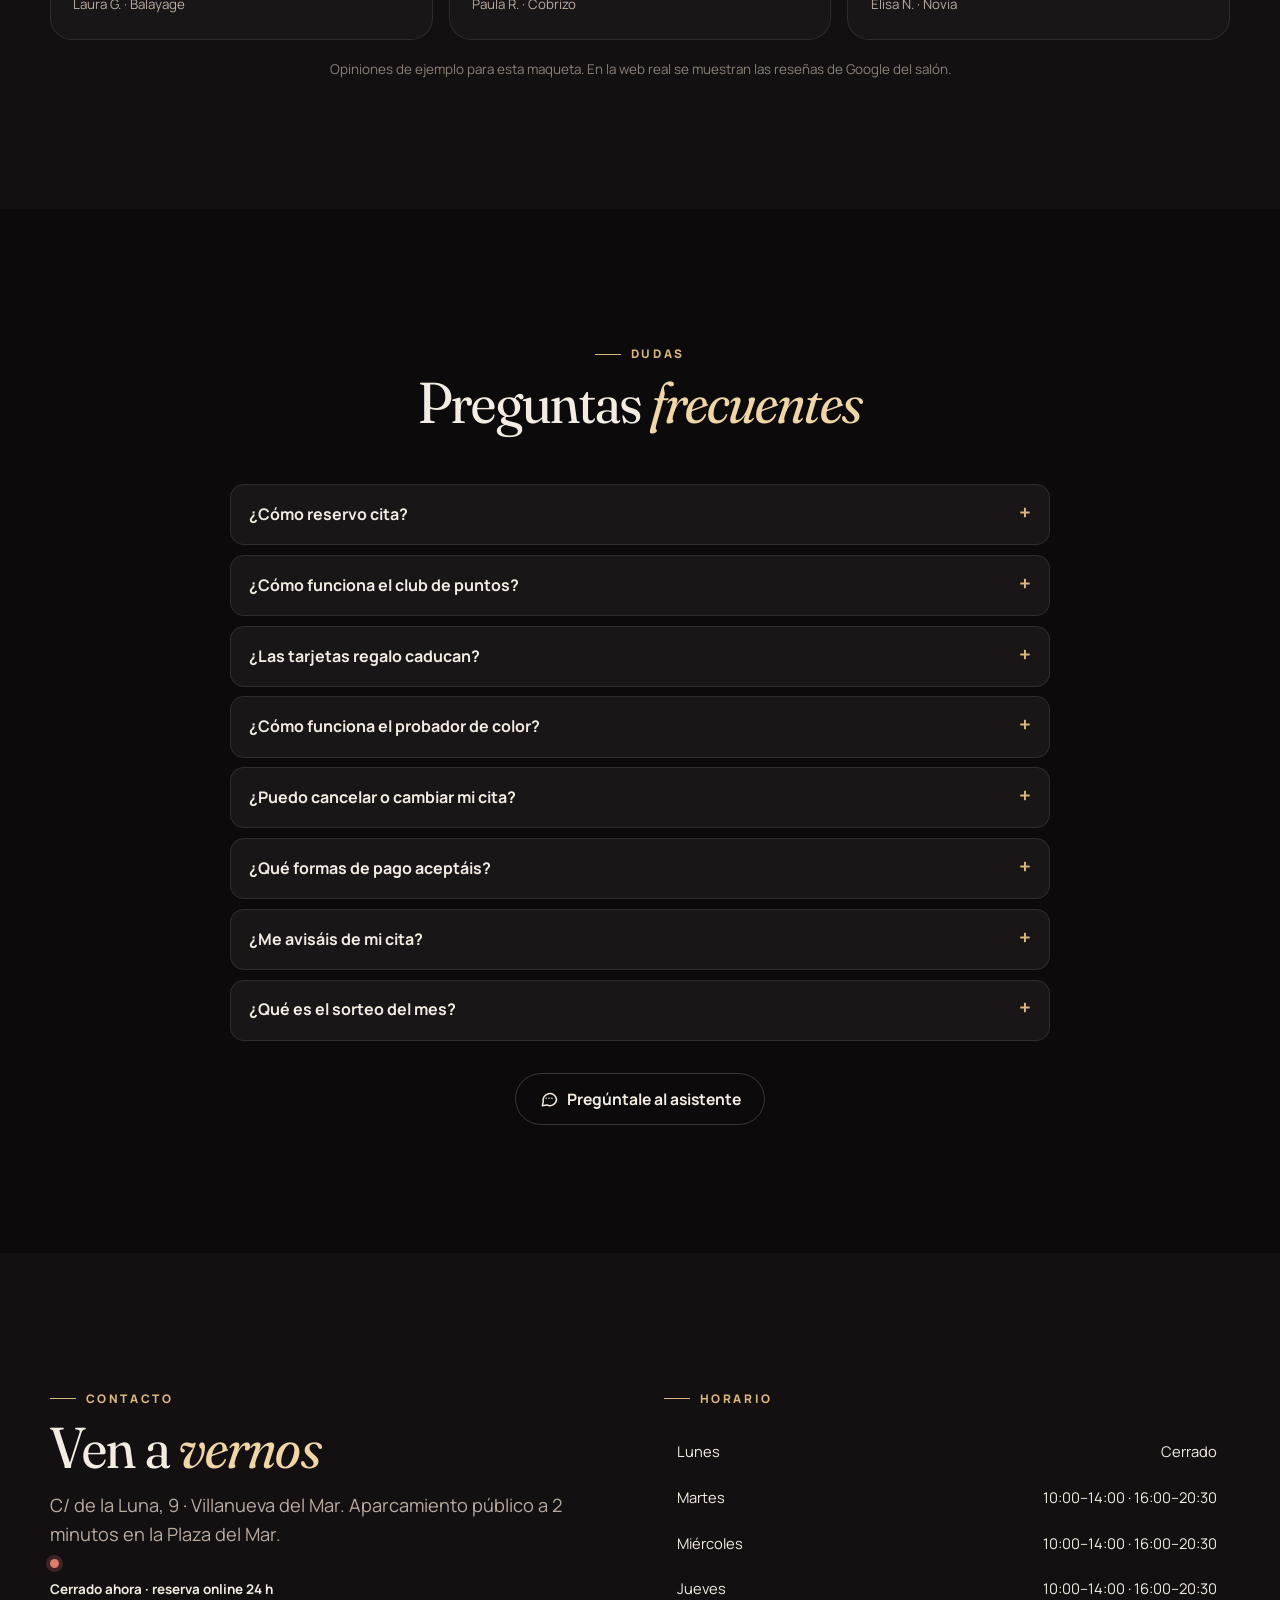
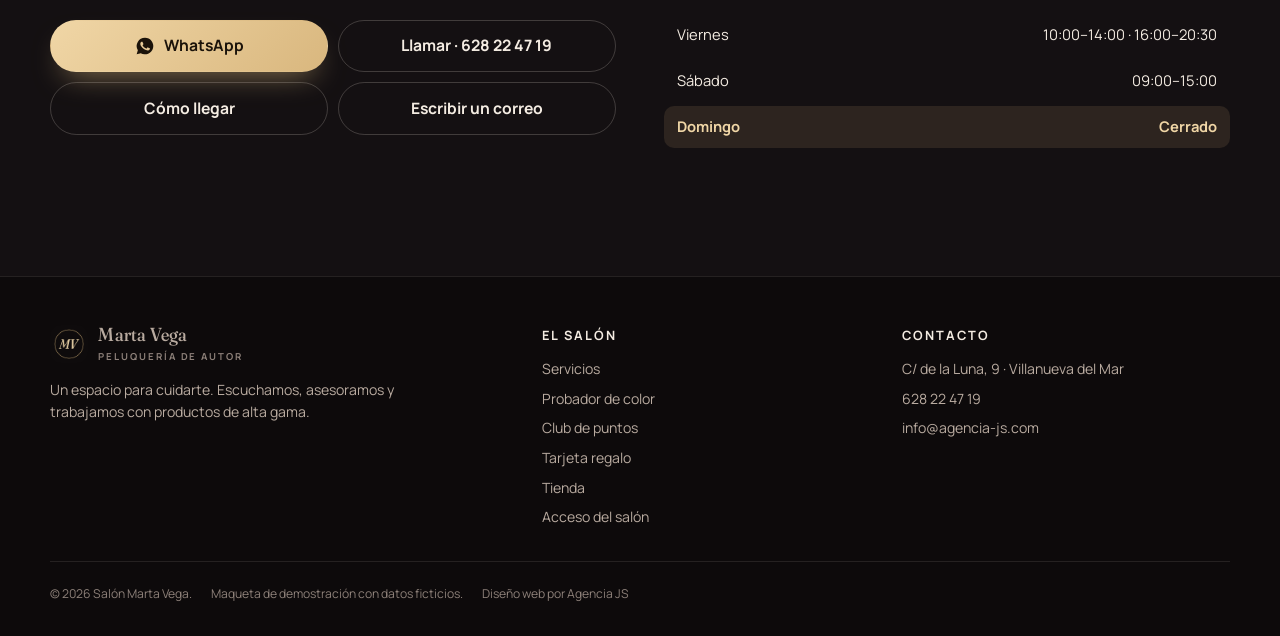
==== commit da9402be: "feat(movil): carruseles, barra de atajos y bloques plegables en móvil Componente común movil.css/mov" ====
--- a/public/index.html
+++ b/public/index.html
@@ -21,6 +21,7 @@
 <link rel="preload" as="image" href="img/salon.webp" media="(min-width:761px)">
 <link rel="stylesheet" href="styles.css">
 <script type="application/ld+json">{"@context":"https://schema.org","@type":"HairSalon","name":"Salón Marta Vega","image":"img/salon.webp","telephone":"+34628224719","priceRange":"€€","address":{"@type":"PostalAddress","streetAddress":"C/ de la Luna, 9","addressLocality":"Villanueva del Mar","addressCountry":"ES"},"openingHoursSpecification":[{"@type":"OpeningHoursSpecification","dayOfWeek":["Tuesday","Wednesday","Thursday","Friday"],"opens":"10:00","closes":"14:00"},{"@type":"OpeningHoursSpecification","dayOfWeek":["Tuesday","Wednesday","Thursday","Friday"],"opens":"16:00","closes":"20:30"},{"@type":"OpeningHoursSpecification","dayOfWeek":"Saturday","opens":"09:00","closes":"15:00"}]}</script>
+<link rel="stylesheet" href="movil.css">
 </head>
 <body>
 <a class="skip" href="#main">Saltar al contenido</a>
@@ -80,7 +81,7 @@
     <div class="tabs" role="toolbar" aria-label="Filtrar servicios">
       <button class="chip" type="button" data-f="todo" aria-pressed="true">Todo</button><button class="chip" type="button" data-f="corte" aria-pressed="false">Corte</button><button class="chip" type="button" data-f="color" aria-pressed="false">Color</button><button class="chip" type="button" data-f="tratamiento" aria-pressed="false">Tratamientos</button><button class="chip" type="button" data-f="belleza" aria-pressed="false">Belleza</button>
     </div>
-    <div class="svc" id="svc"></div>
+    <div class="svc mmore" data-max="6" data-more="Ver todos los servicios" id="svc"></div>
     <p class="note">Precios con IVA incluido. Cada euro que gastas suma 1 punto en el club.</p>
   </div>
 </section>
@@ -195,7 +196,7 @@
       <span class="kick">Tarjeta regalo</span>
       <h2 class="h2" id="t-reg">Regala <em>un rato para ella</em></h2>
       <p class="lead">Diseña la tarjeta, elige el importe y envíala por WhatsApp o imprímela. Vale para cualquier servicio o producto.</p>
-      <form class="form" id="fgift" novalidate style="margin-top:1.4rem">
+      <form class="form mfold" data-label="🎁 Diseñar mi tarjeta regalo" id="fgift" novalidate style="margin-top:1.4rem">
         <div class="fld"><span class="lbl2">Importe</span><div class="chips" id="g-imp" role="group" aria-label="Importe"></div><input class="inp" id="g-otro" type="number" inputmode="numeric" min="10" max="300" placeholder="Otro importe (10–300 €)" aria-label="Otro importe"></div>
         <div class="fld"><span class="lbl2">Diseño</span><div class="chips" id="g-dis" role="group" aria-label="Diseño"></div></div>
         <div class="row2"><div class="fld"><label for="g-para">Para</label><input class="inp" id="g-para" maxlength="40" autocomplete="off" required></div><div class="fld"><label for="g-de">De</label><input class="inp" id="g-de" maxlength="40" autocomplete="name" required></div></div>
@@ -329,5 +330,6 @@
 <script src="app.js" defer></script>
 <script src="probador.js" defer></script>
 <script src="https://agencia-js.com/asistentes/widget.js" data-negocio="demo-peluqueria" data-boton="no" async></script>
+<script src="movil.js" defer></script>
 </body>
 </html>
--- a/public/styles.css
+++ b/public/styles.css
@@ -399,3 +399,12 @@
 .pw-ojo{position:absolute;right:4px;top:50%;transform:translateY(-50%);width:44px;height:44px;display:grid;place-items:center;border:0;background:none;color:var(--mute);border-radius:10px;cursor:pointer}
 .pw-ojo:hover{color:var(--gold2)}
 .pw-ojo:focus-visible{outline:2px solid var(--gold);outline-offset:-2px}
+
+/* Añadir y quitar desde la tarjeta de la tienda */
+.qty-c{background:var(--gold);color:var(--on-gold);border-radius:999px;padding:3px;gap:.15rem}
+.qty-c button{width:36px;height:36px;border:0;background:rgba(0,0,0,.12);color:inherit;font-size:1.1rem;display:grid;place-items:center}
+.qty-c span{min-width:2.2ch}
+.pd .ft .pr{white-space:nowrap}
+.pd .ft:has(.qty-c){flex-wrap:wrap}
+.pd .ft:has(.qty-c) .ctl{flex:1 1 100%}
+.pd .ft .qty-c{display:flex;justify-content:space-between;width:100%}
--- a/public/movil.css
+++ b/public/movil.css
@@ -0,0 +1,33 @@
+/* /movil.css — Optimización móvil común de Agencia JS (oct 2026)
+   - .mcar: carrusel deslizable solo en móvil (tarjetas al 84 %, imán, puntos y aviso «Desliza»)
+   - .mjump: barra de atajos bajo la cabecera que marca la sección actual
+   - .m2: rejilla de 2 columnas en móvil
+   - .mhide: se oculta en móvil */
+.mjump{display:none}
+@media(max-width:767px){
+ html,body{overflow-x:clip}
+ .mjump{display:flex;gap:.35rem;overflow-x:auto;padding:.4rem .9rem .5rem;scrollbar-width:none;border-top:1px solid rgba(127,127,127,.18)}
+ .mjump::-webkit-scrollbar{display:none}
+ .mjump a{flex:none;padding:.38rem .8rem;border-radius:999px;font-size:.78rem;font-weight:700;text-decoration:none;border:1px solid rgba(127,127,127,.3);color:inherit;opacity:.85;transition:background .2s,color .2s,opacity .2s;white-space:nowrap}
+ .mjump a.on{opacity:1;border-color:transparent}
+ section[id]{scroll-margin-top:120px}
+ .mcar{display:flex!important;grid-template-columns:none!important;flex-direction:row!important;flex-wrap:nowrap!important;gap:.8rem!important;overflow-x:auto!important;scroll-snap-type:x mandatory;scroll-padding-inline:1.25rem;margin-inline:-1.25rem!important;padding:.2rem 1.25rem 1rem!important;scrollbar-width:none;-webkit-overflow-scrolling:touch;width:auto!important;transform:none!important}
+ .mcar::-webkit-scrollbar{display:none}
+ .mcar>*{flex:0 0 84%!important;max-width:84%!important;scroll-snap-align:center;min-width:0;grid-column:auto!important;margin:0!important}
+ .mcar>.rv,.mcar>.reveal{opacity:1!important;transform:none!important}
+ .mdots{display:flex;justify-content:center;gap:.4rem;margin-top:.1rem}
+ .mdots i{width:7px;height:7px;border-radius:99px;background:currentColor;opacity:.25;transition:all .25s}
+ .mdots i.on{width:20px;opacity:.9}
+ .mhint{display:block;text-align:center;font-size:.74rem;opacity:.6;margin-top:.3rem}
+ .m2{display:grid!important;grid-template-columns:repeat(2,minmax(0,1fr))!important;gap:.7rem!important}
+ .mhide{display:none!important}
+ .mfold-x:not(.mfold-on){display:none!important}
+ .mfold-b{display:flex;width:100%;align-items:center;justify-content:center;gap:.4rem;min-height:50px;margin:.8rem 0;padding:.75rem 1rem;border-radius:999px;border:1px solid rgba(127,127,127,.35);background:transparent;color:inherit;font:inherit;font-weight:800;font-size:.95rem;cursor:pointer}
+ .mfold-b[hidden]{display:none}
+ .fx-ph{width:min(220px,58vw)!important}
+ .mmore:not(.mmore-on)>:nth-child(n+9){display:none!important}
+ .mmore[data-max="6"]:not(.mmore-on)>:nth-child(n+7){display:none!important}
+ .mmore[data-max="4"]:not(.mmore-on)>:nth-child(n+5){display:none!important}
+}
+@media(min-width:768px){.mfold-b{display:none!important}}
+@media(min-width:768px){.mdots,.mhint{display:none}}
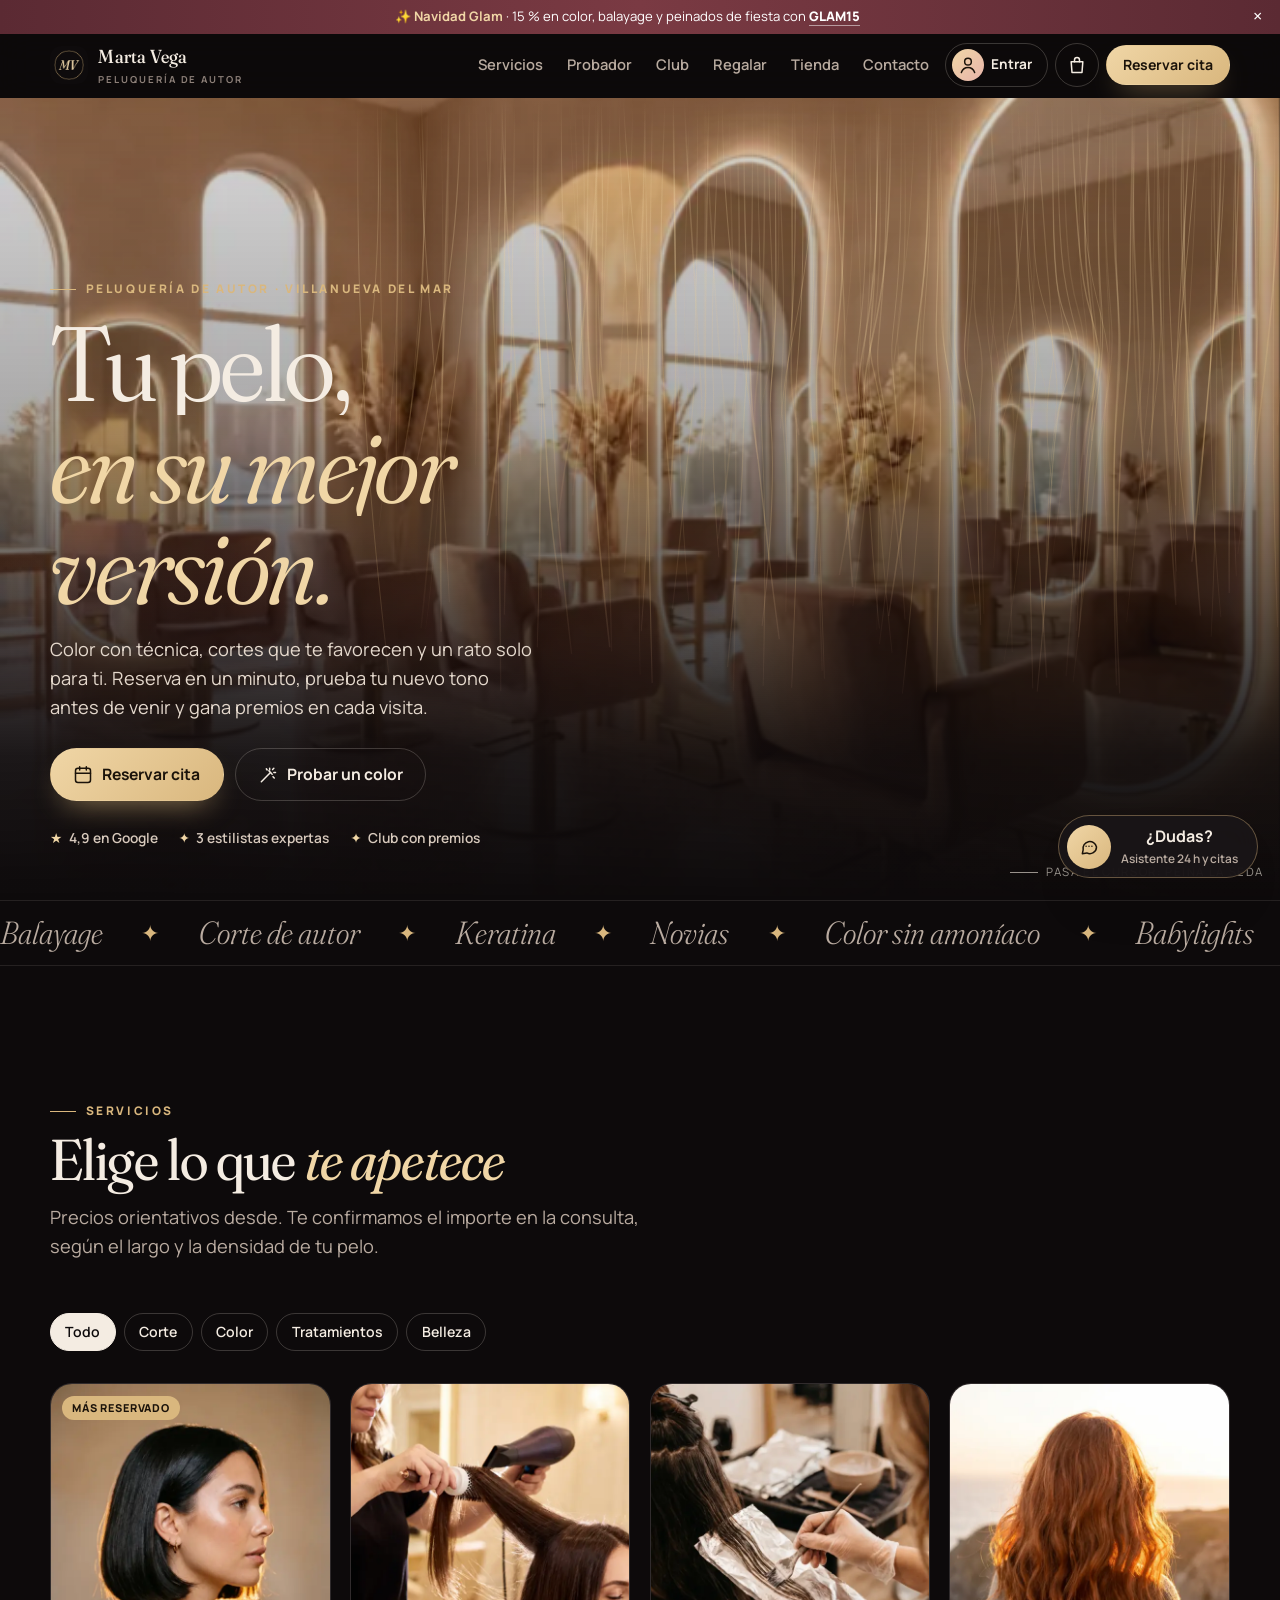
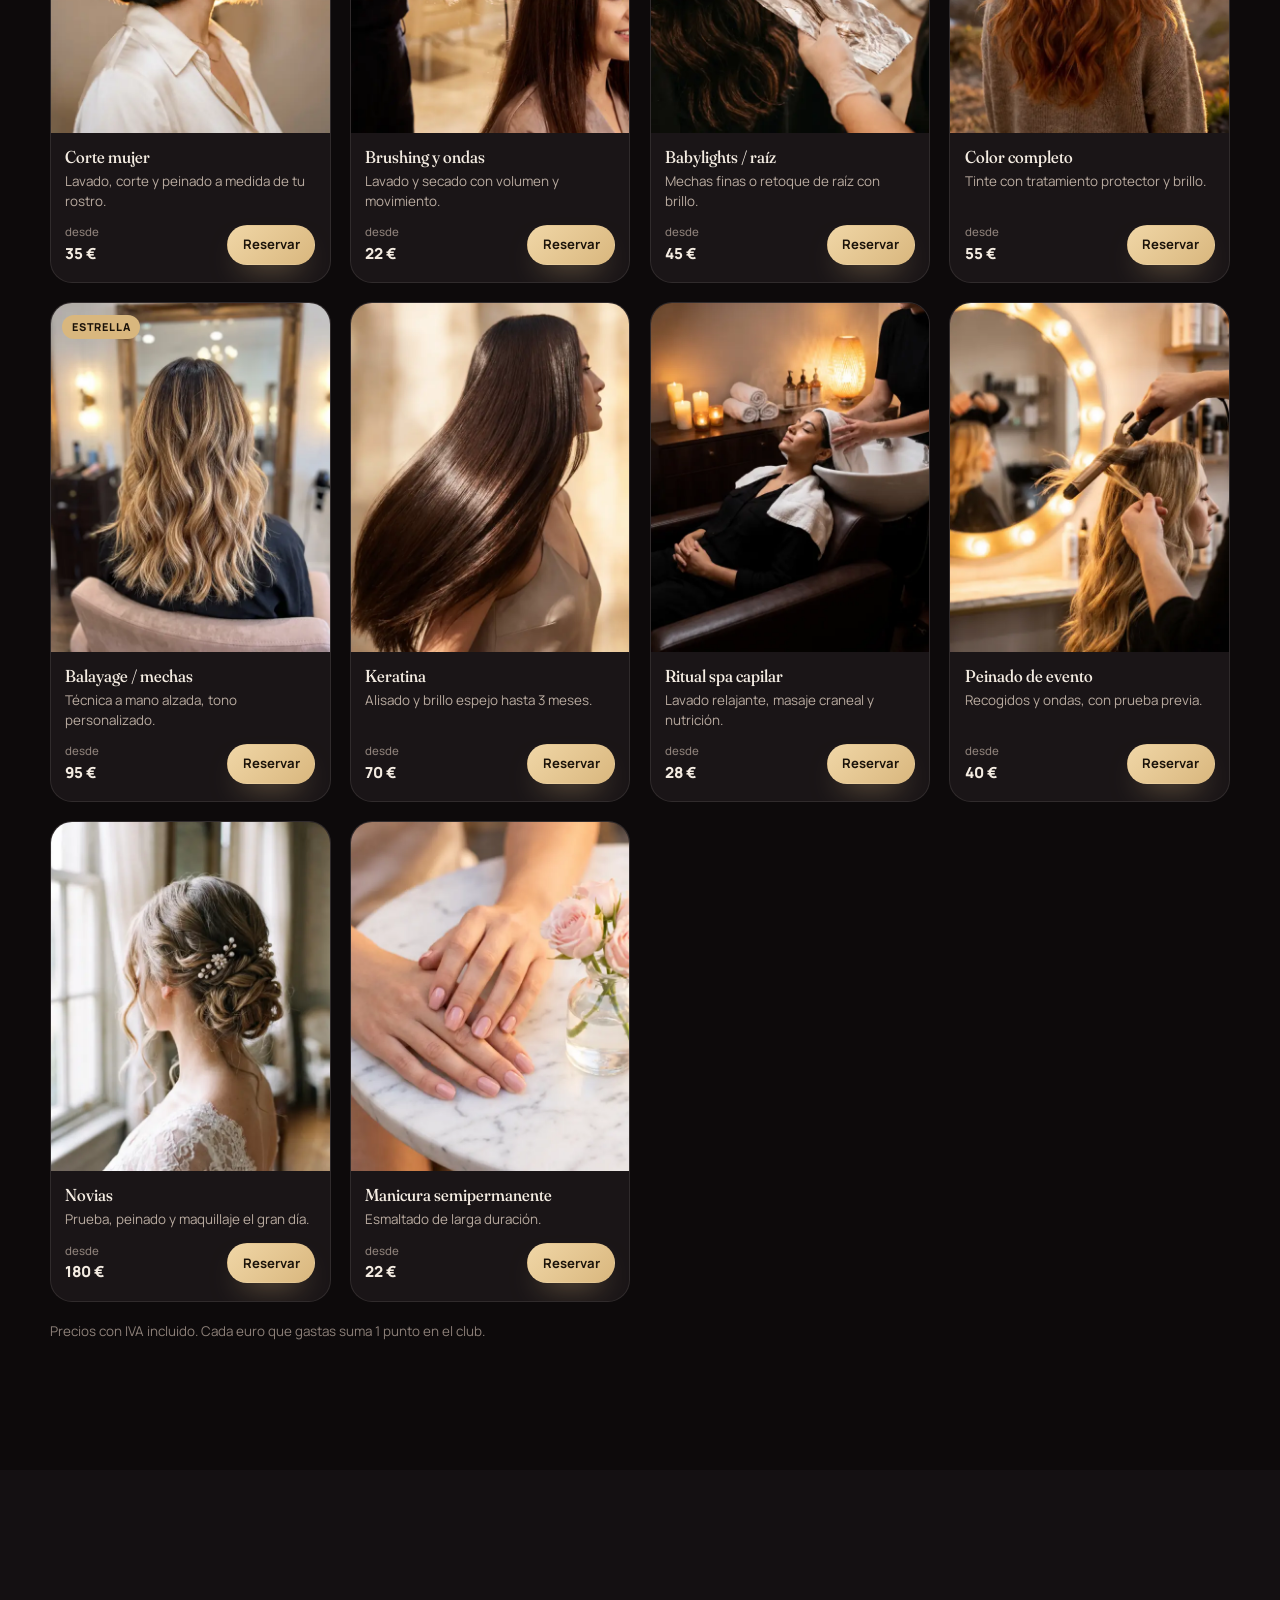
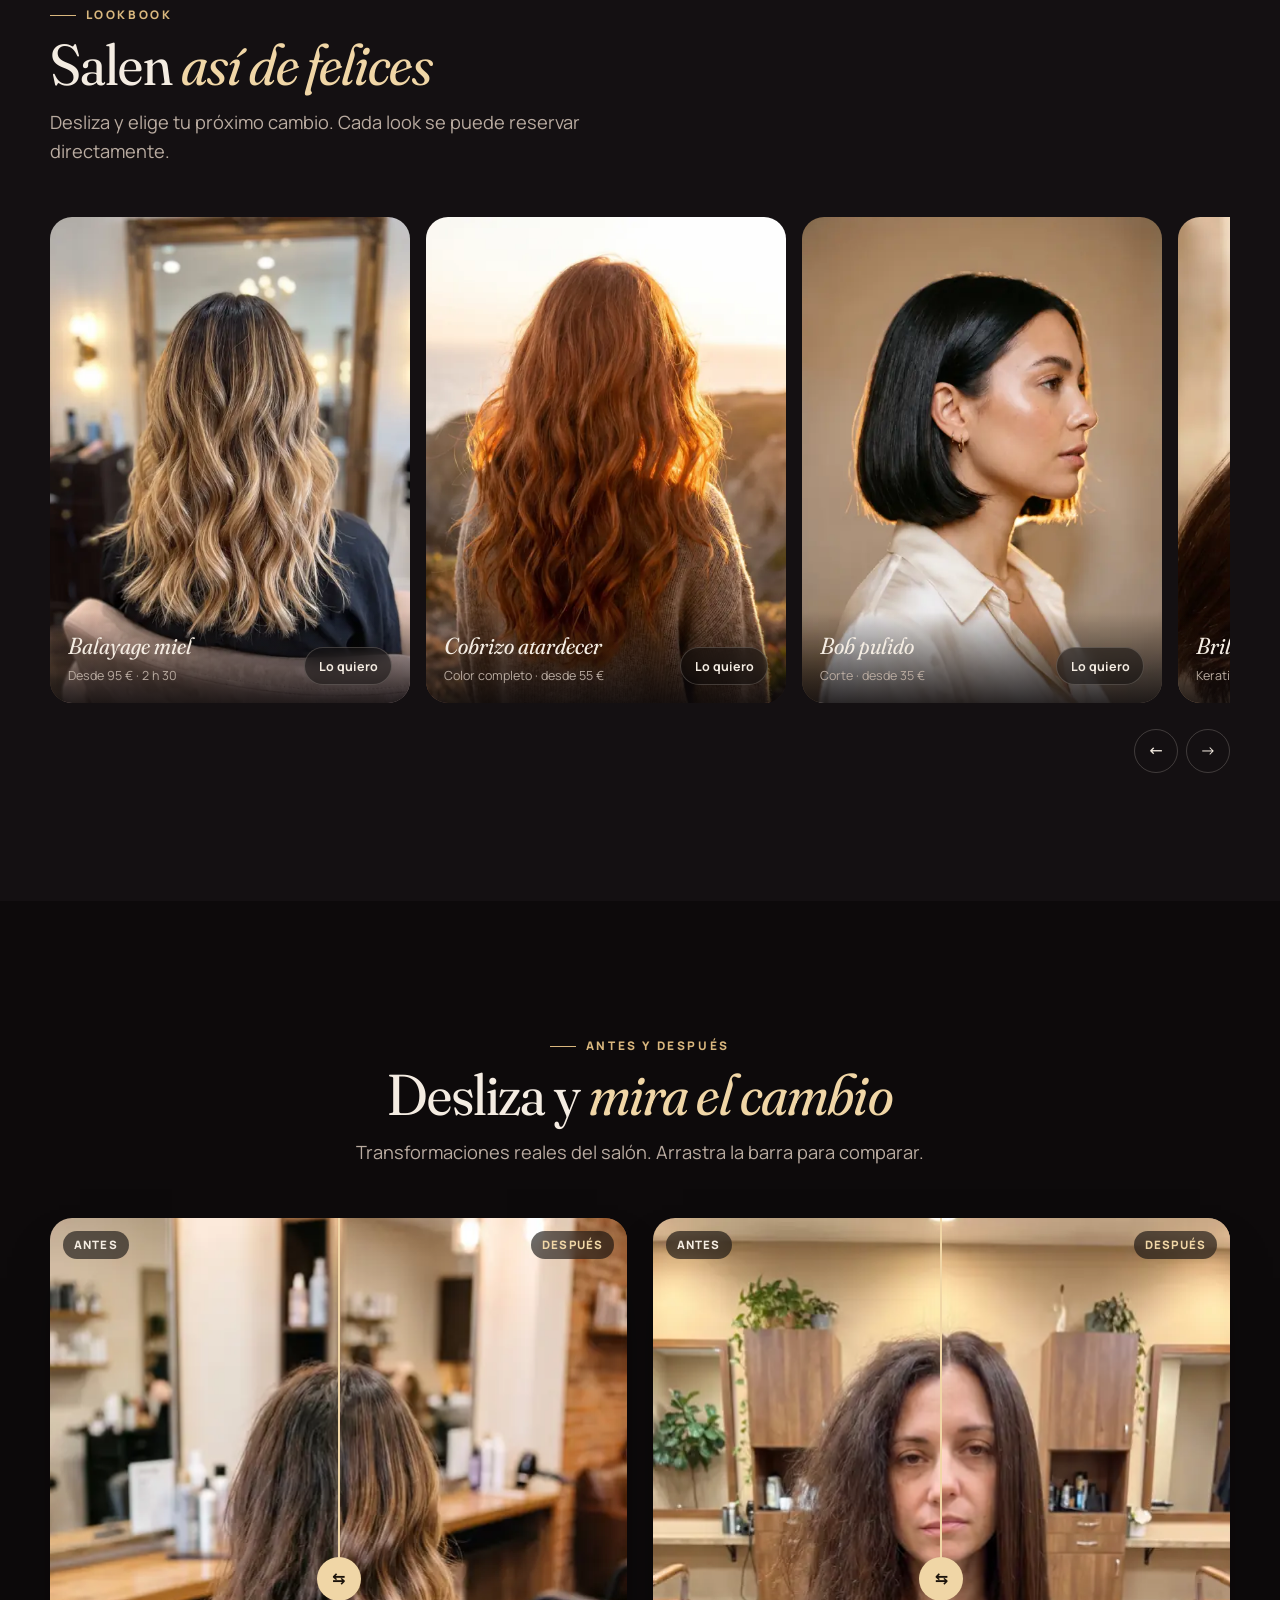
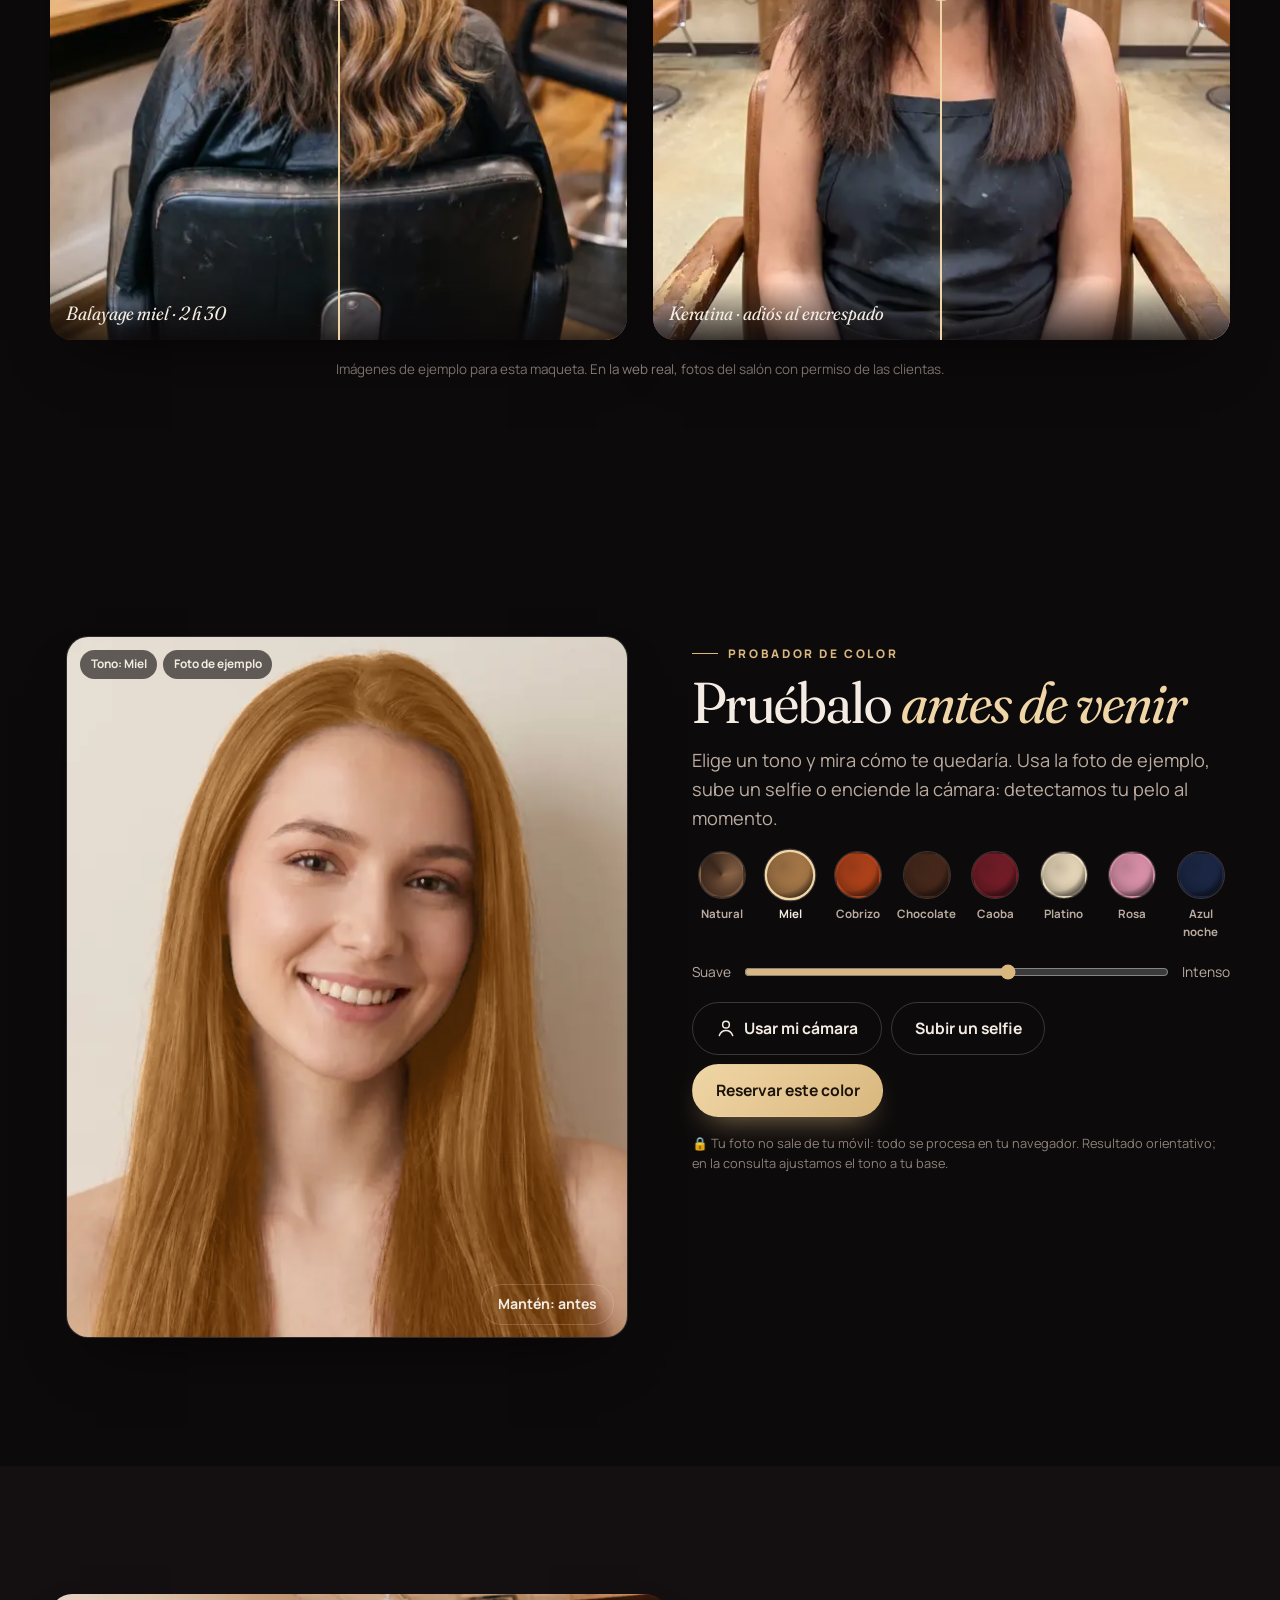
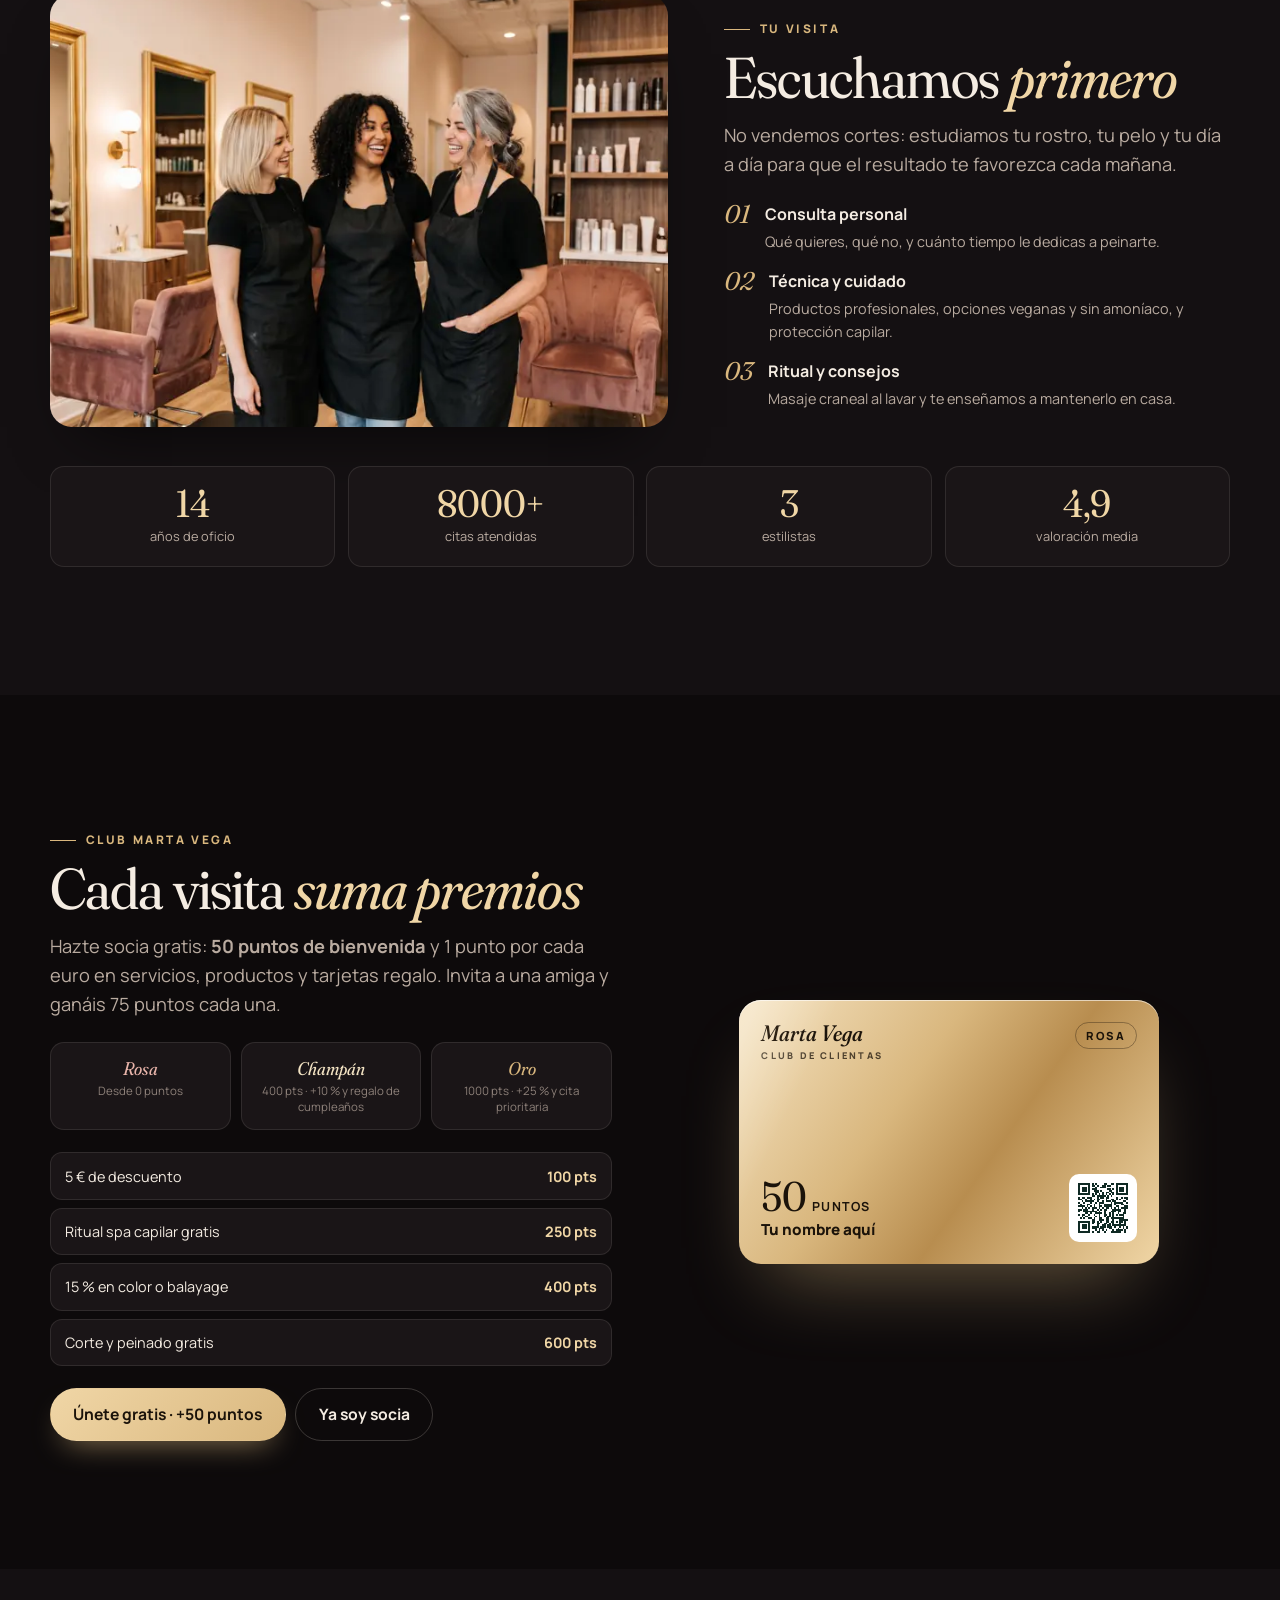
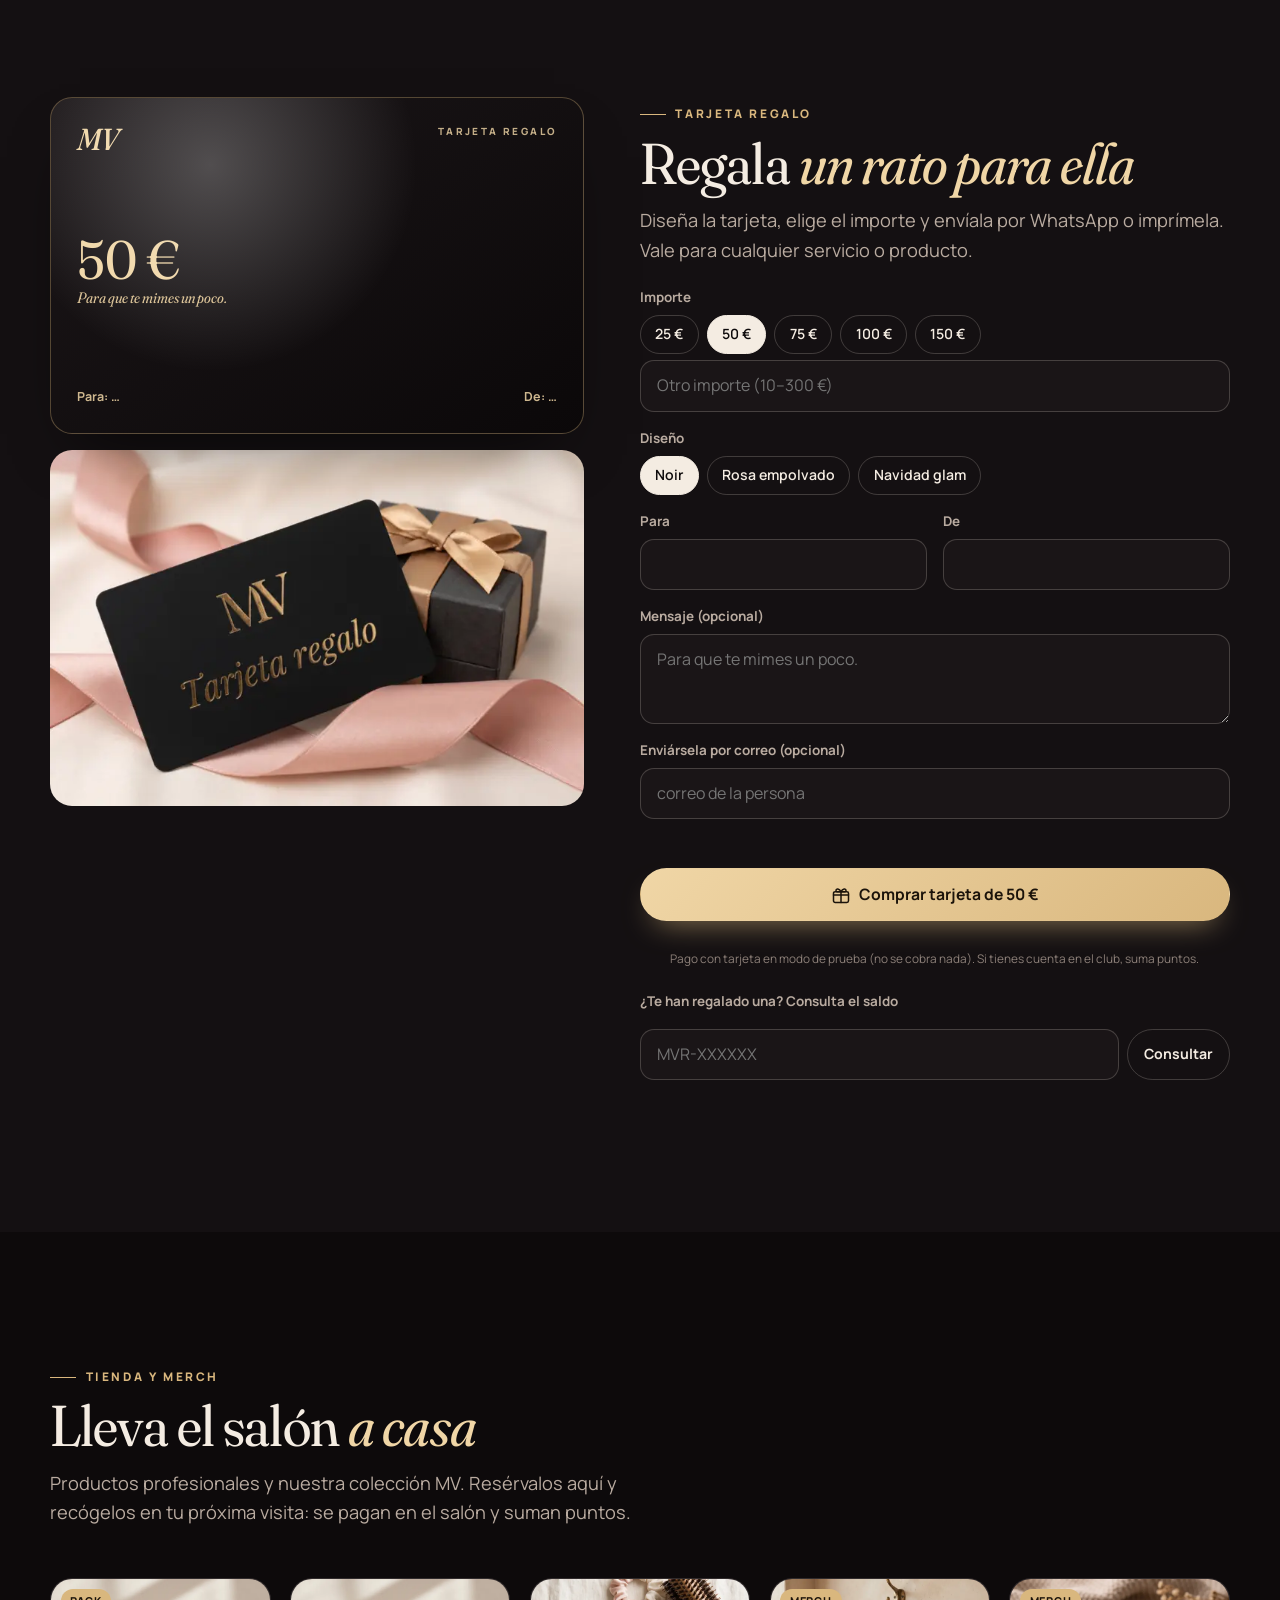
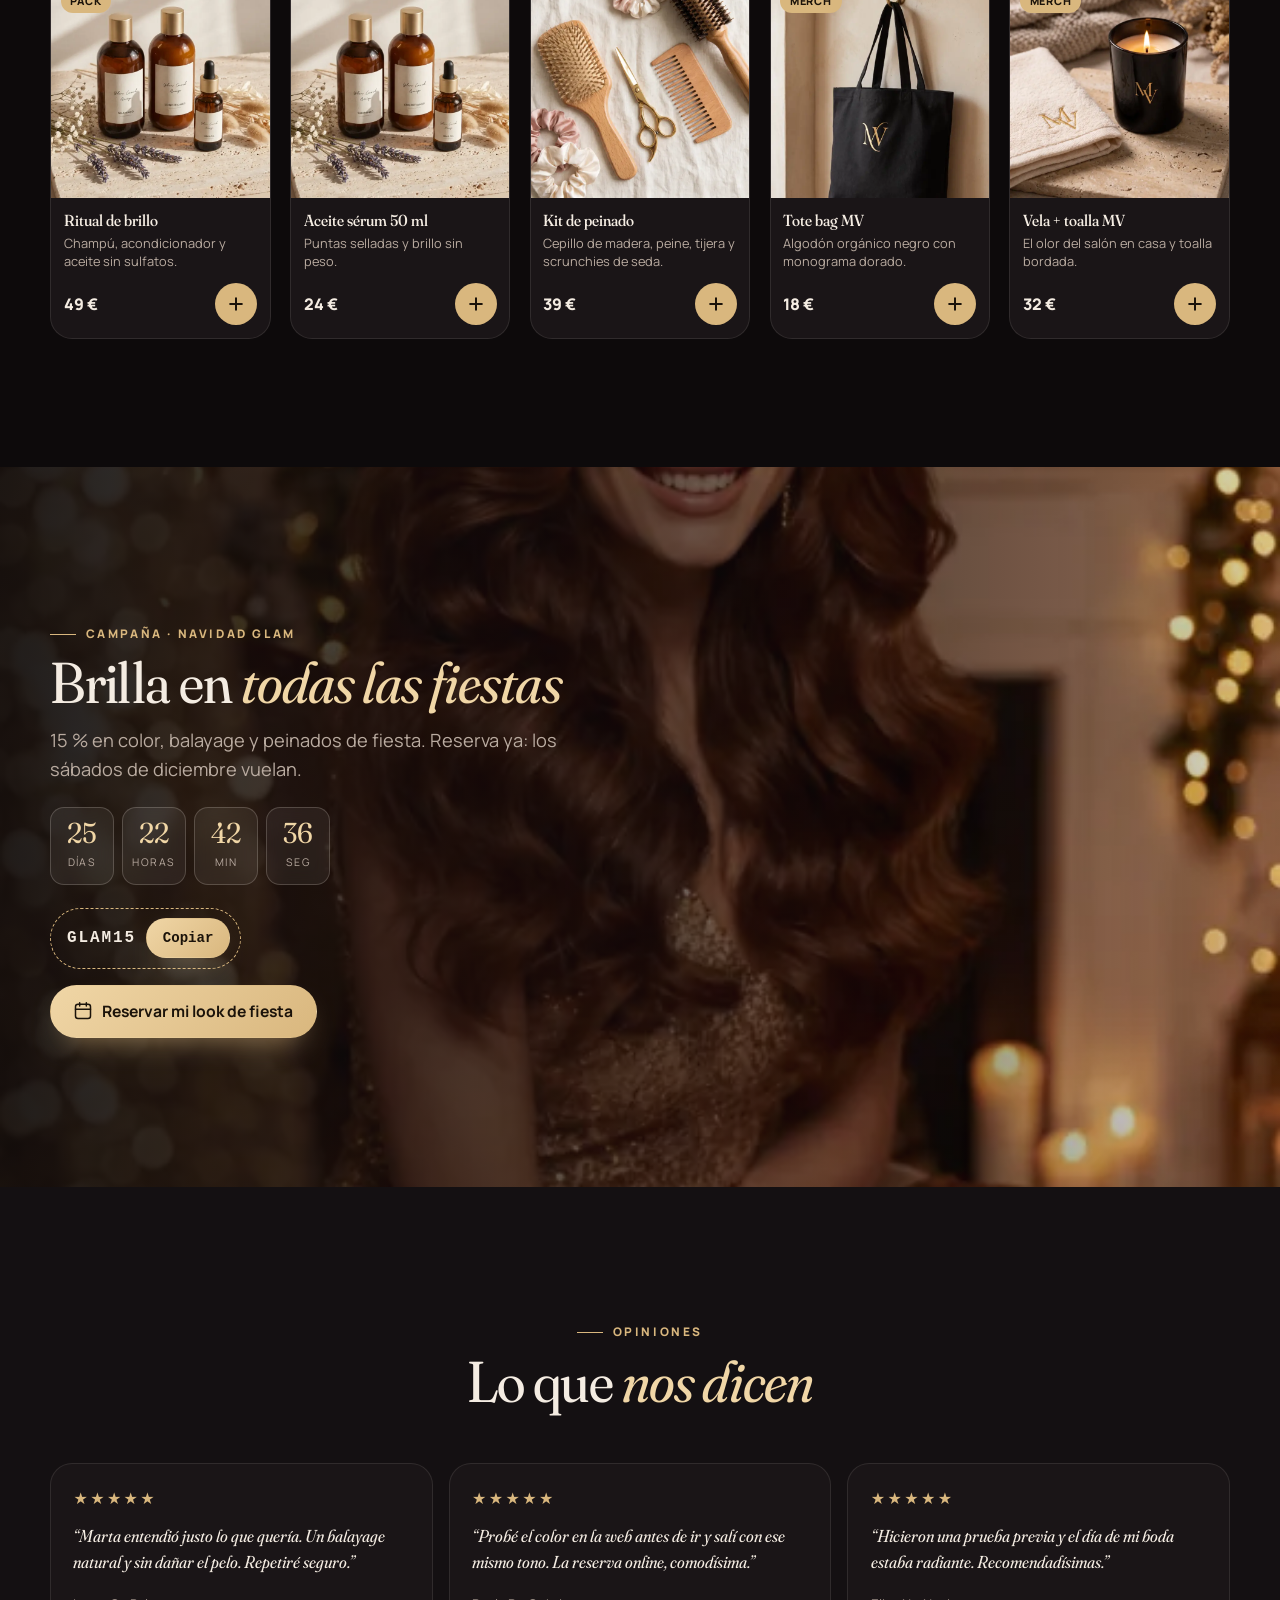
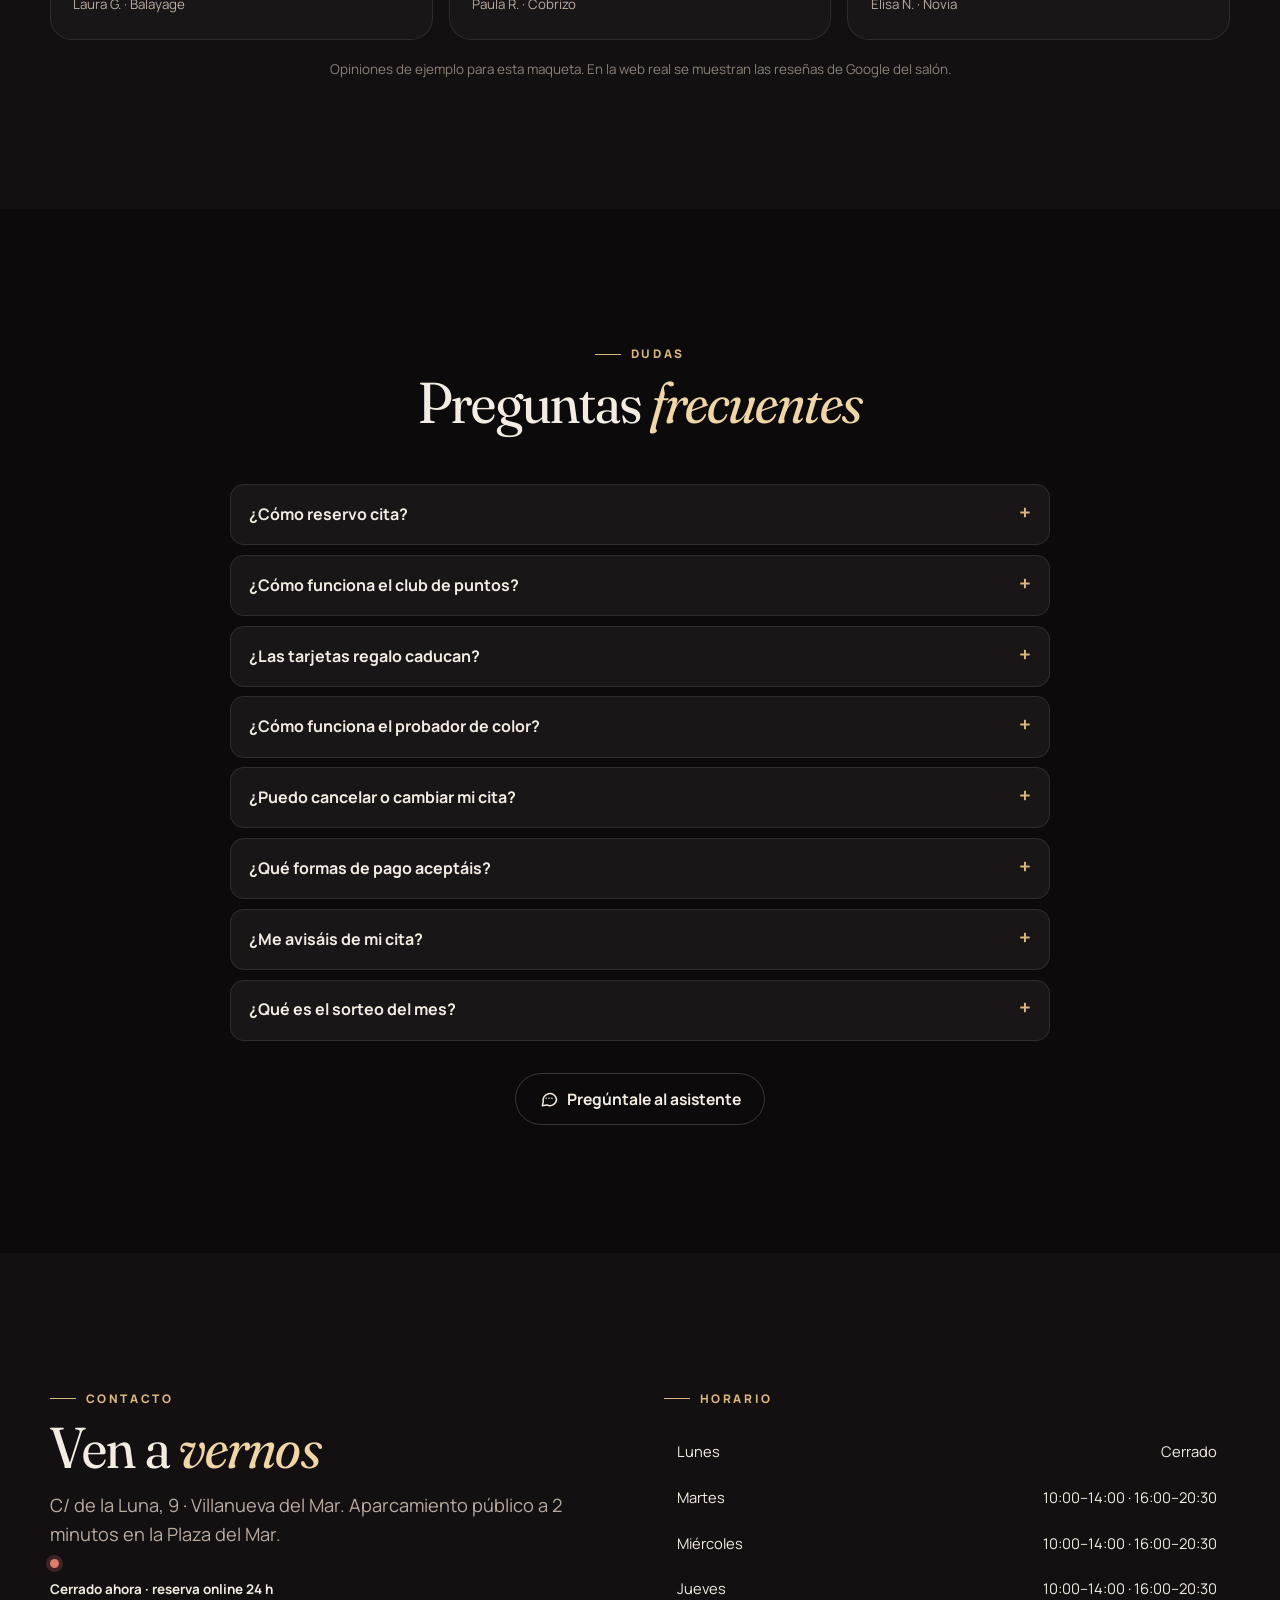
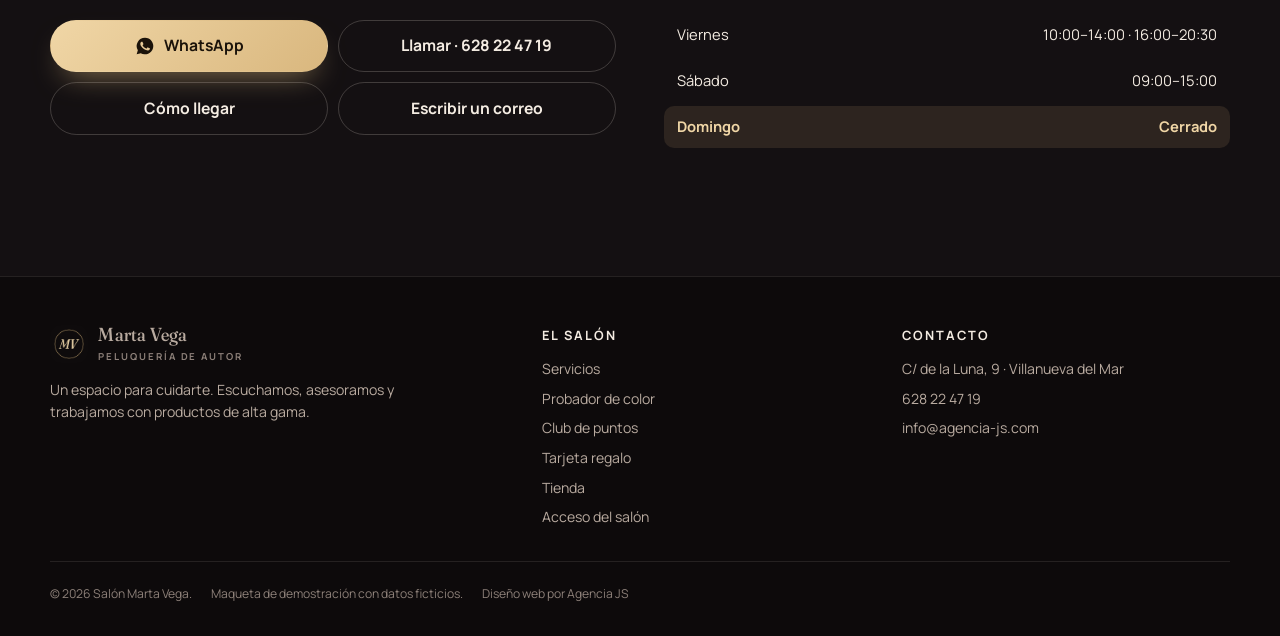
==== commit cf53fa05: "feat(movil): opiniones y especialidades en carrusel Co-Authored-By: Claude Opus 5.5 <noreply@anthrop" ====
--- a/public/index.html
+++ b/public/index.html
@@ -237,7 +237,7 @@
 <section class="sec alt" id="opiniones" aria-labelledby="t-op">
   <div class="wrap">
     <div class="head c rv"><span class="kick">Opiniones</span><h2 class="h2" id="t-op">Lo que <em>nos dicen</em></h2></div>
-    <div class="ops">
+    <div class="ops mcar">
       <div class="op rv"><div class="stars" aria-label="5 estrellas">★★★★★</div><p>“Marta entendió justo lo que quería. Un balayage natural y sin dañar el pelo. Repetiré seguro.”</p><small>Laura G. · Balayage</small></div>
       <div class="op rv d1"><div class="stars" aria-label="5 estrellas">★★★★★</div><p>“Probé el color en la web antes de ir y salí con ese mismo tono. La reserva online, comodísima.”</p><small>Paula R. · Cobrizo</small></div>
       <div class="op rv d2"><div class="stars" aria-label="5 estrellas">★★★★★</div><p>“Hicieron una prueba previa y el día de mi boda estaba radiante. Recomendadísimas.”</p><small>Elisa N. · Novia</small></div>
